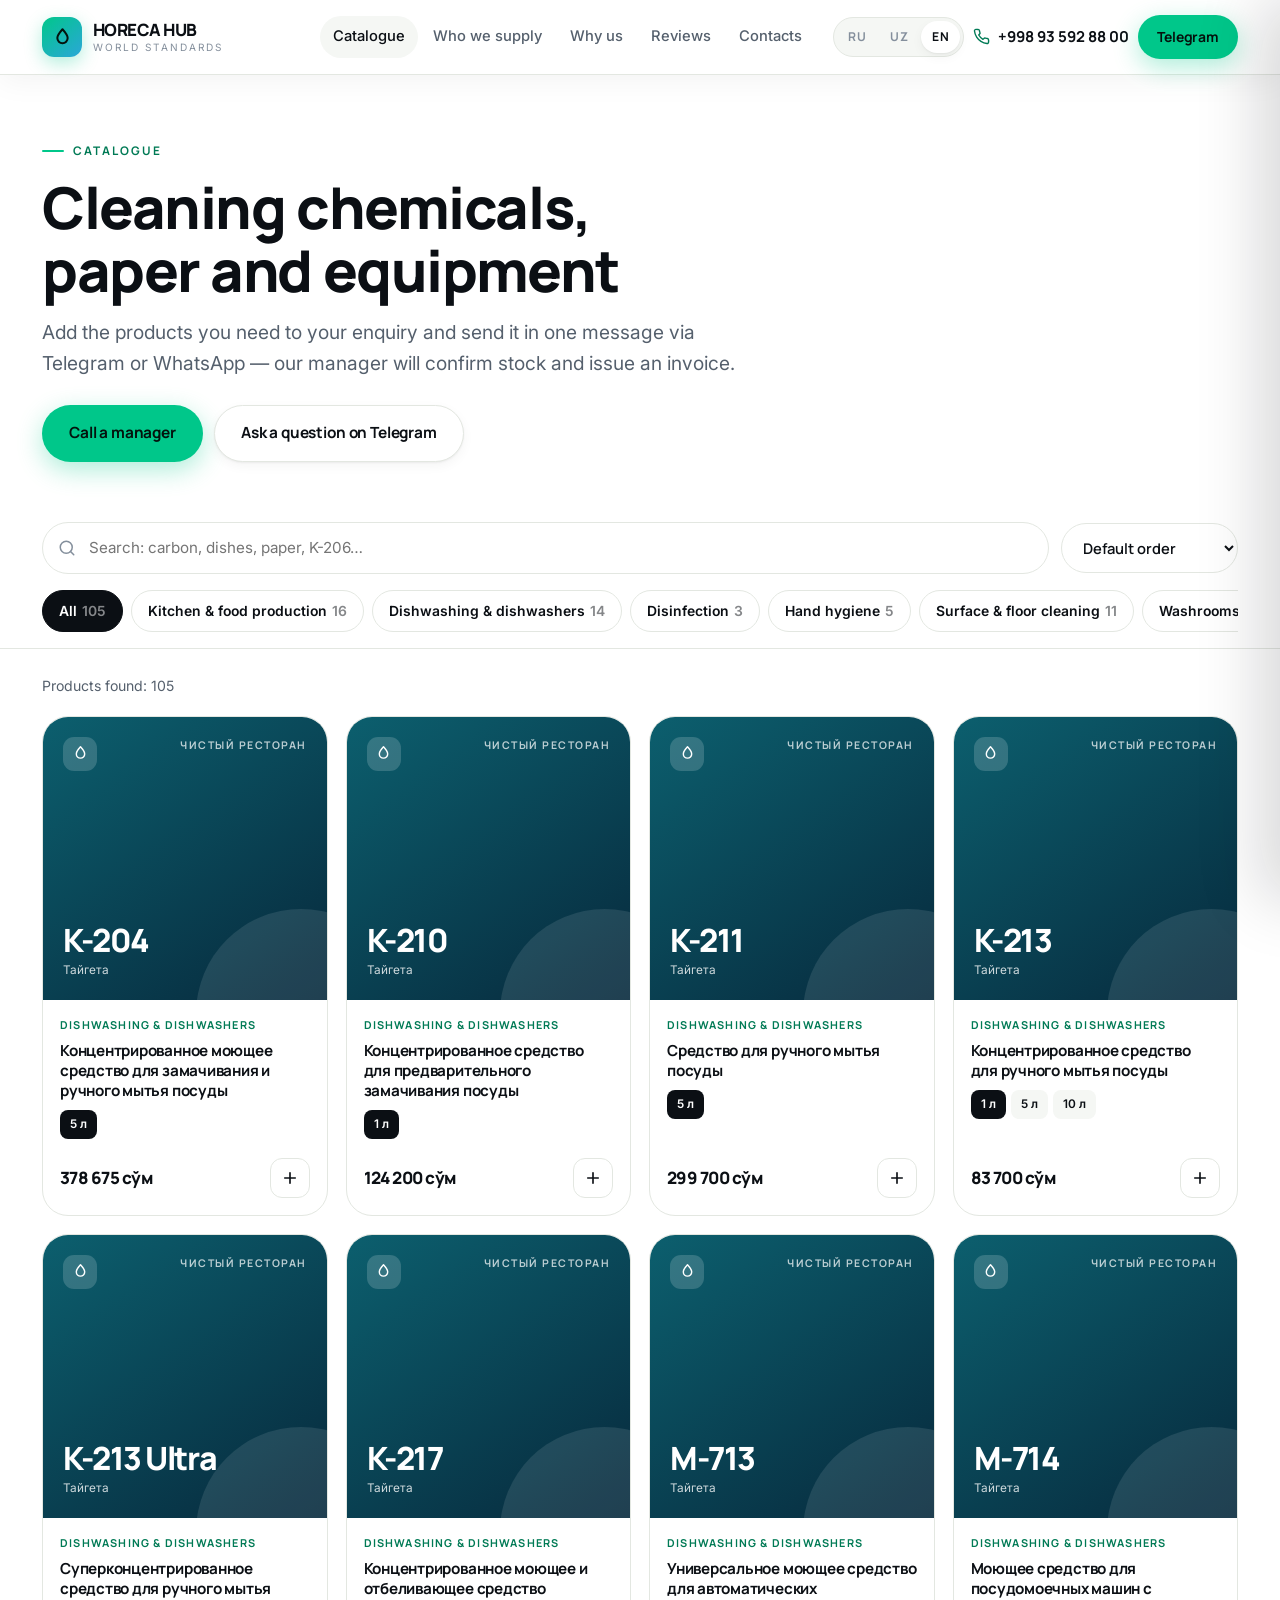
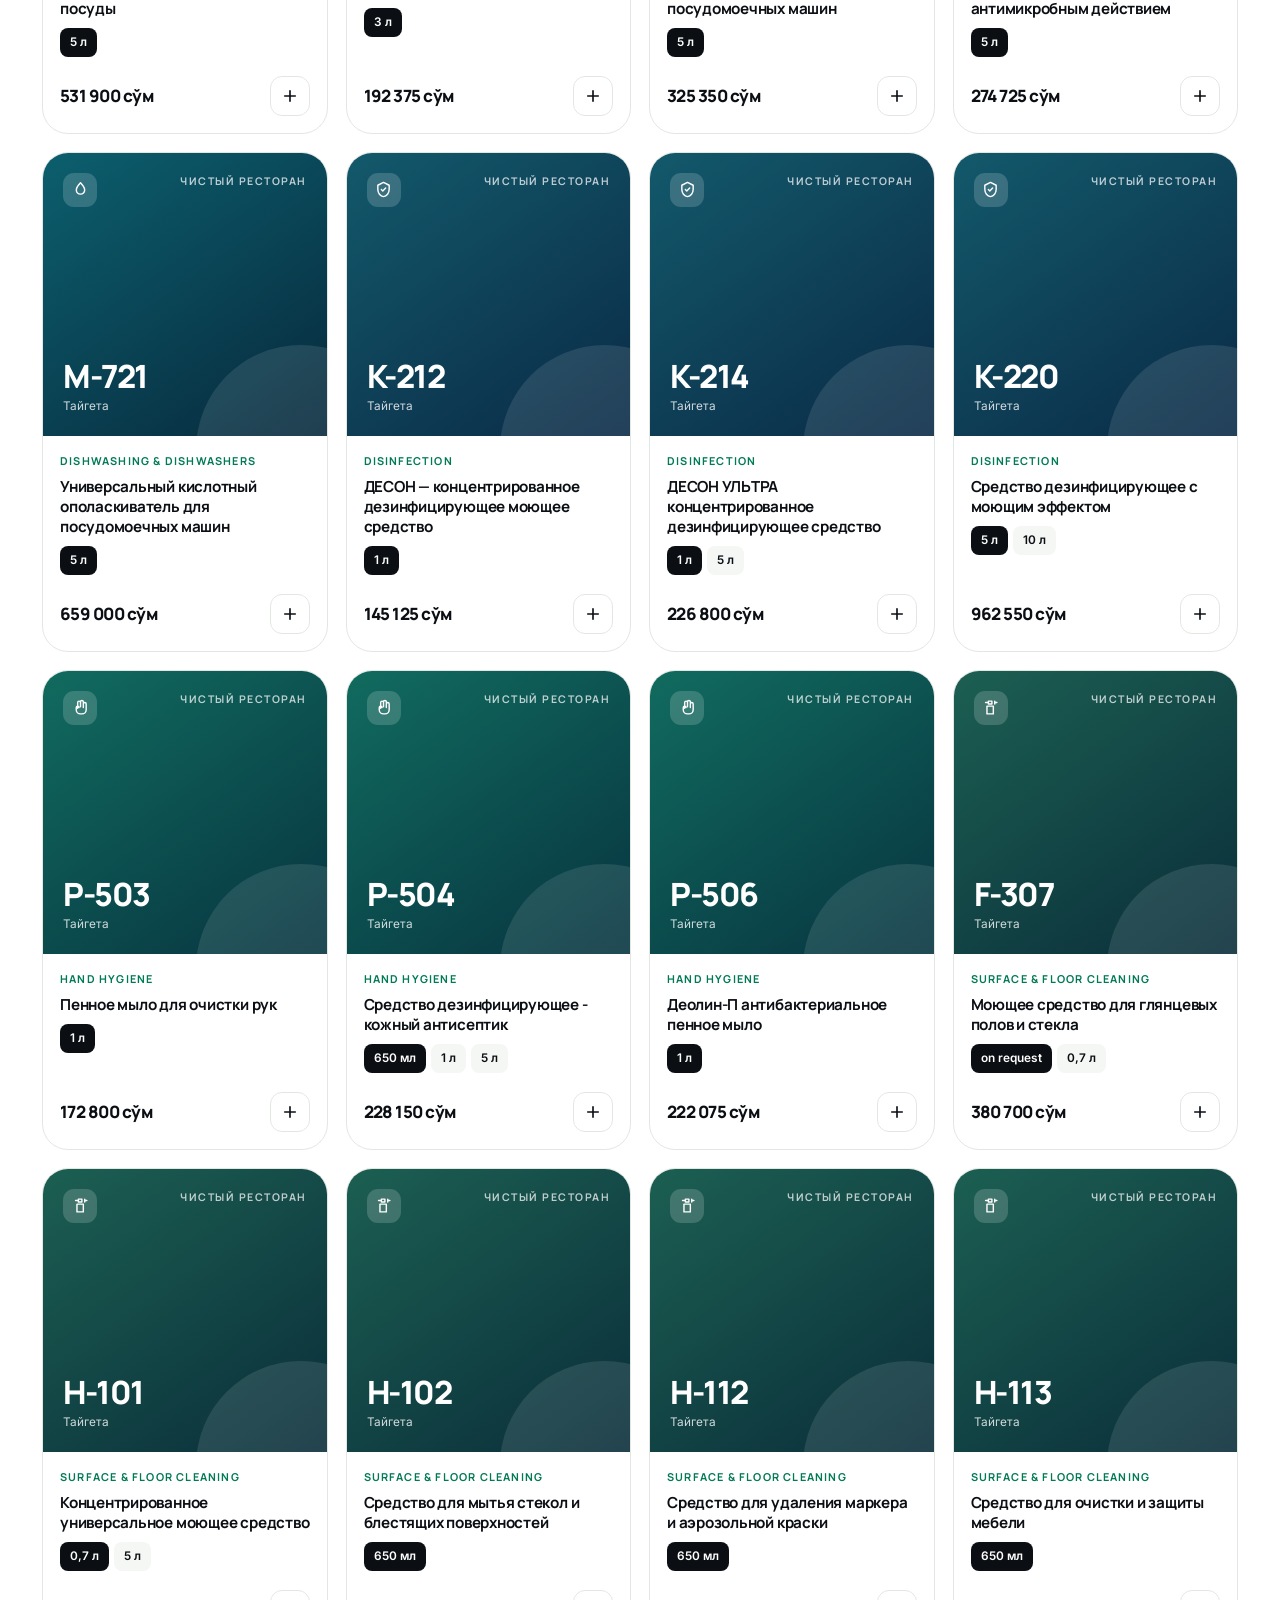
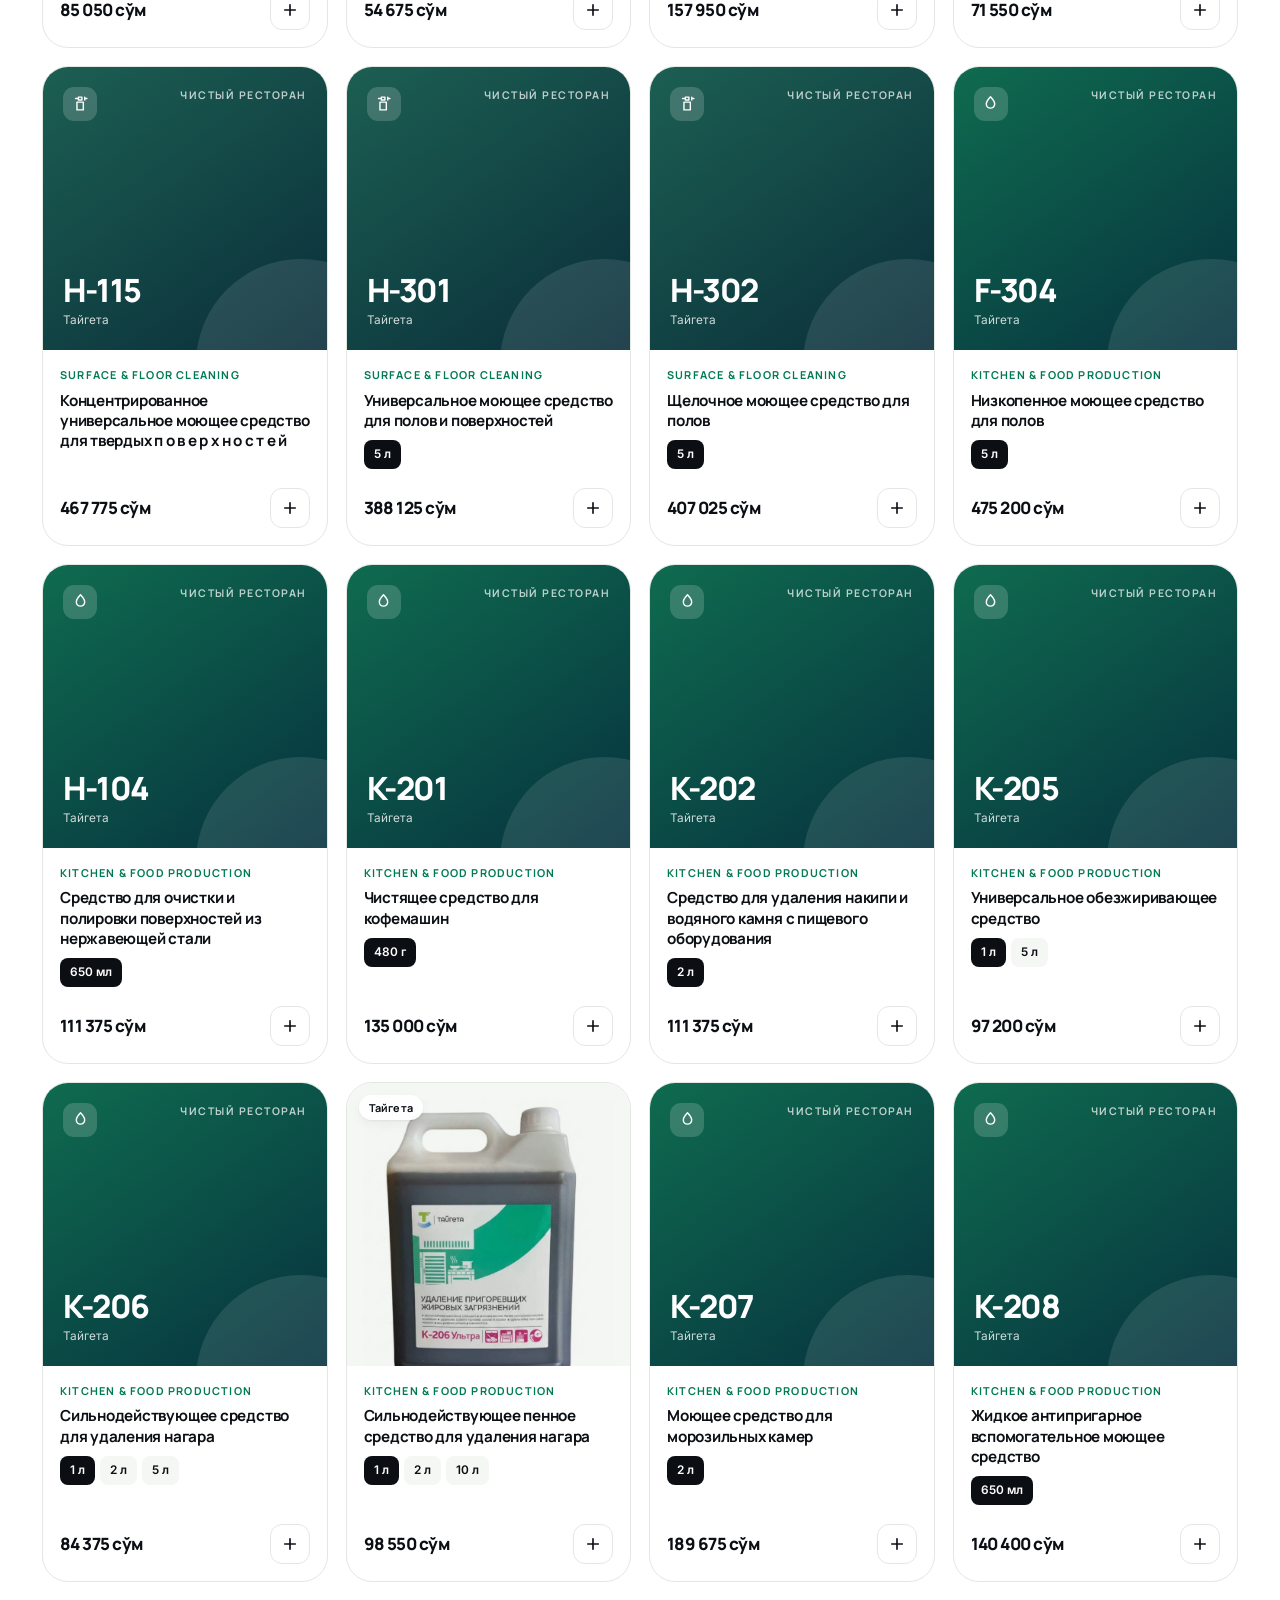
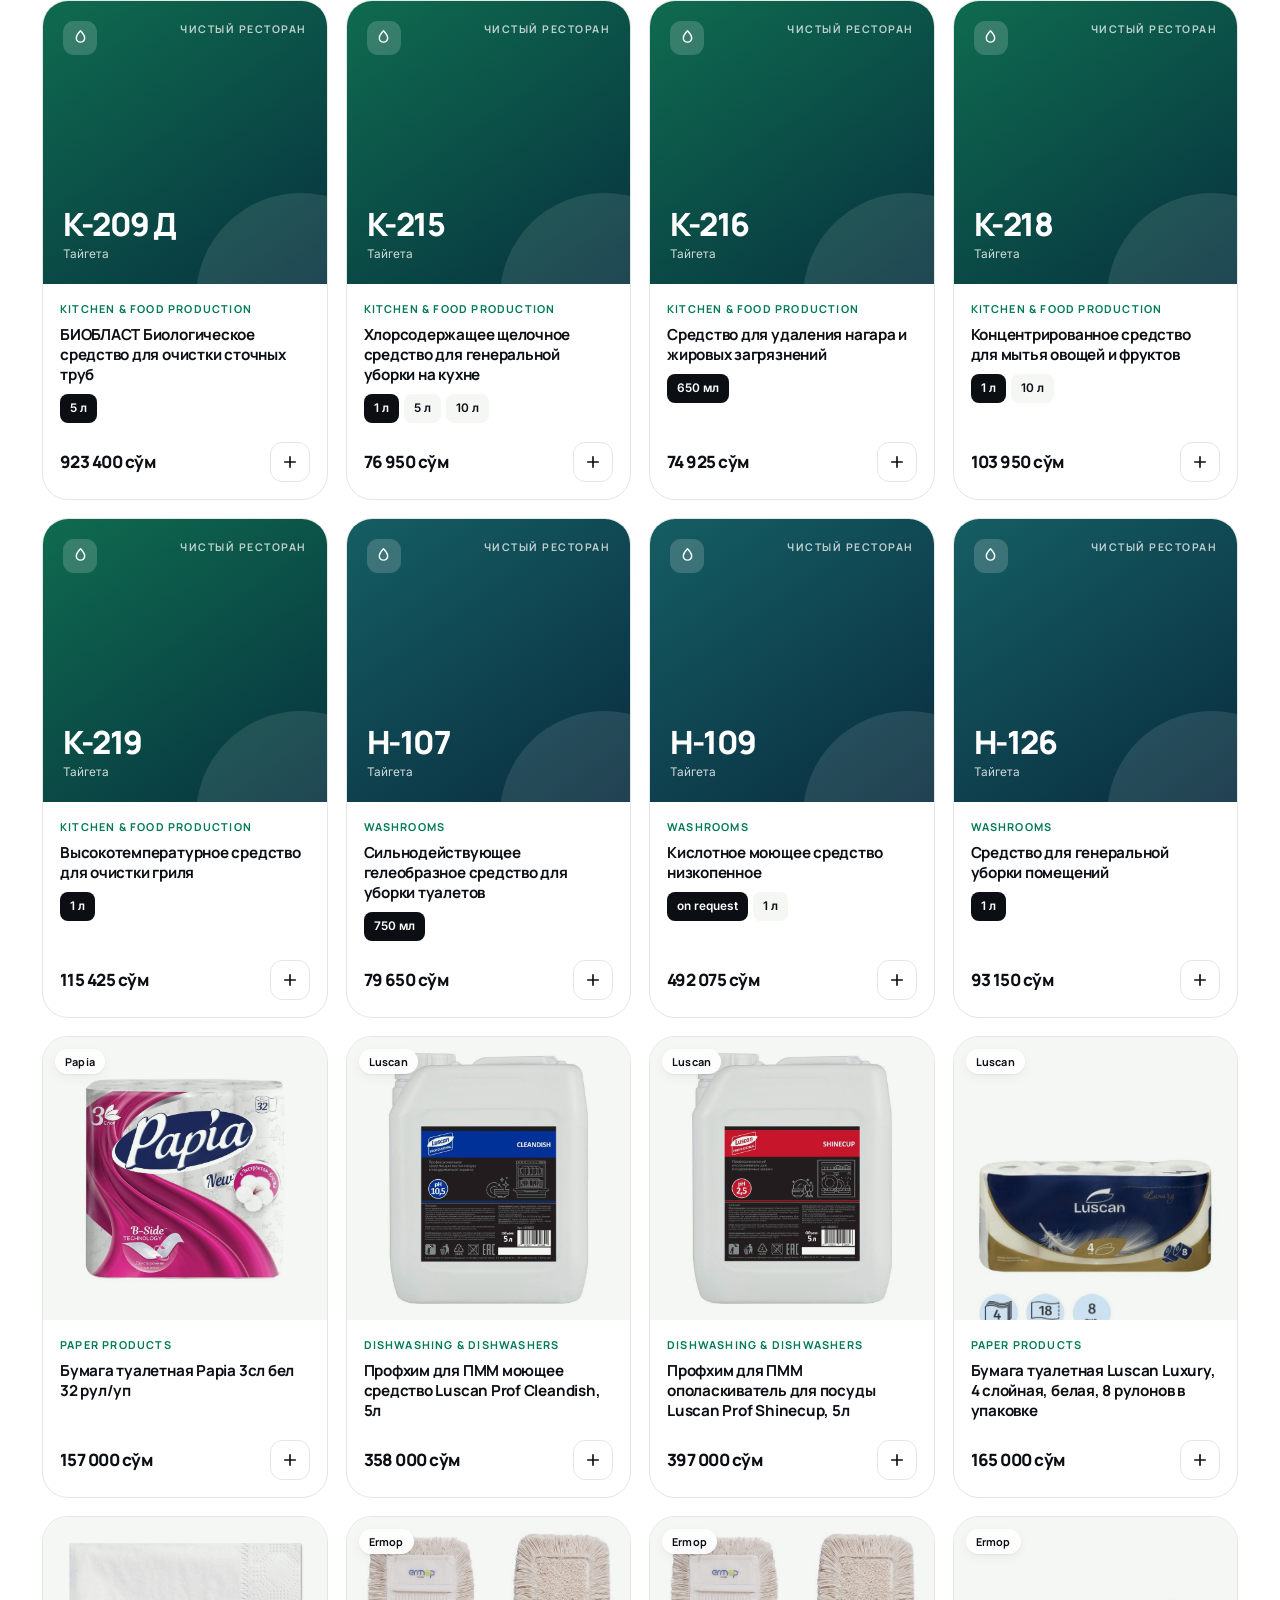
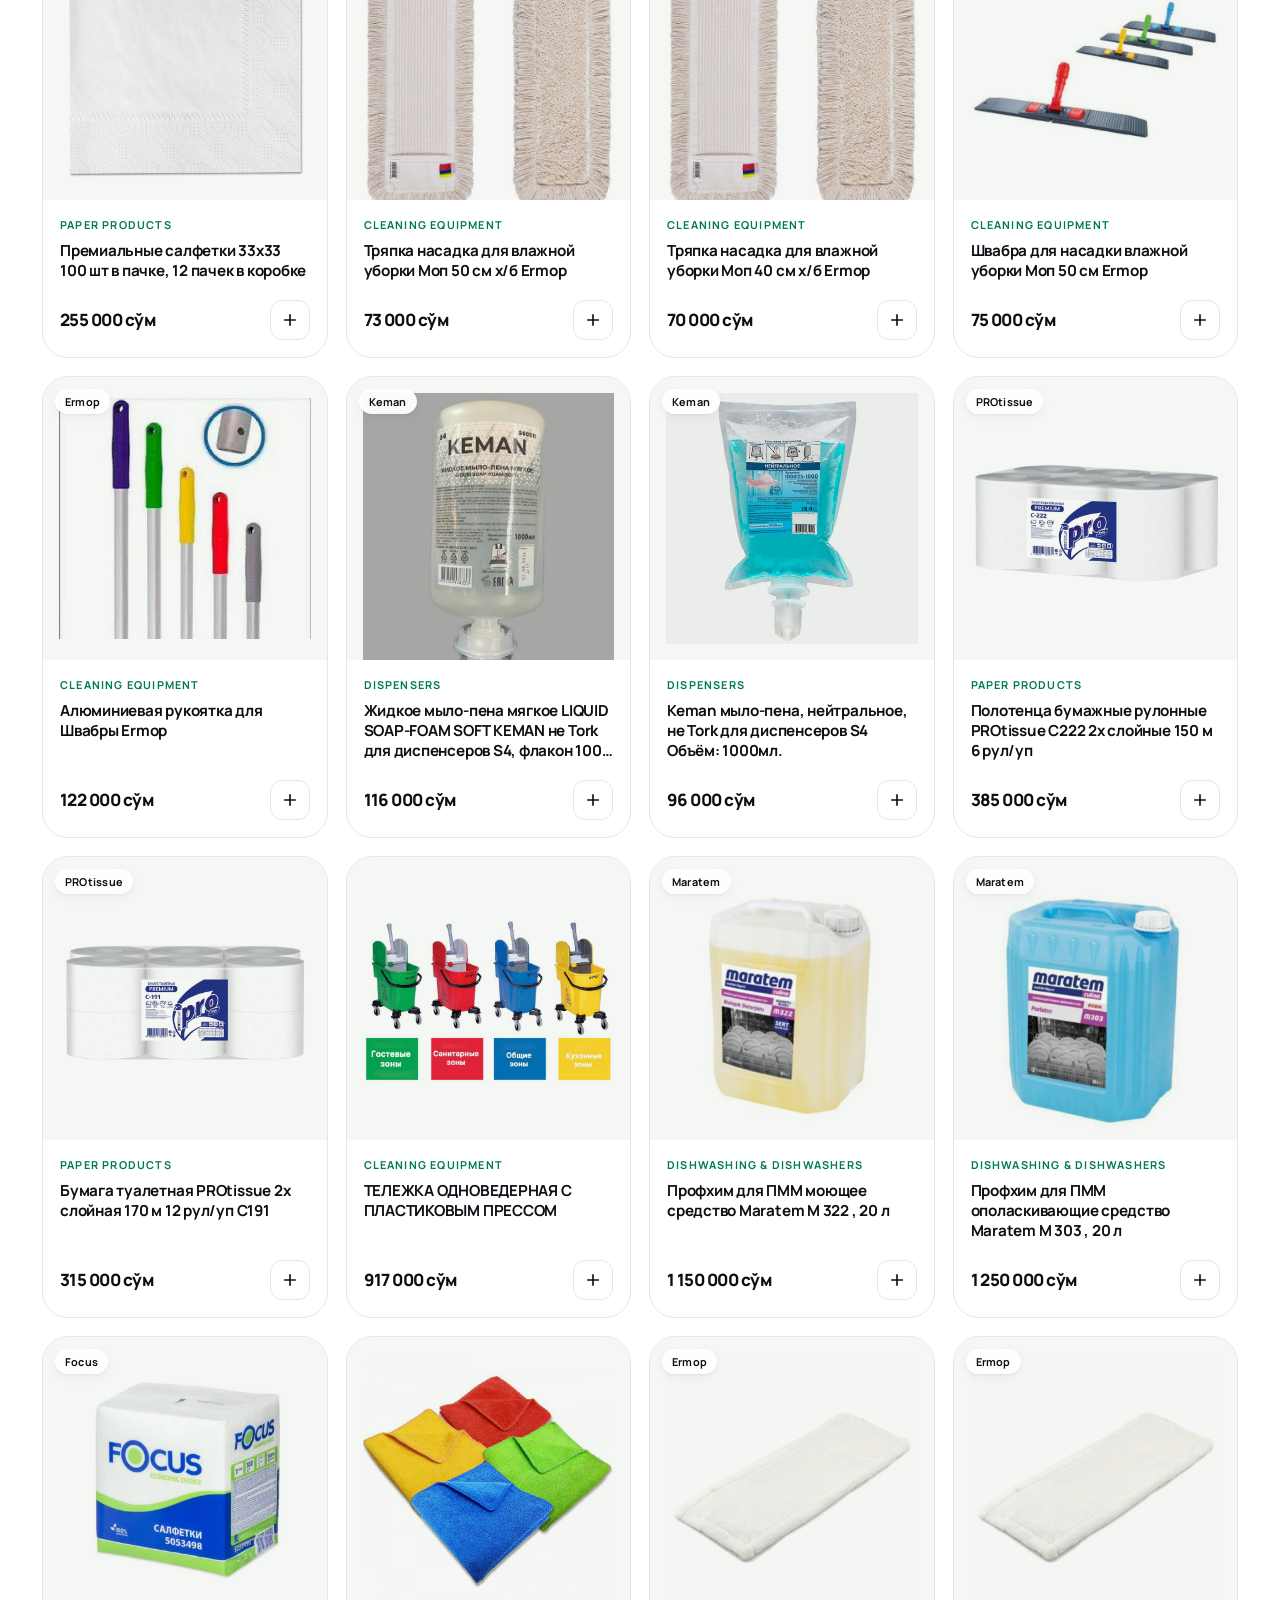
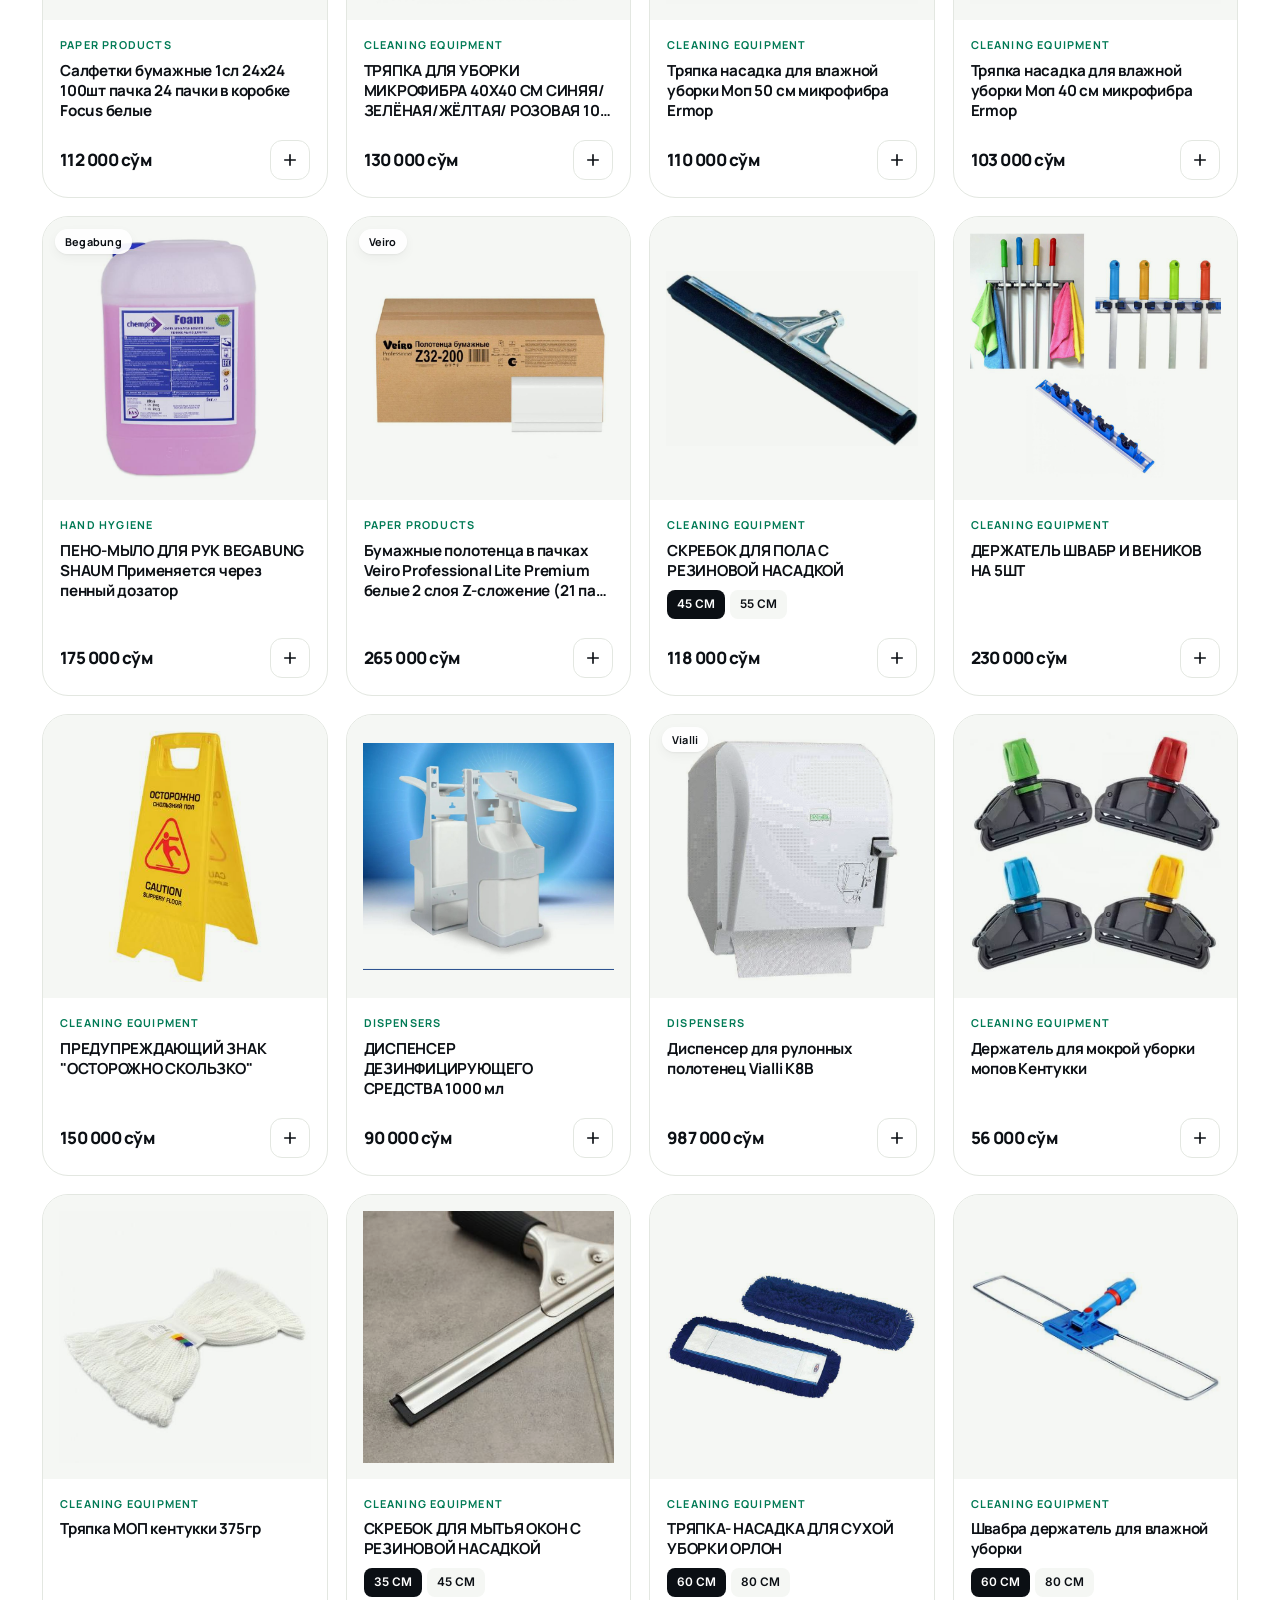
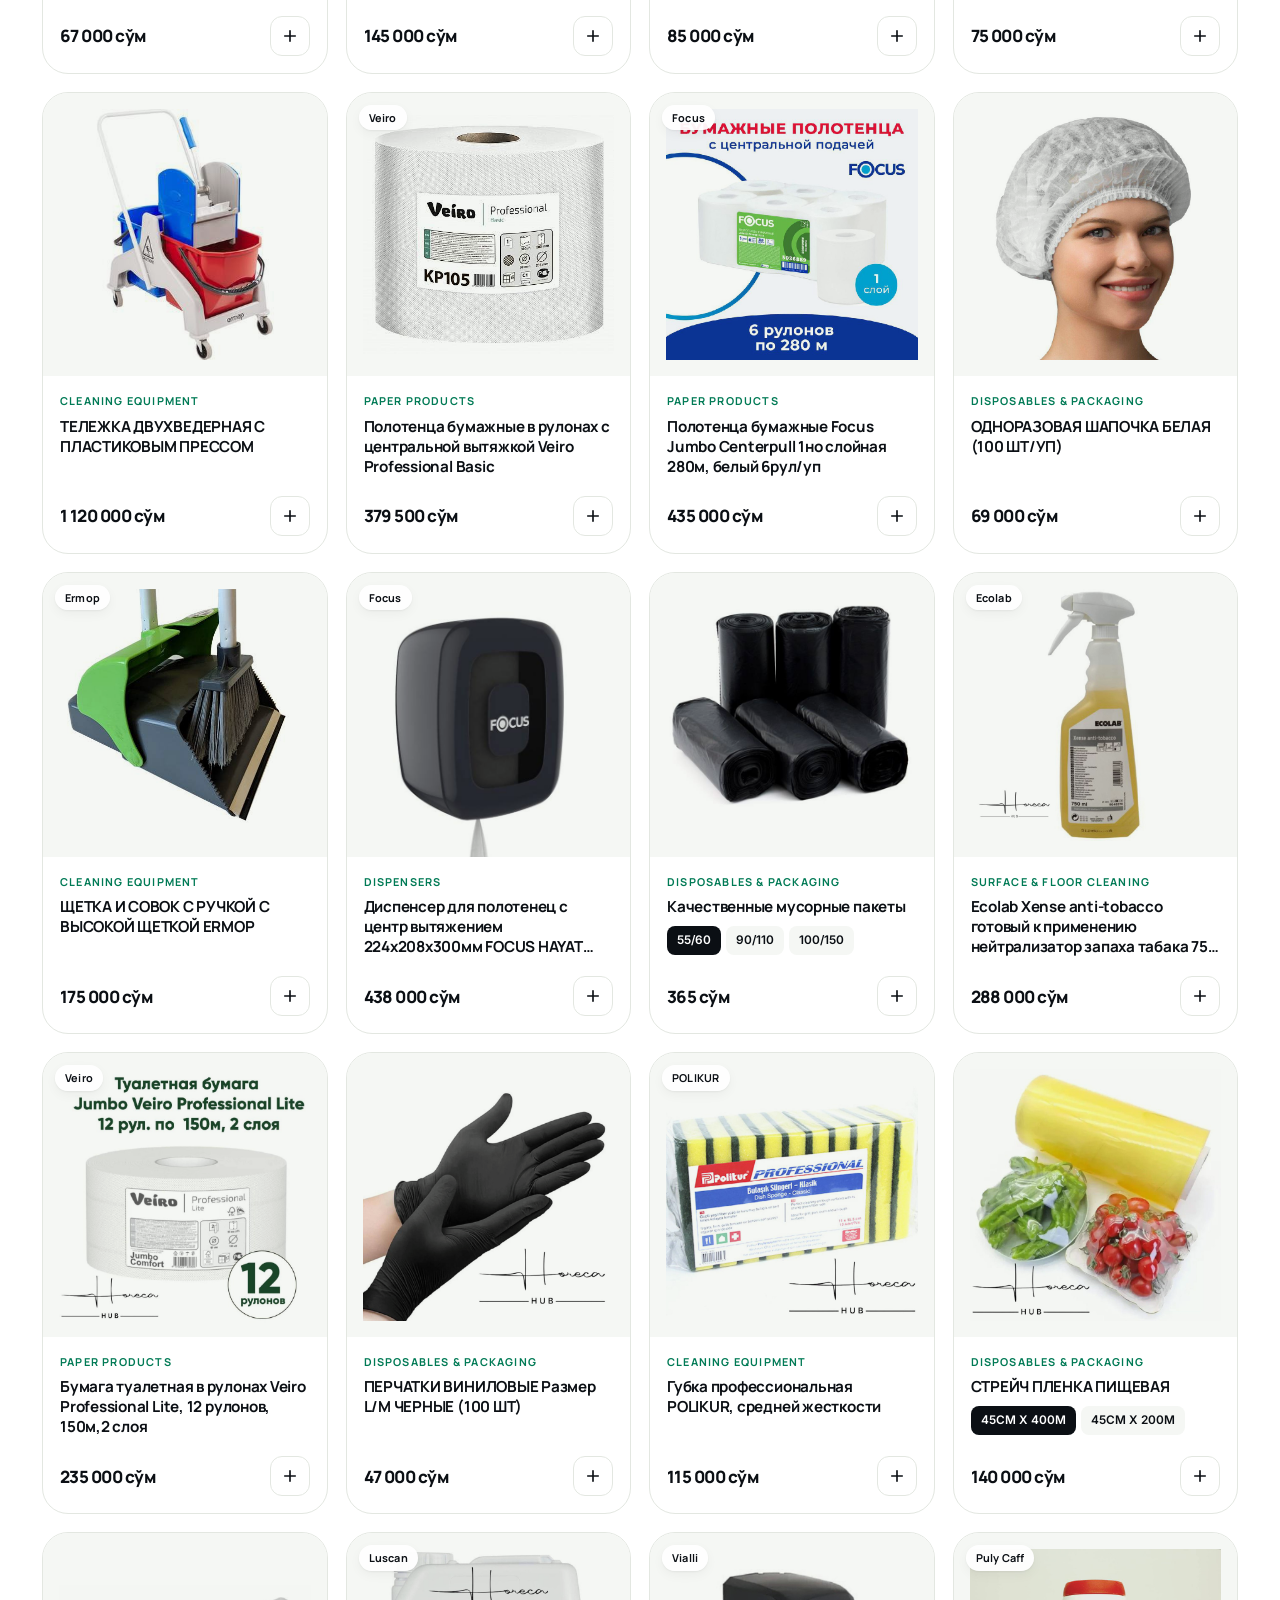
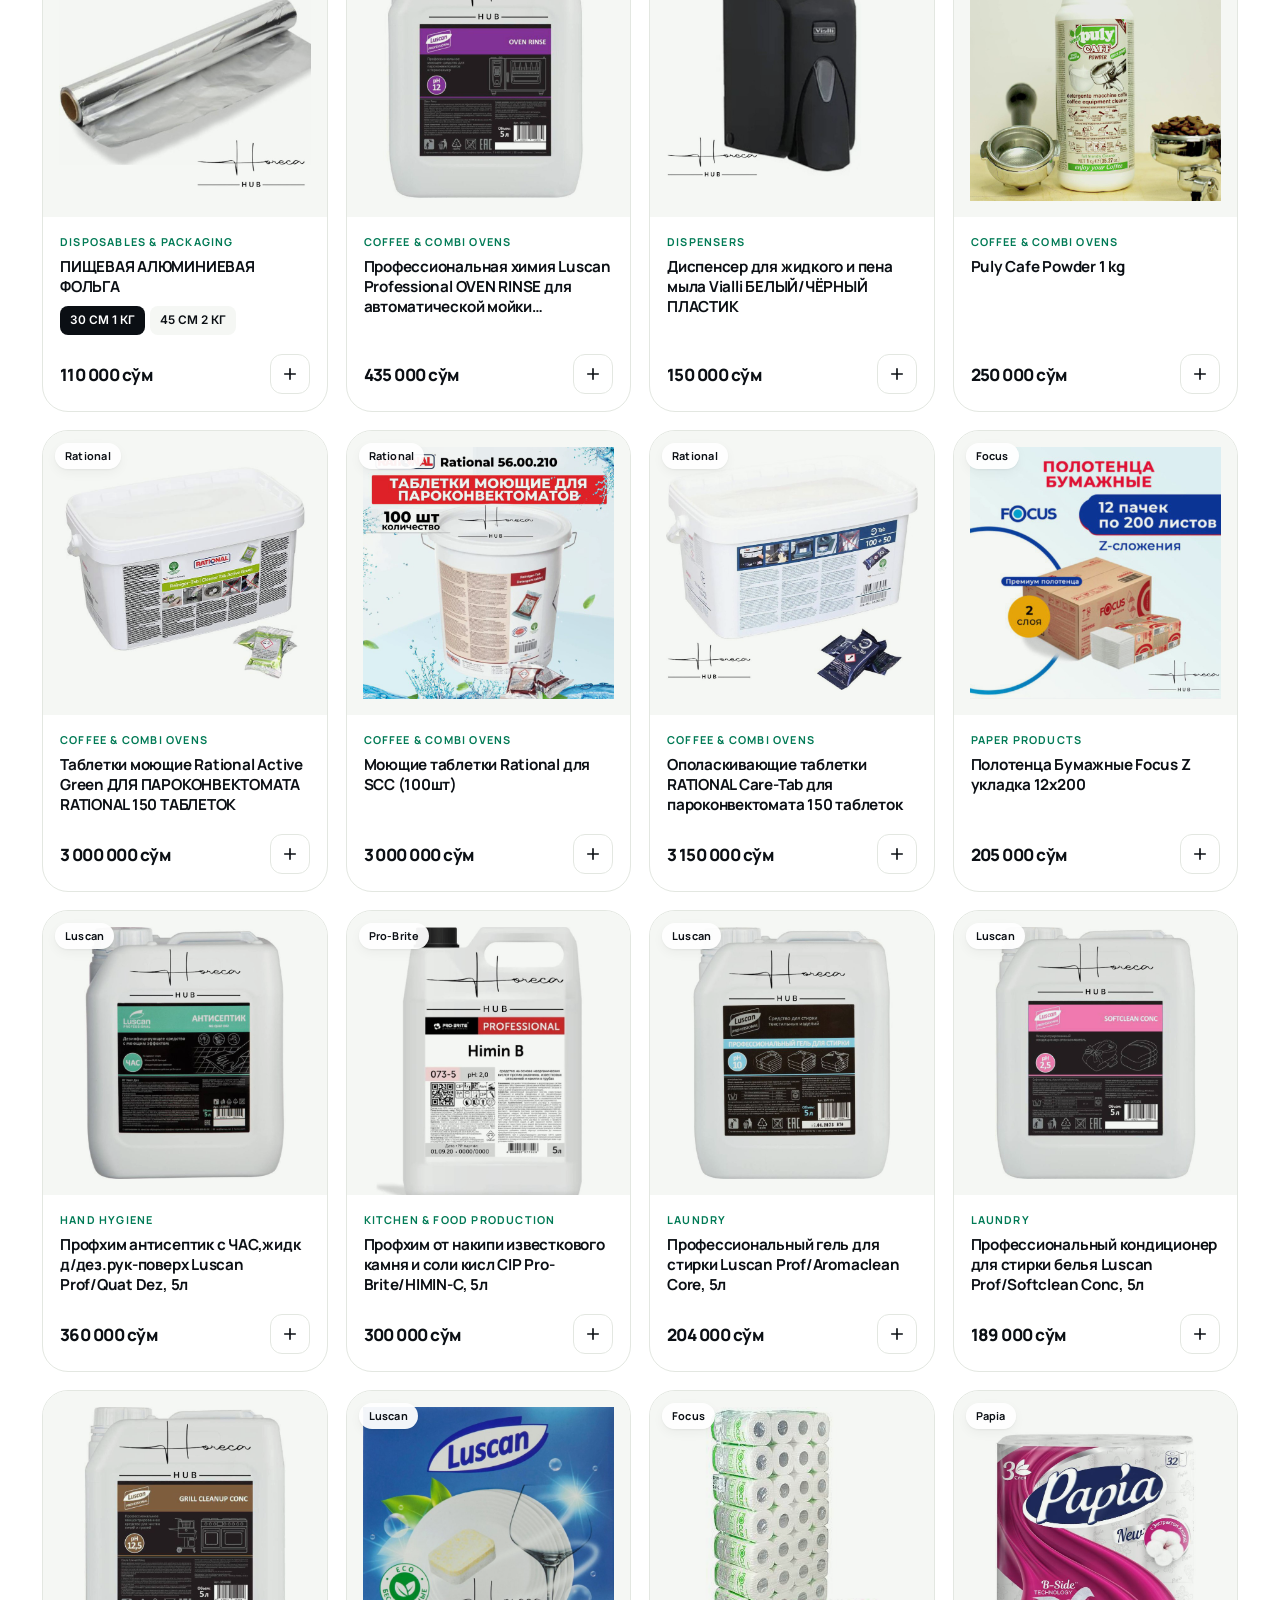
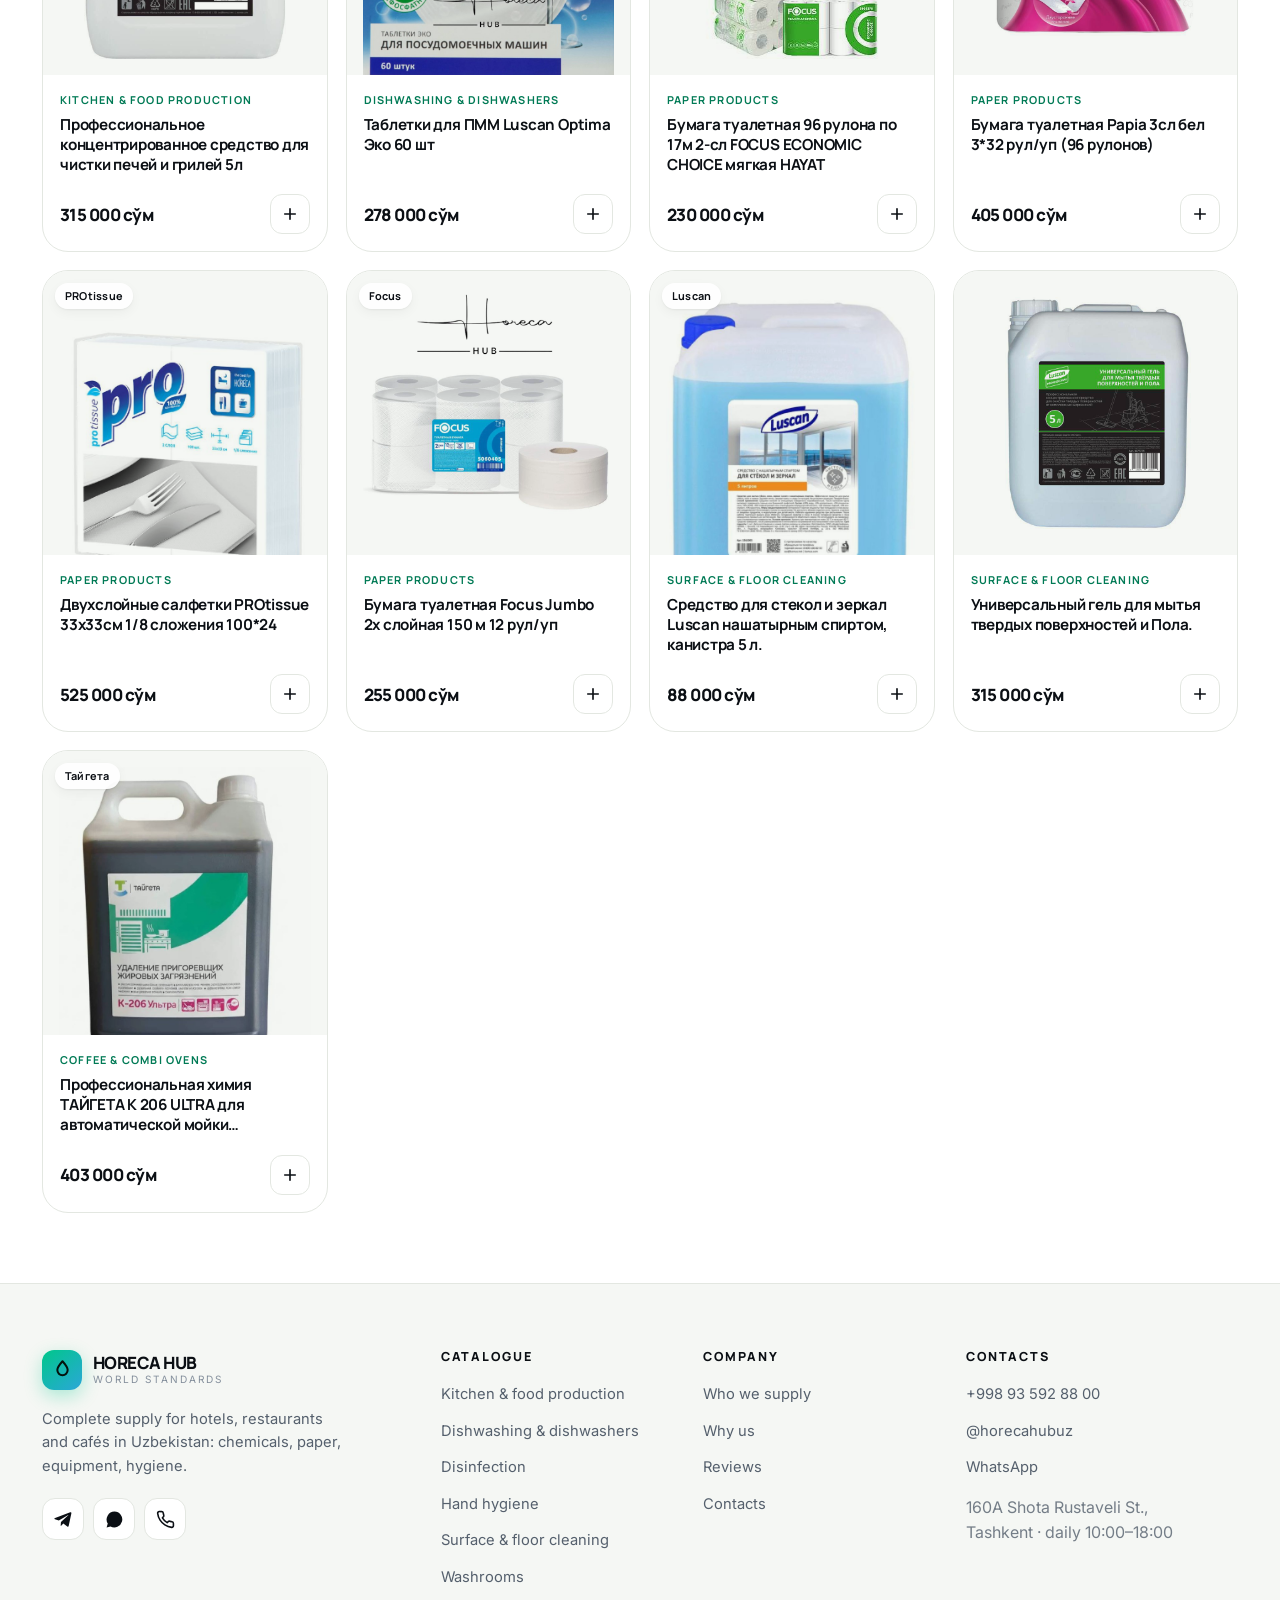
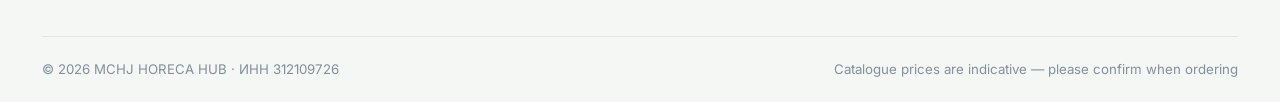
==== catalog.html @ 065fecea "fetch: download files from tools/fetch.txt" ====
<!DOCTYPE html>
<html lang="ru">
<head>
<meta charset="utf-8">
<meta name="viewport" content="width=device-width,initial-scale=1">
<title data-i18n="meta.titleCat">Каталог — профессиональная химия, бумага и инвентарь | HORECA HUB</title>
<meta name="description" data-i18n-meta="meta.desc" content="Полный каталог HORECA HUB: профессиональная химия ТАЙГЕТА, средства для ПММ, дезинфекция, гигиена рук, бумажная продукция, уборочный инвентарь, диспенсеры.">
<link rel="canonical" href="https://horecahub.uz/catalog.html">
<link rel="alternate" hreflang="ru" href="https://horecahub.uz/catalog.html?lang=ru">
<link rel="alternate" hreflang="uz" href="https://horecahub.uz/catalog.html?lang=uz">
<link rel="alternate" hreflang="en" href="https://horecahub.uz/catalog.html?lang=en">
<meta property="og:type" content="website">
<meta property="og:title" content="Каталог HORECA HUB — 105 позиций для HoReCa">
<meta property="og:description" content="Химия, бумага, инвентарь и гигиена для гостиниц, ресторанов и кафе Узбекистана.">
<meta name="theme-color" content="#FFFFFF">
<link rel="icon" href="assets/img/favicon.svg" type="image/svg+xml">
<link rel="preconnect" href="https://fonts.googleapis.com">
<link rel="preconnect" href="https://fonts.gstatic.com" crossorigin>
<link href="https://fonts.googleapis.com/css2?family=Inter:wght@400;500;600;700&family=Manrope:wght@700;800&display=swap" rel="stylesheet">
<link rel="stylesheet" href="assets/css/main.css?v=1.2">
</head>
<body>

<header class="hdr stuck" id="hdr">
  <div class="wrap hdr-in">
    <a href="index.html" class="logo" aria-label="HORECA HUB">
      <span class="logo-m" aria-hidden="true"><svg viewBox="0 0 24 24" fill="none" stroke="#04120D" stroke-width="2.3" stroke-linecap="round" stroke-linejoin="round"><path d="M12 2.6c3.6 4 5.9 7 5.9 10a5.9 5.9 0 1 1-11.8 0c0-3 2.3-6 5.9-10Z"/></svg></span>
      <span class="logo-t"><b>HORECA HUB</b><i data-i18n="brand.tagline">Мировые стандарты</i></span>
    </a>
    <nav class="nav" aria-label="Главное меню">
      <a href="catalog.html" class="on" data-i18n="nav.catalog">Каталог</a>
      <a href="index.html#segments" data-i18n="nav.segments">Кому поставляем</a>
      <a href="index.html#why"      data-i18n="nav.why">Почему мы</a>
      <a href="index.html#reviews"  data-i18n="nav.reviews">Отзывы</a>
      <a href="index.html#contacts" data-i18n="nav.contacts">Контакты</a>
    </nav>
    <div class="hdr-act">
      <div class="lang" id="lang" role="group" aria-label="Язык / Til / Language">
        <button type="button" data-lang="ru">RU</button>
        <button type="button" data-lang="uz">UZ</button>
        <button type="button" data-lang="en">EN</button>
      </div>
      <a class="hdr-tel" href="tel:+998935928800">
        <svg viewBox="0 0 24 24" fill="none" stroke="currentColor" stroke-width="2" stroke-linecap="round" stroke-linejoin="round"><path d="M22 16.9v3a2 2 0 0 1-2.2 2 19.8 19.8 0 0 1-8.6-3.1 19.5 19.5 0 0 1-6-6A19.8 19.8 0 0 1 2.1 4.2 2 2 0 0 1 4.1 2h3a2 2 0 0 1 2 1.7c.1 1 .4 1.9.7 2.8a2 2 0 0 1-.5 2.1L8.1 9.9a16 16 0 0 0 6 6l1.3-1.2a2 2 0 0 1 2.1-.5c.9.3 1.8.6 2.8.7a2 2 0 0 1 1.7 2Z"/></svg>
        +998 93 592 88 00</a>
      <a class="btn btn-a btn-s" href="https://t.me/horecahubuz" target="_blank" rel="noopener">Telegram</a>
      <button class="burger" id="burger" aria-label="Меню" aria-expanded="false"><span></span><span></span><span></span></button>
    </div>
  </div>
</header>

<div class="drawer" id="drawer">
  <div class="lang" role="group" aria-label="Язык / Til / Language">
    <button type="button" data-lang="ru">RU</button>
    <button type="button" data-lang="uz">UZ</button>
    <button type="button" data-lang="en">EN</button>
  </div>
  <a class="d-l" href="catalog.html" data-i18n="nav.catalog">Каталог</a>
  <a class="d-l" href="index.html#segments" data-i18n="nav.segments">Кому поставляем</a>
  <a class="d-l" href="index.html#why"      data-i18n="nav.why">Почему мы</a>
  <a class="d-l" href="index.html#reviews"  data-i18n="nav.reviews">Отзывы</a>
  <a class="d-l" href="index.html#contacts" data-i18n="nav.contacts">Контакты</a>
  <div class="d-act">
    <a class="btn btn-a btn-block" href="tel:+998935928800" data-i18n="btn.call">Позвонить</a>
    <a class="btn btn-tg btn-block" href="https://t.me/horecahubuz" target="_blank" rel="noopener">Telegram</a>
  </div>
</div>

<section class="cat-hero">
  <div class="wrap">
    <span class="eyebrow" data-i18n="cat.eyebrow">Каталог</span>
    <h1 class="h-xl" style="margin:16px 0 0;max-width:18ch" data-i18n="cp.h1">Профессиональная химия, бумага и инвентарь</h1>
    <p class="lead" style="margin-top:16px;max-width:60ch" data-i18n="cp.lead">Добавьте нужные позиции в заявку и отправьте одним сообщением в Telegram или WhatsApp — менеджер подтвердит наличие и выставит счёт.</p>
    <div class="cta-row" style="margin-top:26px">
      <a class="btn btn-a" href="tel:+998935928800" data-i18n="cp.callMgr">Позвонить менеджеру</a>
      <a class="btn btn-g" href="https://t.me/horecahubuz" target="_blank" rel="noopener" data-i18n="cp.askTg">Задать вопрос в Telegram</a>
    </div>
  </div>
</section>

<div class="toolbar">
  <div class="wrap">
    <div class="tb-in">
      <div class="search">
        <svg viewBox="0 0 24 24" fill="none" stroke="currentColor" stroke-width="2" stroke-linecap="round" stroke-linejoin="round"><circle cx="11" cy="11" r="8"/><path d="m21 21-4.3-4.3"/></svg>
        <input id="q" type="search" data-i18n-ph="cp.search" placeholder="Поиск: нагар, посуда, бумага, K-206…" aria-label="Поиск по каталогу">
      </div>
      <select class="sel" id="sort" aria-label="Сортировка">
        <option value="def"  data-i18n="cp.sortDef">По умолчанию</option>
        <option value="asc"  data-i18n="cp.sortAsc">Сначала дешевле</option>
        <option value="desc" data-i18n="cp.sortDesc">Сначала дороже</option>
        <option value="az"   data-i18n="cp.sortAz">По названию А–Я</option>
      </select>
    </div>
    <div class="chips" id="chips" style="margin-top:12px"></div>
  </div>
</div>

<main class="wrap" style="padding-bottom:70px">
  <p class="res-n" id="resN"></p>
  <div class="prods" id="grid"></div>
  <div class="empty" id="empty" hidden>
    <svg viewBox="0 0 24 24" fill="none" stroke="currentColor" stroke-width="1.6" stroke-linecap="round" stroke-linejoin="round"><circle cx="11" cy="11" r="8"/><path d="m21 21-4.3-4.3"/></svg>
    <h3 class="h-m" data-i18n="cp.emptyH">Ничего не нашлось</h3>
    <p style="margin-top:8px" data-i18n="cp.emptyP">Попробуйте изменить запрос или напишите нам — подберём аналог.</p>
    <a class="btn btn-a" style="margin-top:18px" href="https://t.me/horecahubuz" target="_blank" rel="noopener" data-i18n="cp.emptyBtn">Спросить в Telegram</a>
  </div>
</main>

<footer class="ft">
  <div class="wrap">
    <div class="ft-grid">
      <div>
        <a href="index.html" class="logo" style="margin-bottom:18px">
          <span class="logo-m" aria-hidden="true"><svg viewBox="0 0 24 24" fill="none" stroke="#04120D" stroke-width="2.3" stroke-linecap="round" stroke-linejoin="round"><path d="M12 2.6c3.6 4 5.9 7 5.9 10a5.9 5.9 0 1 1-11.8 0c0-3 2.3-6 5.9-10Z"/></svg></span>
          <span class="logo-t"><b>HORECA HUB</b><i data-i18n="brand.tagline">Мировые стандарты</i></span></a>
        <p style="font-size:.92rem;max-width:34ch" data-i18n="ft.about">Комплексное снабжение гостиниц, ресторанов и кафе в Узбекистане.</p>
        <div class="soc">
          <a href="https://t.me/horecahubuz" target="_blank" rel="noopener" aria-label="Telegram"><svg viewBox="0 0 24 24" fill="currentColor"><path d="M21.9 4.3 18.6 20c-.2 1.1-.9 1.4-1.8.9l-5-3.7-2.4 2.3c-.3.3-.5.5-1 .5l.4-5 9.2-8.3c.4-.4-.1-.6-.6-.2L6.1 13.2l-4.9-1.5c-1-.3-1-1 .2-1.5l19.1-7.4c.9-.3 1.7.2 1.4 1.5Z"/></svg></a>
          <a href="https://wa.me/998935928800" target="_blank" rel="noopener" aria-label="WhatsApp"><svg viewBox="0 0 24 24" fill="currentColor"><path d="M17.5 14.4c-.3-.2-1.8-.9-2-1s-.5-.1-.7.1-.8 1-1 1.2-.4.2-.7.1a8.2 8.2 0 0 1-2.4-1.5 9 9 0 0 1-1.7-2.1c-.1-.3 0-.4.1-.6l.5-.6.3-.5V9l-1-2.3c-.2-.6-.5-.5-.7-.5h-.6c-.2 0-.6.1-.9.4A3.3 3.3 0 0 0 5.7 9c0 1.5 1 2.9 1.2 3.1a12 12 0 0 0 4.6 4.1c1.8.7 2.2.6 2.6.5.6 0 1.8-.7 2-1.5.3-.7.3-1.3.2-1.4l-.8-.4ZM12 2a10 10 0 0 0-8.5 15.2L2 22l4.9-1.3A10 10 0 1 0 12 2Z"/></svg></a>
          <a href="tel:+998935928800" aria-label="+998 93 592 88 00"><svg viewBox="0 0 24 24" fill="none" stroke="currentColor" stroke-width="2" stroke-linecap="round" stroke-linejoin="round"><path d="M22 16.9v3a2 2 0 0 1-2.2 2 19.8 19.8 0 0 1-8.6-3.1 19.5 19.5 0 0 1-6-6A19.8 19.8 0 0 1 2.1 4.2 2 2 0 0 1 4.1 2h3a2 2 0 0 1 2 1.7c.1 1 .4 1.9.7 2.8a2 2 0 0 1-.5 2.1L8.1 9.9a16 16 0 0 0 6 6l1.3-1.2a2 2 0 0 1 2.1-.5c.9.3 1.8.6 2.8.7a2 2 0 0 1 1.7 2Z"/></svg></a>
        </div>
      </div>
      <div><h4 data-i18n="ft.catalog">Каталог</h4><ul id="ft-cats"></ul></div>
      <div><h4 data-i18n="ft.company">Компания</h4><ul>
        <li><a href="index.html#segments" data-i18n="nav.segments">Кому поставляем</a></li>
        <li><a href="index.html#why"      data-i18n="nav.why">Почему мы</a></li>
        <li><a href="index.html#reviews"  data-i18n="nav.reviews">Отзывы</a></li>
        <li><a href="index.html#contacts" data-i18n="nav.contacts">Контакты</a></li>
      </ul></div>
      <div><h4 data-i18n="ft.contacts">Контакты</h4><ul>
        <li><a href="tel:+998935928800">+998 93 592 88 00</a></li>
        <li><a href="https://t.me/horecahubuz" target="_blank" rel="noopener">@horecahubuz</a></li>
        <li><a href="https://wa.me/998935928800" target="_blank" rel="noopener">WhatsApp</a></li>
        <li style="margin-top:4px;opacity:.8" data-i18n-html="ft.addr">ул. Шота Руставели, 160А,<br>Ташкент · ежедневно 10:00–18:00</li>
      </ul></div>
    </div>
    <div class="ft-bot">
      <span>© <span id="yr">2026</span> MCHJ HORECA HUB · ИНН 312109726</span>
      <span data-i18n="ft.prices">Цены в каталоге справочные — уточняйте при заказе</span>
    </div>
  </div>
</footer>

<button class="cart-fab" id="cartFab" data-i18n-aria="cart.h" aria-label="Ваша заявка">
  <svg viewBox="0 0 24 24" fill="none" stroke="currentColor" stroke-width="2" stroke-linecap="round" stroke-linejoin="round"><path d="M6 2 3 6v14a2 2 0 0 0 2 2h14a2 2 0 0 0 2-2V6l-3-4ZM3 6h18M16 10a4 4 0 0 1-8 0"/></svg>
  <span class="cart-n" id="cartN" hidden>0</span>
</button>

<div class="ov" id="ov"></div>

<aside class="panel" id="panel" aria-label="Заявка" aria-hidden="true">
  <div class="panel-h">
    <h3 data-i18n="cart.h">Ваша заявка</h3>
    <button class="x" id="panelX" aria-label="×"><svg viewBox="0 0 24 24" fill="none" stroke="currentColor" stroke-width="2.2" stroke-linecap="round"><path d="M18 6 6 18M6 6l12 12"/></svg></button>
  </div>
  <div class="panel-b" id="cartB"></div>
  <div class="panel-f" id="cartF" hidden>
    <div class="tot"><span class="muted" data-i18n="cart.total">Итого ориентировочно</span><b id="cartSum">0</b></div>
    <a class="btn btn-tg btn-block" id="sendTg" href="#" target="_blank" rel="noopener">
      <svg viewBox="0 0 24 24" fill="currentColor"><path d="M21.9 4.3 18.6 20c-.2 1.1-.9 1.4-1.8.9l-5-3.7-2.4 2.3c-.3.3-.5.5-1 .5l.4-5 9.2-8.3c.4-.4-.1-.6-.6-.2L6.1 13.2l-4.9-1.5c-1-.3-1-1 .2-1.5l19.1-7.4c.9-.3 1.7.2 1.4 1.5Z"/></svg>
      <span data-i18n="cart.tg">Отправить в Telegram</span></a>
    <a class="btn btn-wa btn-block" id="sendWa" href="#" target="_blank" rel="noopener" data-i18n="cart.wa">Отправить в WhatsApp</a>
    <button class="btn btn-o btn-block btn-s" id="clearCart" data-i18n="cart.clear">Очистить заявку</button>
    <p class="tiny muted" style="text-align:center" data-i18n="cart.note">Цены справочные. Менеджер подтвердит наличие и финальную стоимость.</p>
  </div>
</aside>

<div class="modal" id="modal" role="dialog" aria-modal="true" aria-hidden="true">
  <div class="modal-c" id="modalC"></div>
</div>

<div class="toast" id="toast"><svg viewBox="0 0 24 24" fill="none" stroke="currentColor" stroke-width="2.4" stroke-linecap="round" stroke-linejoin="round"><path d="M20 6 9 17l-5-5"/></svg><span id="toast-t"></span></div>

<div class="mbar">
  <a class="btn btn-a" href="tel:+998935928800" data-i18n="btn.call">Позвонить</a>
  <a class="btn btn-tg" href="https://t.me/horecahubuz" target="_blank" rel="noopener">Telegram</a>
</div>

<script src="assets/js/i18n.js?v=1.2"></script>
<script src="assets/js/data.js?v=1.2"></script>
<script src="assets/js/app.js?v=1.2"></script>
</body>
</html>
---- assets/css/main.css ----
/* ============================================================
   HORECA HUB — design system (светлая тема)
   ============================================================ */
:root{
  --paper:#FFFFFF; --sand:#F5F7F4; --sand-2:#ECF0E9; --mint:#EAF7F1;
  --ink:#0B0F14; --ink-2:#161C24; --ink-3:#1F2730;
  --accent:#00C78A; --accent-d:#007A55; --accent-dd:#005C40; --accent-l:#D6F7E9;
  --cyan:#2BA7D8; --deep:#0E5E4C;
  --txt:#0B0F14; --txt-2:#55606D; --txt-3:#848F9C;
  --line:#E3E7E1; --line-2:#EEF1EC;
  --r-s:12px; --r-m:18px; --r-l:26px; --r-xl:34px;
  --wrap:1240px;
  --sh-s:0 1px 2px rgba(11,15,20,.05),0 4px 12px rgba(11,15,20,.045);
  --sh-m:0 2px 6px rgba(11,15,20,.05),0 14px 40px rgba(11,15,20,.08);
  --sh-l:0 24px 70px rgba(11,15,20,.13);
  --ease:cubic-bezier(.22,1,.36,1);
  --ff:'Inter',-apple-system,BlinkMacSystemFont,'Segoe UI',Roboto,sans-serif;
  --fd:'Manrope',var(--ff);
}
*,*::before,*::after{box-sizing:border-box}
html{-webkit-text-size-adjust:100%;scroll-behavior:smooth;scroll-padding-top:86px}
body{margin:0;font-family:var(--ff);background:var(--paper);color:var(--txt);
  font-size:16px;line-height:1.6;-webkit-font-smoothing:antialiased;overflow-x:hidden}
img{max-width:100%;display:block}
a{color:inherit;text-decoration:none}
button,input,textarea,select{font:inherit;color:inherit}
h1,h2,h3,h4{font-family:var(--fd);font-weight:800;line-height:1.08;letter-spacing:-.025em;margin:0}
p{margin:0}
::selection{background:var(--accent);color:#04120D}
.wrap{width:100%;max-width:var(--wrap);margin-inline:auto;padding-inline:22px}
.sr{position:absolute;width:1px;height:1px;overflow:hidden;clip:rect(0 0 0 0);white-space:nowrap}

/* ---------- type ---------- */
.h-xxl{font-size:clamp(2.45rem,5.6vw,4.5rem)}
.h-xl{font-size:clamp(2.1rem,4.6vw,3.6rem)}
.h-l{font-size:clamp(1.6rem,3vw,2.4rem)}
.h-m{font-size:clamp(1.18rem,1.9vw,1.42rem)}
.lead{font-size:clamp(1.02rem,1.5vw,1.2rem);color:var(--txt-2);line-height:1.62}
.muted{color:var(--txt-2)}
.tiny{font-size:.82rem}
.eyebrow{display:inline-flex;align-items:center;gap:9px;font-family:var(--fd);font-weight:700;
  font-size:.74rem;letter-spacing:.17em;text-transform:uppercase;color:var(--accent-d)}
.eyebrow::before{content:"";width:22px;height:2px;border-radius:2px;background:var(--accent)}
.grad{background:linear-gradient(100deg,var(--deep),var(--accent-d) 45%,var(--cyan));
  -webkit-background-clip:text;background-clip:text;color:transparent}

/* ---------- buttons ---------- */
.btn{display:inline-flex;align-items:center;justify-content:center;gap:10px;
  padding:15px 26px;border-radius:999px;border:1px solid transparent;cursor:pointer;
  font-family:var(--fd);font-weight:700;font-size:.96rem;letter-spacing:-.01em;
  transition:transform .3s var(--ease),box-shadow .3s var(--ease),background .25s,color .25s,border-color .25s;
  white-space:nowrap;background:none}
.btn svg{width:18px;height:18px;flex:none}
.btn:hover{transform:translateY(-2px)}
.btn:active{transform:translateY(0)}
.btn-p{background:var(--ink);color:#fff;box-shadow:0 8px 24px rgba(11,15,20,.18)}
.btn-p:hover{background:var(--ink-3);box-shadow:0 14px 34px rgba(11,15,20,.24)}
.btn-a{background:var(--accent);color:#04120D;box-shadow:0 8px 26px rgba(0,199,138,.32)}
.btn-a:hover{background:#00DC97;box-shadow:0 14px 36px rgba(0,199,138,.42)}
.btn-d{background:var(--ink);color:#fff;box-shadow:var(--sh-m)}
.btn-d:hover{background:var(--ink-3)}
.btn-g{background:#fff;color:var(--txt);border-color:var(--line);box-shadow:var(--sh-s)}
.btn-g:hover{border-color:var(--ink);box-shadow:var(--sh-m)}
.btn-o{border-color:var(--line);color:var(--txt);background:#fff}
.btn-o:hover{border-color:var(--ink);box-shadow:var(--sh-s)}
.btn-s{padding:10px 18px;font-size:.87rem}
.btn-wa{background:#25D366;color:#04120D;box-shadow:0 8px 24px rgba(37,211,102,.3)}
.btn-wa:hover{background:#3ae07a}
.btn-tg{background:#2AABEE;color:#fff;box-shadow:0 8px 24px rgba(42,171,238,.3)}
.btn-tg:hover{background:#1f97d6}
.btn-block{width:100%}

/* ---------- header ---------- */
.hdr{position:fixed;inset:0 0 auto;z-index:90;transition:.35s var(--ease)}
.hdr-in{display:flex;align-items:center;gap:18px;height:74px}
.hdr.stuck{background:rgba(255,255,255,.86);backdrop-filter:blur(22px) saturate(1.7);
  border-bottom:1px solid var(--line);box-shadow:0 6px 30px rgba(11,15,20,.05)}
.logo{display:flex;align-items:center;gap:11px;flex:none}
.logo-m{width:40px;height:40px;border-radius:12px;flex:none;
  background:linear-gradient(140deg,var(--accent),var(--cyan));
  display:grid;place-items:center;box-shadow:0 6px 18px rgba(0,199,138,.3)}
.logo-m svg{width:21px;height:21px}
.logo-t{display:flex;flex-direction:column;line-height:1;color:var(--txt)}
.logo-t b{font-family:var(--fd);font-weight:800;font-size:1.06rem;letter-spacing:-.03em}
.logo-t i{font-style:normal;font-size:.63rem;letter-spacing:.2em;text-transform:uppercase;
  color:var(--txt-3);margin-top:3px}
.nav{display:flex;gap:2px;margin-left:auto}
.nav a{padding:9px 13px;border-radius:999px;font-size:.92rem;font-weight:500;
  color:var(--txt-2);transition:.22s;white-space:nowrap}
.nav a:hover,.nav a.on{color:var(--txt);background:var(--sand)}
.hdr-act{display:flex;align-items:center;gap:9px;flex:none}
.hdr-tel{display:flex;align-items:center;gap:8px;font-family:var(--fd);font-weight:700;
  font-size:.94rem;color:var(--txt)}
.hdr-tel svg{width:17px;height:17px;color:var(--accent-d)}
.burger{display:none;width:42px;height:42px;border:0;background:none;cursor:pointer;
  flex-direction:column;justify-content:center;gap:5px;padding:0 10px;border-radius:12px}
.burger span{height:2px;border-radius:2px;background:var(--txt);transition:.3s var(--ease)}
.burger.x span:nth-child(1){transform:translateY(7px) rotate(45deg)}
.burger.x span:nth-child(2){opacity:0}
.burger.x span:nth-child(3){transform:translateY(-7px) rotate(-45deg)}

/* ---------- language switcher ---------- */
.lang{display:flex;gap:2px;padding:3px;border-radius:999px;background:var(--sand);
  border:1px solid var(--line)}
.lang button{padding:6px 11px;border-radius:999px;border:0;background:none;cursor:pointer;
  font-family:var(--fd);font-weight:700;font-size:.76rem;letter-spacing:.04em;
  color:var(--txt-3);text-transform:uppercase;transition:.22s var(--ease)}
.lang button:hover{color:var(--txt)}
.lang button.on{background:#fff;color:var(--txt);box-shadow:var(--sh-s)}
.drawer .lang{width:100%;justify-content:center;margin-bottom:14px;padding:5px}
.drawer .lang button{flex:1;padding:11px 0;font-size:.9rem}

/* mobile drawer */
.drawer{position:fixed;inset:0;z-index:89;background:var(--paper);padding:96px 22px 32px;
  display:flex;flex-direction:column;gap:4px;transform:translateY(-100%);
  transition:transform .45s var(--ease);overflow-y:auto}
.drawer.open{transform:none}
.drawer a.d-l{font-family:var(--fd);font-weight:700;font-size:1.5rem;color:var(--txt);
  padding:13px 0;border-bottom:1px solid var(--line)}
.drawer .d-act{margin-top:22px;display:grid;gap:10px}

/* ---------- hero ---------- */
.hero{position:relative;background:var(--paper);color:var(--txt);overflow:hidden;
  padding:126px 0 76px;isolation:isolate}
.hero::before{content:"";position:absolute;inset:-34% -16% auto;height:150%;z-index:-2;
  background:
    radial-gradient(44% 40% at 14% 14%,rgba(0,199,138,.22),transparent 62%),
    radial-gradient(40% 38% at 88% 24%,rgba(43,167,216,.16),transparent 64%),
    radial-gradient(48% 44% at 58% 96%,rgba(0,199,138,.1),transparent 66%)}
.hero::after{content:"";position:absolute;inset:0;z-index:-1;opacity:.75;
  background-image:linear-gradient(rgba(11,15,20,.035) 1px,transparent 1px),
    linear-gradient(90deg,rgba(11,15,20,.035) 1px,transparent 1px);
  background-size:62px 62px;
  mask-image:radial-gradient(72% 62% at 50% 34%,#000,transparent)}
.hero-grid{display:grid;grid-template-columns:1.16fr .84fr;gap:48px;align-items:center}
.hero h1{margin:20px 0 0}
.hero .lead{margin-top:18px;max-width:52ch}

.pill{display:inline-flex;align-items:center;gap:10px;padding:7px 7px 7px 15px;border-radius:999px;
  background:#fff;border:1px solid var(--line);box-shadow:var(--sh-s);
  font-size:.83rem;color:var(--txt-2)}
.pill b{display:inline-flex;align-items:center;gap:5px;background:var(--mint);color:var(--accent-dd);
  padding:4px 11px;border-radius:999px;font-family:var(--fd);font-weight:800;font-size:.78rem}
.dot{width:7px;height:7px;border-radius:50%;background:var(--accent);flex:none;
  box-shadow:0 0 0 0 rgba(0,199,138,.75);animation:pulse 2.4s infinite}
@keyframes pulse{70%{box-shadow:0 0 0 11px rgba(0,199,138,0)}100%{box-shadow:0 0 0 0 rgba(0,199,138,0)}}

.cta-row{display:flex;flex-wrap:wrap;gap:11px;margin-top:28px}
.cta-note{display:flex;align-items:center;gap:9px;margin-top:18px;font-size:.87rem;color:var(--txt-3)}
.cta-note svg{width:16px;height:16px;color:var(--accent-d)}

.hero-stats{display:grid;grid-template-columns:repeat(3,1fr);gap:14px;margin-top:34px;
  padding-top:26px;border-top:1px solid var(--line)}
.hero-stats b{display:block;font-family:var(--fd);font-weight:800;
  font-size:clamp(1.5rem,2.7vw,2.1rem);letter-spacing:-.04em}
.hero-stats span{font-size:.8rem;color:var(--txt-3);line-height:1.35;display:block;margin-top:4px}

/* hero collage */
.collage{position:relative;height:500px}
.cg{position:absolute;border-radius:var(--r-l);overflow:hidden;background:#fff;
  box-shadow:var(--sh-l);border:1px solid var(--line)}
.cg img{width:100%;height:100%;object-fit:contain;padding:14px}
.cg.ph img{object-fit:cover;padding:0}
.cg-1{width:54%;aspect-ratio:1;top:0;right:4%;animation:float 7s ease-in-out infinite}
.cg-2{width:42%;aspect-ratio:1;bottom:8%;left:0;animation:float 8.5s ease-in-out infinite .9s}
.cg-3{width:40%;aspect-ratio:3/4;bottom:0;right:14%;animation:float 9.5s ease-in-out infinite 1.7s}
.cg-4{width:33%;aspect-ratio:1;top:16%;left:2%;animation:float 7.8s ease-in-out infinite .4s}
@keyframes float{0%,100%{transform:translateY(0) rotate(var(--rot,0deg))}50%{transform:translateY(-16px) rotate(var(--rot,0deg))}}
.cg-1{--rot:2deg}.cg-2{--rot:-3deg}.cg-3{--rot:3.5deg}.cg-4{--rot:-5deg}
.cg-badge{position:absolute;z-index:3;background:#fff;color:var(--txt);
  border-radius:16px;padding:11px 15px;box-shadow:var(--sh-m);border:1px solid var(--line)}
.cg-badge b{display:block;font-family:var(--fd);font-weight:800;font-size:1.02rem;line-height:1}
.cg-badge span{font-size:.72rem;color:var(--txt-2)}
.cgb-1{bottom:20%;right:0}
@media(prefers-reduced-motion:reduce){.cg{animation:none!important}}

/* ---------- marquee ---------- */
.marq{background:var(--sand);padding:20px 0;overflow:hidden;
  border-top:1px solid var(--line);border-bottom:1px solid var(--line)}
.marq-t{display:flex;gap:46px;width:max-content;animation:scroll 34s linear infinite}
.marq:hover .marq-t{animation-play-state:paused}
@keyframes scroll{to{transform:translateX(-50%)}}
.marq-i{display:flex;align-items:center;gap:46px;font-family:var(--fd);font-weight:700;
  font-size:1.04rem;color:var(--txt-3);letter-spacing:.01em;white-space:nowrap;transition:color .3s}
.marq-i:hover{color:var(--txt)}
.marq-i::after{content:"";width:5px;height:5px;border-radius:50%;background:var(--accent)}

/* ---------- sections ---------- */
.sec{padding:clamp(66px,8.5vw,116px) 0}
.sec-sand{background:var(--sand)}
.sec-mint{background:var(--mint)}
.sec-h{max-width:66ch;margin-bottom:46px}
.sec-h h2{margin:16px 0 0}
.sec-h .lead{margin-top:16px}
.sec-h.ctr{margin-inline:auto;text-align:center}
.sec-h.ctr .eyebrow{justify-content:center}
.sec-top{display:flex;align-items:flex-end;justify-content:space-between;gap:26px;
  flex-wrap:wrap;margin-bottom:44px}
.sec-top .sec-h{margin-bottom:0}

/* ---------- category cards ---------- */
.cats{display:grid;grid-template-columns:repeat(4,1fr);gap:16px}
.cat{position:relative;border-radius:var(--r-l);padding:24px;background:#fff;
  border:1px solid var(--line);overflow:hidden;display:flex;flex-direction:column;
  min-height:216px;transition:.4s var(--ease)}
.cat:hover{transform:translateY(-6px);box-shadow:var(--sh-m);border-color:var(--line-2)}
.cat-ic{width:46px;height:46px;border-radius:14px;display:grid;place-items:center;
  background:var(--mint);color:var(--accent-d);margin-bottom:auto;transition:.35s var(--ease)}
.cat:hover .cat-ic{background:var(--accent);color:#04120D;transform:rotate(-7deg) scale(1.06)}
.cat-ic svg{width:23px;height:23px}
.cat h3{font-size:1.07rem;margin-top:18px;letter-spacing:-.02em}
.cat p{font-size:.85rem;color:var(--txt-2);margin-top:7px;line-height:1.5}
.cat-n{position:absolute;top:22px;right:22px;font-family:var(--fd);font-weight:800;
  font-size:.78rem;color:var(--txt-3);background:var(--sand);padding:4px 10px;border-radius:999px}
.cat-img{position:absolute;right:-14px;bottom:-14px;width:112px;height:112px;object-fit:contain;
  opacity:.16;transition:.45s var(--ease);pointer-events:none}
.cat:hover .cat-img{opacity:.34;transform:scale(1.1) rotate(5deg)}

/* ---------- product cards ---------- */
.prods{display:grid;grid-template-columns:repeat(4,1fr);gap:18px}
.prod{display:flex;flex-direction:column;background:#fff;border:1px solid var(--line);
  border-radius:var(--r-l);overflow:hidden;transition:.35s var(--ease);position:relative}
.prod:hover{transform:translateY(-5px);box-shadow:var(--sh-m)}
.prod-med{position:relative;aspect-ratio:1;background:var(--sand);overflow:hidden;
  display:grid;place-items:center;padding:16px}
.prod-med img{width:100%;height:100%;object-fit:contain;mix-blend-mode:multiply;
  transition:transform .5s var(--ease)}
.prod:hover .prod-med img{transform:scale(1.06)}
/* типографическая плитка для химии без фото */
.tile{position:absolute;inset:0;display:flex;flex-direction:column;justify-content:space-between;
  padding:20px;color:#fff;background:linear-gradient(145deg,var(--t1,#0E6B54),var(--t2,#0A3F4F))}
.tile::after{content:"";position:absolute;inset:auto -28% -42% auto;width:74%;aspect-ratio:1;
  border-radius:50%;background:rgba(255,255,255,.1)}
.tile-top{display:flex;justify-content:space-between;align-items:flex-start;position:relative;z-index:2}
.tile-ic{width:34px;height:34px;border-radius:11px;background:rgba(255,255,255,.17);
  display:grid;place-items:center}
.tile-ic svg{width:17px;height:17px}
.tile-line{font-size:.66rem;letter-spacing:.14em;text-transform:uppercase;opacity:.72;
  font-family:var(--fd);font-weight:700;text-align:right}
.tile-code{display:block;position:relative;z-index:2;overflow-wrap:anywhere;font-family:var(--fd);
  font-weight:800;font-size:clamp(1.5rem,3.1vw,2rem);letter-spacing:-.045em;line-height:1}
.tile-brand{display:block;position:relative;z-index:2;font-size:.74rem;opacity:.8;margin-top:5px}
.prod-b{display:flex;flex-direction:column;flex:1;padding:16px 17px 17px;gap:7px}
.prod-cat{font-size:.68rem;letter-spacing:.11em;text-transform:uppercase;
  color:var(--accent-d);font-family:var(--fd);font-weight:700}
.prod-n{font-family:var(--fd);font-weight:700;font-size:.95rem;line-height:1.32;
  letter-spacing:-.015em;display:-webkit-box;-webkit-line-clamp:3;-webkit-box-orient:vertical;
  overflow:hidden;overflow-wrap:anywhere;hyphens:auto}
.prod-vars{display:flex;flex-wrap:wrap;gap:5px;margin-top:2px}
.vchip{padding:4px 9px;border-radius:8px;background:var(--sand);border:1px solid transparent;
  font-size:.74rem;font-weight:600;cursor:pointer;transition:.2s;user-select:none}
.vchip:hover{border-color:var(--line)}
.vchip.on{background:var(--ink);color:#fff}
.prod-ft{margin-top:auto;padding-top:12px;display:flex;align-items:center;justify-content:space-between;gap:10px}
.price{font-family:var(--fd);font-weight:800;font-size:1.06rem;letter-spacing:-.03em;white-space:nowrap}
.price small{font-weight:600;font-size:.7rem;color:var(--txt-3);margin-left:3px}
.add{width:40px;height:40px;border-radius:12px;border:1px solid var(--line);background:#fff;
  display:grid;place-items:center;cursor:pointer;flex:none;transition:.26s var(--ease)}
.add svg{width:18px;height:18px}
.add:hover{background:var(--accent);border-color:var(--accent);color:#04120D;transform:scale(1.07)}
.add.done{background:var(--accent);border-color:var(--accent);color:#04120D}
.brand-tag{position:absolute;top:12px;left:12px;z-index:3;padding:4px 10px;border-radius:999px;
  background:rgba(255,255,255,.94);font-size:.68rem;font-weight:700;font-family:var(--fd);
  letter-spacing:.02em;box-shadow:var(--sh-s)}

/* ---------- segments ---------- */
.segs{display:grid;grid-template-columns:repeat(3,1fr);gap:18px}
.seg{position:relative;border-radius:var(--r-l);overflow:hidden;min-height:310px;
  display:flex;flex-direction:column;justify-content:flex-end;padding:26px;color:#fff;
  transition:.45s var(--ease);isolation:isolate}
.seg:hover{transform:translateY(-6px);box-shadow:var(--sh-m)}
.seg img{position:absolute;inset:0;width:100%;height:100%;object-fit:cover;z-index:-2;
  transition:transform .8s var(--ease)}
.seg:hover img{transform:scale(1.07)}
.seg::after{content:"";position:absolute;inset:0;z-index:-1;
  background:linear-gradient(185deg,rgba(7,10,13,.1) 10%,rgba(7,10,13,.78) 70%,rgba(7,10,13,.93))}
.seg.nophoto{background:linear-gradient(150deg,#0E5E4C,#09303E)}
.seg.nophoto::after{background:radial-gradient(70% 60% at 82% 8%,rgba(0,199,138,.3),transparent 70%)}
.seg h3{font-size:1.3rem}
.seg p{font-size:.88rem;color:rgba(255,255,255,.75);margin-top:9px;line-height:1.5}
.seg-ic{width:44px;height:44px;border-radius:14px;background:rgba(255,255,255,.16);
  backdrop-filter:blur(10px);display:grid;place-items:center;margin-bottom:16px;
  border:1px solid rgba(255,255,255,.22)}
.seg-ic svg{width:21px;height:21px}

/* ---------- features ---------- */
.feats{display:grid;grid-template-columns:repeat(3,1fr);gap:18px}
.feat{padding:30px;border-radius:var(--r-l);background:#fff;border:1px solid var(--line);
  transition:.35s var(--ease)}
.feat:hover{transform:translateY(-5px);box-shadow:var(--sh-m)}
.feat-ic{width:50px;height:50px;border-radius:15px;display:grid;place-items:center;
  background:linear-gradient(140deg,var(--accent),var(--cyan));color:#04120D;margin-bottom:20px}
.feat-ic svg{width:24px;height:24px}
.feat h3{font-size:1.1rem}
.feat p{margin-top:10px;font-size:.92rem;color:var(--txt-2);line-height:1.6}

/* ---------- steps ---------- */
.steps{display:grid;grid-template-columns:repeat(4,1fr);gap:18px;counter-reset:s}
.step{position:relative;padding:28px 24px;border-radius:var(--r-l);
  background:#fff;border:1px solid var(--line)}
.step::before{counter-increment:s;content:"0" counter(s);font-family:var(--fd);font-weight:800;
  font-size:2.5rem;letter-spacing:-.05em;color:transparent;-webkit-text-stroke:1.4px var(--accent);
  display:block;margin-bottom:14px;line-height:1}
.step h3{font-size:1.02rem}
.step p{margin-top:9px;font-size:.88rem;color:var(--txt-2);line-height:1.55}

/* ---------- reviews ---------- */
.rev-top{display:flex;align-items:center;gap:26px;flex-wrap:wrap;margin-bottom:38px;
  padding:26px 30px;border-radius:var(--r-l);background:#fff;border:1px solid var(--line);
  box-shadow:var(--sh-s)}
.rate-big{font-family:var(--fd);font-weight:800;font-size:3.1rem;line-height:1;letter-spacing:-.05em}
.stars{display:flex;gap:3px}
.stars svg{width:18px;height:18px;color:#F5A623}
.revs{display:grid;grid-template-columns:repeat(3,1fr);gap:18px}
.rev{padding:28px;border-radius:var(--r-l);background:#fff;border:1px solid var(--line);
  display:flex;flex-direction:column;gap:14px;transition:.35s var(--ease)}
.rev:hover{transform:translateY(-5px);box-shadow:var(--sh-m)}
.rev-q{font-size:.98rem;line-height:1.62;color:var(--txt);flex:1}
.rev-a{display:flex;align-items:center;gap:12px;padding-top:4px}
.av{width:42px;height:42px;border-radius:50%;flex:none;display:grid;place-items:center;
  font-family:var(--fd);font-weight:800;font-size:1rem;color:#04120D;
  background:linear-gradient(140deg,var(--accent-l),var(--accent))}
.rev-a b{display:block;font-family:var(--fd);font-size:.92rem;letter-spacing:-.01em}
.rev-a div span{font-size:.76rem;color:var(--txt-3)}

/* ---------- contacts ---------- */
.ct-grid{display:grid;grid-template-columns:1fr 1.15fr;gap:22px;align-items:start}
.ct-card{padding:34px;border-radius:var(--r-l);background:#fff;border:1px solid var(--line);
  box-shadow:var(--sh-s)}
.ct-list{display:grid;gap:4px;margin-top:8px}
.ct-row{display:flex;gap:16px;padding:16px 0;border-bottom:1px solid var(--line-2);align-items:flex-start}
.ct-row:last-child{border-bottom:0}
.ct-ic{width:42px;height:42px;border-radius:13px;flex:none;display:grid;place-items:center;
  background:var(--mint);color:var(--accent-d)}
.ct-ic svg{width:19px;height:19px}
.ct-row i{font-style:normal;display:block;font-size:.74rem;letter-spacing:.11em;
  text-transform:uppercase;color:var(--txt-3);font-family:var(--fd);font-weight:700}
.ct-row b,.ct-row a.cv{display:block;font-family:var(--fd);font-weight:700;font-size:1.04rem;
  margin-top:4px;letter-spacing:-.015em;transition:color .22s}
.ct-row a.cv:hover{color:var(--accent-d)}
.ct-row p{font-size:.88rem;color:var(--txt-2);margin-top:4px}
.ct-link{font-size:.88rem!important;color:var(--accent-d)}
.map{border-radius:var(--r-l);overflow:hidden;border:1px solid var(--line);
  min-height:430px;background:var(--sand);position:relative}
.map iframe{width:100%;height:100%;min-height:430px;border:0;display:block}
/* адрес всегда виден, даже если виджет карты не загрузился */
.map-bar{display:flex;align-items:center;justify-content:space-between;gap:16px;flex-wrap:wrap;
  padding:16px 20px;background:#fff;border-top:1px solid var(--line)}
.map-bar b{display:block;font-family:var(--fd);font-weight:700;font-size:.95rem;letter-spacing:-.015em}
.map-bar span{display:block;font-size:.8rem;color:var(--txt-2);margin-top:3px}
.req{margin-top:18px;padding:22px 26px;border-radius:var(--r-m);background:var(--sand);
  border:1px solid var(--line);font-size:.84rem;color:var(--txt-2);line-height:1.8}
.req b{color:var(--txt);font-weight:700}

/* ---------- order form ---------- */
.form{display:grid;gap:13px}
.fld label{display:block;font-size:.78rem;letter-spacing:.07em;text-transform:uppercase;
  font-family:var(--fd);font-weight:700;color:var(--txt-3);margin-bottom:7px}
.fld input,.fld textarea{width:100%;padding:14px 17px;border-radius:14px;
  background:var(--sand);border:1px solid var(--line);color:var(--txt);
  font-size:.96rem;transition:.25s;font-family:var(--ff)}
.fld input::placeholder,.fld textarea::placeholder{color:var(--txt-3)}
.fld input:focus,.fld textarea:focus{outline:0;border-color:var(--accent);
  background:#fff;box-shadow:0 0 0 4px rgba(0,199,138,.14)}
.fld textarea{resize:vertical;min-height:104px}
.f2{display:grid;grid-template-columns:1fr 1fr;gap:13px}
.f-note{font-size:.78rem;color:var(--txt-3);line-height:1.55}

/* ---------- catalog page ---------- */
.cat-hero{background:var(--paper);padding:134px 0 46px;position:relative;overflow:hidden}
.cat-hero::before{content:"";position:absolute;inset:-40% -10% auto;height:170%;z-index:-1;
  background:radial-gradient(40% 40% at 18% 18%,rgba(0,199,138,.2),transparent 64%),
             radial-gradient(38% 38% at 84% 32%,rgba(43,167,216,.14),transparent 66%)}
.cat-hero>*{position:relative}
.toolbar{position:sticky;top:74px;z-index:60;background:rgba(255,255,255,.92);
  backdrop-filter:blur(20px) saturate(1.6);border-bottom:1px solid var(--line);padding:14px 0}
.tb-in{display:flex;gap:12px;align-items:center;flex-wrap:wrap}
.search{position:relative;flex:1;min-width:230px}
.search svg{position:absolute;left:16px;top:50%;transform:translateY(-50%);
  width:18px;height:18px;color:var(--txt-3);pointer-events:none}
.search input{width:100%;padding:13px 16px 13px 46px;border-radius:999px;border:1px solid var(--line);
  background:#fff;font-size:.95rem;transition:.25s}
.search input:focus{outline:0;border-color:var(--accent);box-shadow:0 0 0 4px rgba(0,199,138,.13)}
.sel{padding:13px 17px;border-radius:999px;border:1px solid var(--line);background:#fff;
  font-size:.92rem;cursor:pointer;font-family:var(--fd);font-weight:600}
.chips{display:flex;gap:8px;overflow-x:auto;padding:4px 0 2px;scrollbar-width:none;-ms-overflow-style:none}
.chips::-webkit-scrollbar{display:none}
.chip{padding:9px 16px;border-radius:999px;border:1px solid var(--line);background:#fff;
  font-size:.87rem;font-weight:600;white-space:nowrap;cursor:pointer;transition:.22s var(--ease);flex:none}
.chip:hover{border-color:var(--txt-3)}
.chip.on{background:var(--ink);color:#fff;border-color:var(--ink)}
.chip b{opacity:.5;margin-left:5px;font-weight:600}
.res-n{font-size:.88rem;color:var(--txt-2);margin:26px 0 18px}
.empty{text-align:center;padding:76px 20px;color:var(--txt-2)}
.empty svg{width:52px;height:52px;color:var(--line);margin-bottom:16px}

/* ---------- cart ---------- */
.cart-fab{position:fixed;right:22px;bottom:22px;z-index:70;width:60px;height:60px;border-radius:20px;
  background:var(--ink);color:#fff;border:0;cursor:pointer;display:grid;place-items:center;
  box-shadow:var(--sh-l);transition:.32s var(--ease);transform:scale(0);opacity:0}
.cart-fab.show{transform:scale(1);opacity:1}
.cart-fab:hover{background:var(--accent);color:#04120D;transform:scale(1.07)}
.cart-fab svg{width:23px;height:23px}
.cart-n{position:absolute;top:-5px;right:-5px;min-width:23px;height:23px;padding:0 6px;
  border-radius:999px;background:var(--accent);color:#04120D;font-family:var(--fd);font-weight:800;
  font-size:.74rem;display:grid;place-items:center;border:2.5px solid var(--paper)}
.ov{position:fixed;inset:0;z-index:95;background:rgba(11,15,20,.45);backdrop-filter:blur(5px);
  opacity:0;pointer-events:none;transition:.32s}
.ov.open{opacity:1;pointer-events:auto}
.panel{position:fixed;top:0;right:0;bottom:0;z-index:96;width:min(450px,100%);background:#fff;
  display:flex;flex-direction:column;transform:translateX(100%);transition:transform .42s var(--ease);
  box-shadow:-20px 0 60px rgba(11,15,20,.16)}
.panel.open{transform:none}
.panel-h{display:flex;align-items:center;justify-content:space-between;gap:14px;
  padding:22px 24px;border-bottom:1px solid var(--line);flex:none}
.panel-h h3{font-size:1.2rem}
.x{width:40px;height:40px;border-radius:12px;border:1px solid var(--line);background:#fff;
  cursor:pointer;display:grid;place-items:center;transition:.22s;flex:none}
.x:hover{background:var(--sand)}
.x svg{width:17px;height:17px}
.panel-b{flex:1;overflow-y:auto;padding:16px 24px}
.panel-f{flex:none;padding:20px 24px;border-top:1px solid var(--line);background:var(--sand);display:grid;gap:11px}
.ci{display:flex;gap:13px;padding:14px 0;border-bottom:1px solid var(--line-2)}
.ci-m{width:62px;height:62px;border-radius:14px;background:var(--sand);flex:none;
  display:grid;place-items:center;overflow:hidden;padding:6px}
.ci-m img{width:100%;height:100%;object-fit:contain;mix-blend-mode:multiply}
.ci-m .tile{position:static;padding:7px;border-radius:0;align-items:center;justify-content:center}
.ci-m .tile .tile-code{font-size:.72rem}
.ci-b{flex:1;min-width:0}
.ci-b b{display:block;font-family:var(--fd);font-weight:700;font-size:.9rem;line-height:1.32;
  letter-spacing:-.01em}
.ci-b span{font-size:.78rem;color:var(--txt-2);display:block;margin-top:3px}
.ci-ctl{display:flex;align-items:center;gap:9px;margin-top:9px}
.qb{width:28px;height:28px;border-radius:9px;border:1px solid var(--line);background:#fff;
  cursor:pointer;display:grid;place-items:center;font-weight:700;transition:.2s;font-size:1rem;line-height:1}
.qb:hover{background:var(--ink);color:#fff;border-color:var(--ink)}
.ci-q{min-width:26px;text-align:center;font-family:var(--fd);font-weight:700;font-size:.92rem}
.ci-p{margin-left:auto;font-family:var(--fd);font-weight:800;font-size:.95rem;white-space:nowrap}
.ci-x{background:none;border:0;cursor:pointer;color:var(--txt-3);padding:4px;transition:.2s}
.ci-x:hover{color:#E5484D}
.ci-x svg{width:15px;height:15px}
.tot{display:flex;justify-content:space-between;align-items:baseline;margin-bottom:4px}
.tot b{font-family:var(--fd);font-weight:800;font-size:1.45rem;letter-spacing:-.035em}
.cart-empty{text-align:center;padding:60px 20px;color:var(--txt-2)}
.cart-empty svg{width:50px;height:50px;color:var(--line);margin-bottom:14px}

/* ---------- product modal ---------- */
.modal{position:fixed;inset:0;z-index:97;display:grid;place-items:center;padding:20px;
  background:rgba(11,15,20,.5);backdrop-filter:blur(5px);
  opacity:0;pointer-events:none;transition:.3s}
.modal.open{opacity:1;pointer-events:auto}
.modal-c{background:#fff;border-radius:var(--r-xl);width:min(880px,100%);max-height:88vh;
  overflow:hidden;display:grid;grid-template-columns:.9fr 1.1fr;
  transform:translateY(22px) scale(.97);transition:.4s var(--ease);box-shadow:var(--sh-l)}
.modal.open .modal-c{transform:none}
.modal-m{background:var(--sand);display:grid;place-items:center;padding:30px;position:relative;min-height:290px}
.modal-m img{width:100%;height:100%;max-height:360px;object-fit:contain;mix-blend-mode:multiply}
.modal-m .tile{position:absolute;inset:0;border-radius:0}
.modal-m .tile .tile-code{font-size:2.4rem}
.modal-b{padding:34px;overflow-y:auto;display:flex;flex-direction:column}
.modal-b h3{font-size:1.4rem;margin:12px 0 0;letter-spacing:-.025em}
.modal-d{font-size:.9rem;color:var(--txt-2);line-height:1.68;margin-top:16px}
.modal-v{display:flex;flex-wrap:wrap;gap:8px;margin-top:20px}
.modal-f{margin-top:auto;padding-top:22px;display:flex;align-items:center;gap:14px;flex-wrap:wrap}

/* ---------- mobile order bar ---------- */
.mbar{position:fixed;left:0;right:0;bottom:0;z-index:71;display:none;gap:9px;padding:10px 14px
  calc(10px + env(safe-area-inset-bottom));background:rgba(255,255,255,.94);
  backdrop-filter:blur(20px);border-top:1px solid var(--line)}
.mbar .btn{flex:1;padding:13px 10px;font-size:.88rem}

/* ---------- footer ---------- */
.ft{background:var(--sand);color:var(--txt-2);padding:66px 0 0;border-top:1px solid var(--line)}
.ft-grid{display:grid;grid-template-columns:1.6fr 1fr 1fr 1.2fr;gap:36px;padding-bottom:46px}
.ft h4{font-size:.78rem;letter-spacing:.15em;text-transform:uppercase;color:var(--txt);margin-bottom:18px}
.ft ul{list-style:none;padding:0;margin:0;display:grid;gap:11px}
.ft a{font-size:.92rem;transition:color .22s}
.ft a:hover{color:var(--accent-d)}
.ft-bot{border-top:1px solid var(--line);padding:22px 0;display:flex;gap:18px;
  justify-content:space-between;flex-wrap:wrap;font-size:.83rem;color:var(--txt-3)}
.soc{display:flex;gap:9px;margin-top:20px}
.soc a{width:42px;height:42px;border-radius:13px;background:#fff;color:var(--txt);
  border:1px solid var(--line);display:grid;place-items:center;transition:.26s var(--ease)}
.soc a:hover{background:var(--accent);color:#04120D;transform:translateY(-3px);border-color:transparent}
.soc svg{width:19px;height:19px}

/* ---------- reveal ---------- */
.rv{opacity:0;transform:translateY(26px);transition:opacity .75s var(--ease),transform .75s var(--ease)}
.rv.in{opacity:1;transform:none}
@media(prefers-reduced-motion:reduce){.rv{opacity:1;transform:none;transition:none}
  html{scroll-behavior:auto}*{animation-duration:.01ms!important}}

/* ---------- toast ---------- */
.toast{position:fixed;left:50%;bottom:28px;transform:translate(-50%,24px);z-index:99;
  background:var(--ink);color:#fff;padding:14px 22px;border-radius:999px;font-size:.9rem;
  font-weight:600;box-shadow:var(--sh-l);
  opacity:0;visibility:hidden;pointer-events:none;
  transition:transform .42s var(--ease),opacity .28s var(--ease),visibility .28s;
  display:flex;align-items:center;gap:10px;max-width:92vw}
.toast.show{transform:translate(-50%,0);opacity:1;visibility:visible}
.toast svg{width:18px;height:18px;color:var(--accent);flex:none}

/* ---------- responsive ---------- */
@media(max-width:1080px){
  .cats,.prods{grid-template-columns:repeat(3,1fr)}
  .steps{grid-template-columns:repeat(2,1fr)}
  .ft-grid{grid-template-columns:1fr 1fr}
}
@media(max-width:980px){
  .nav a{padding:9px 10px;font-size:.88rem}
}
@media(max-width:900px){
  .nav{display:none}
  .burger{display:flex}
  .hdr-tel{display:none}
  .hdr-act .btn{display:none}
  .hdr-act .lang{display:none}
  .hero{padding:118px 0 70px}
  .hero-grid{grid-template-columns:1fr;gap:40px}
  /* width:100% обязателен: margin-inline:auto отменяет растягивание grid-элемента */
  .collage{height:382px;width:100%;max-width:460px;margin-inline:auto}
  .segs,.feats,.revs{grid-template-columns:1fr}
  .ct-grid{grid-template-columns:1fr}
  .modal-c{grid-template-columns:1fr;max-height:92vh}
  .modal-m{min-height:210px;padding:20px}
  .modal-m img{max-height:200px}
  .mbar{display:flex}
  body{padding-bottom:70px}
  .cart-fab{bottom:84px}
  .toast{bottom:92px}
  .toolbar{top:0}
  html{scroll-padding-top:20px}
}
@media(max-width:680px){
  .cats,.prods{grid-template-columns:repeat(2,1fr)}
  .steps,.f2{grid-template-columns:1fr}
  .ft-grid{grid-template-columns:1fr;gap:30px}
  .hero-stats{gap:10px}
  .wrap{padding-inline:17px}
  .prod-b{padding:13px}
  .rev,.feat,.ct-card{padding:24px}
  .rev-top{padding:22px}
  .sec{padding:56px 0}
}
@media(max-width:440px){
  .cats{grid-template-columns:1fr}
  .prods{grid-template-columns:repeat(2,1fr)}
  .prod-n{font-size:.86rem}
  /* узкая карточка: цена + кнопка должны помещаться в одну строку */
  .prod-ft{gap:6px}
  .price{font-size:.84rem}
  .price small{display:none}
  .add{width:34px;height:34px;border-radius:10px}
  .add svg{width:16px;height:16px}
}
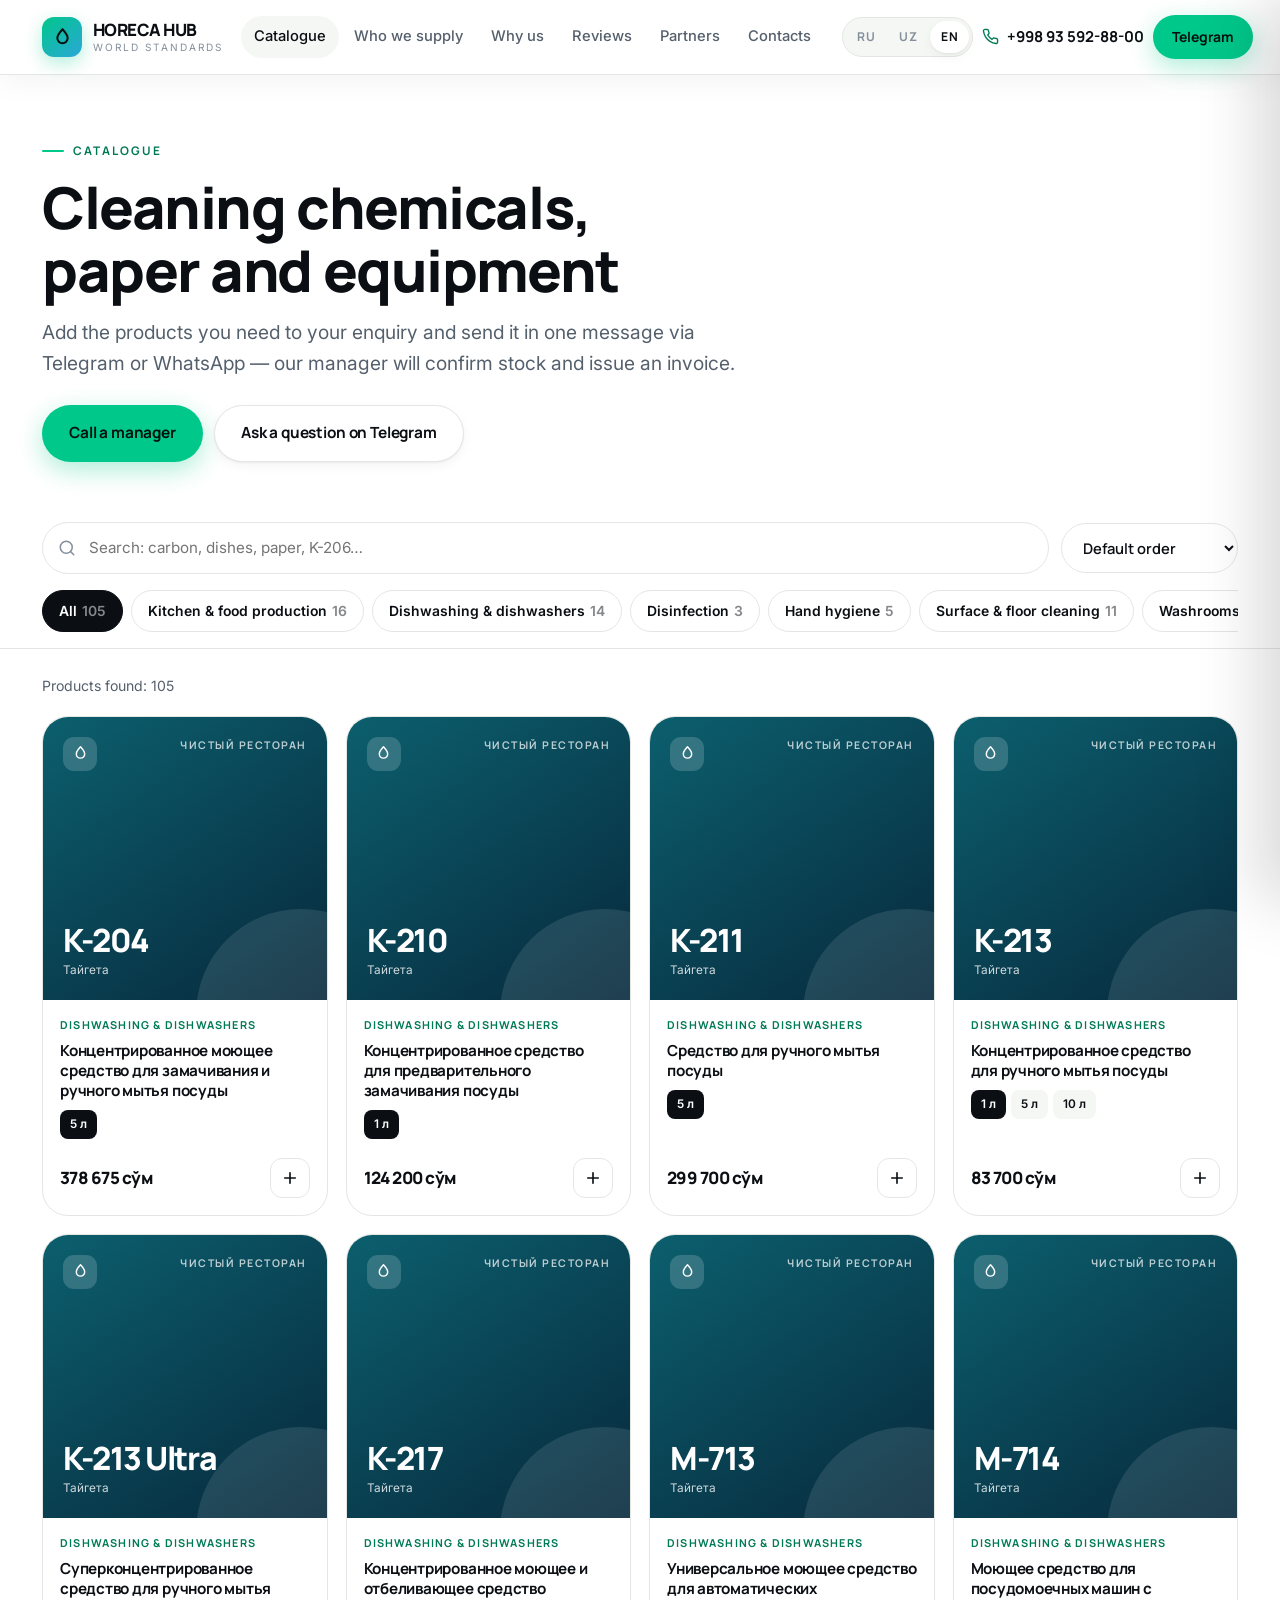
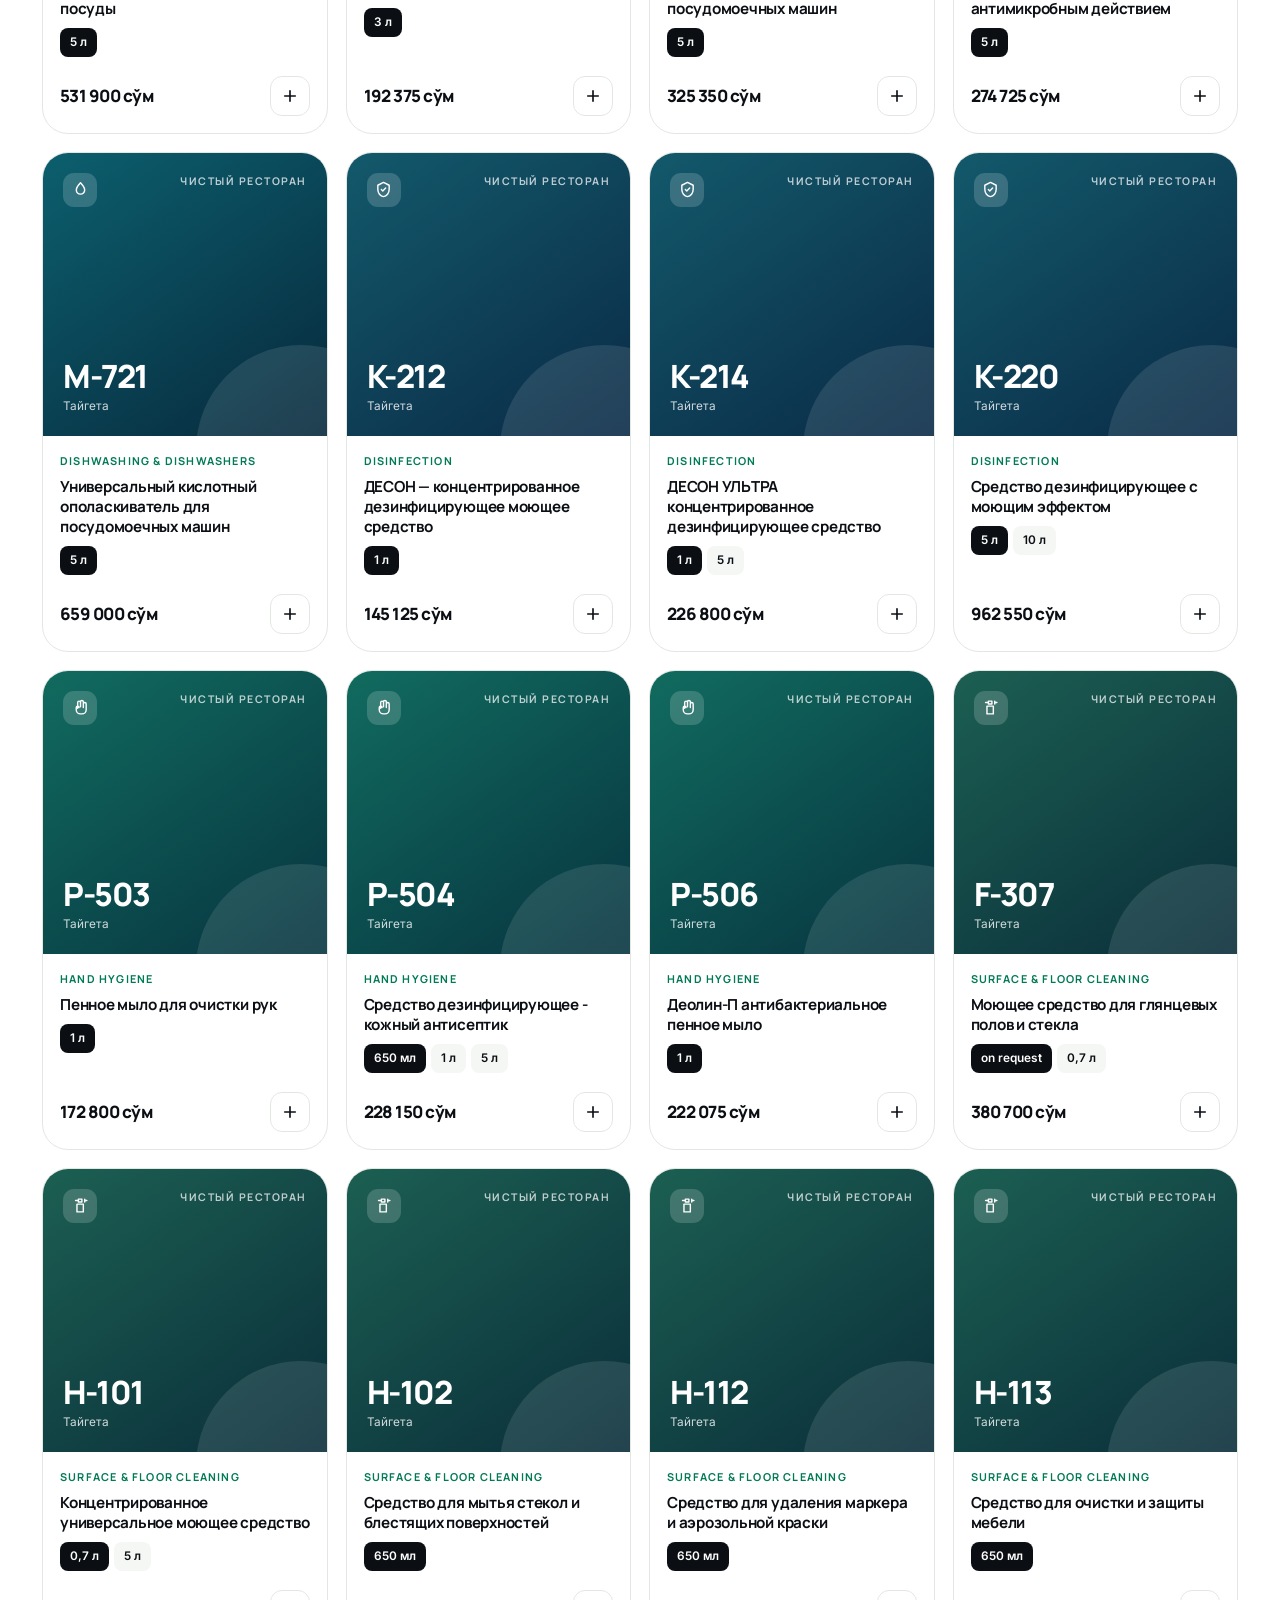
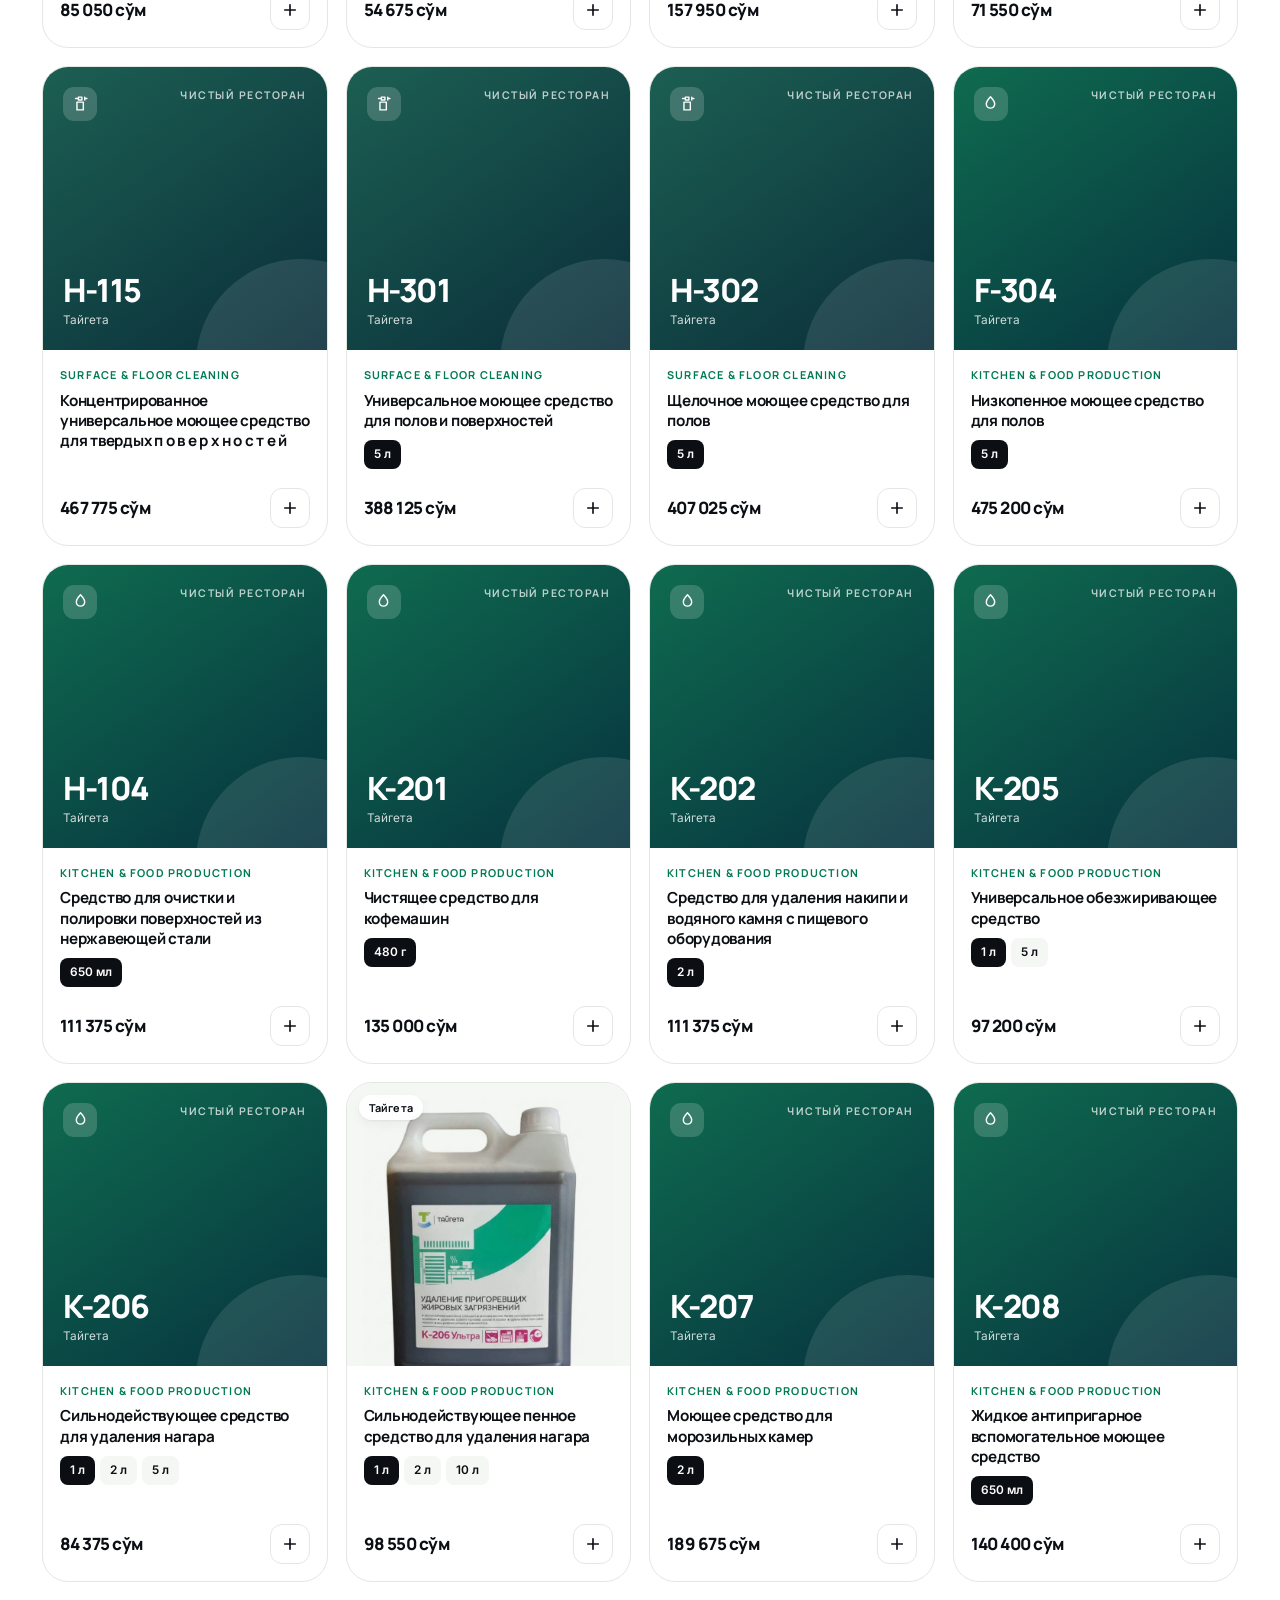
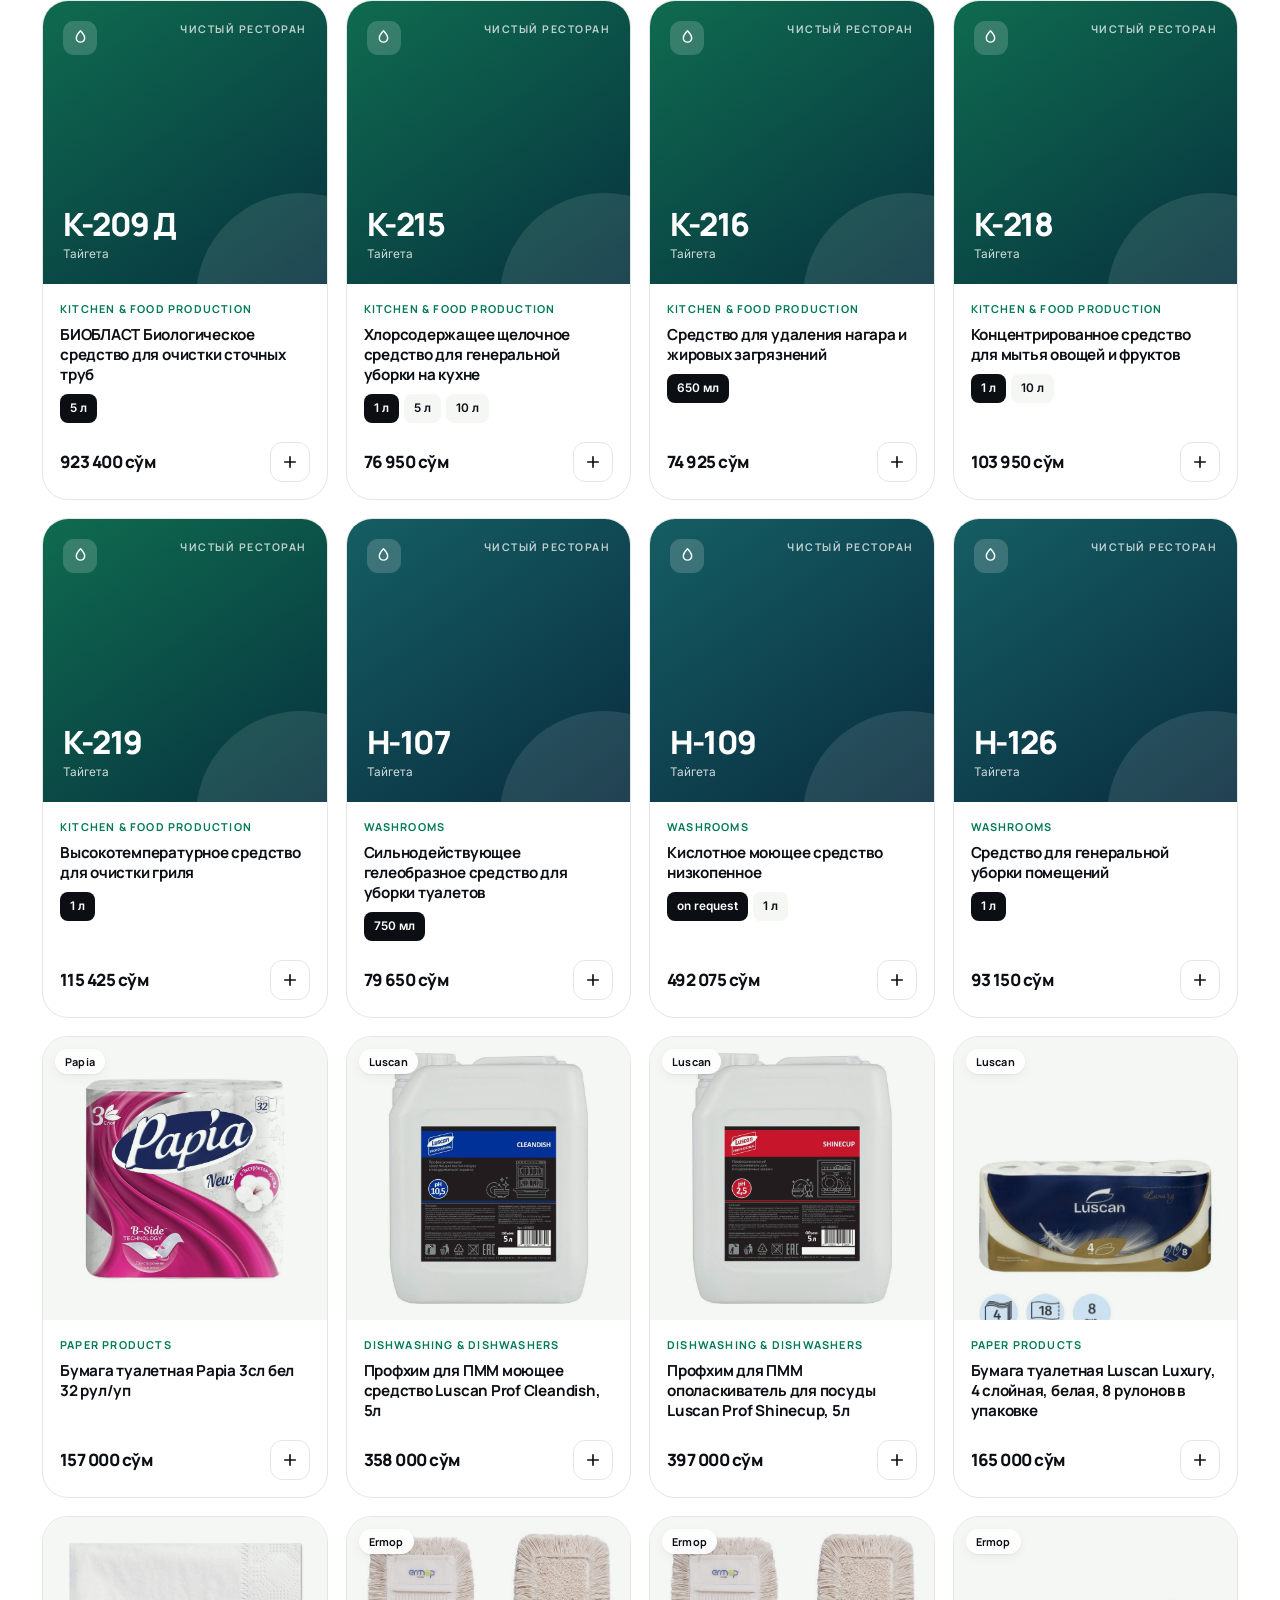
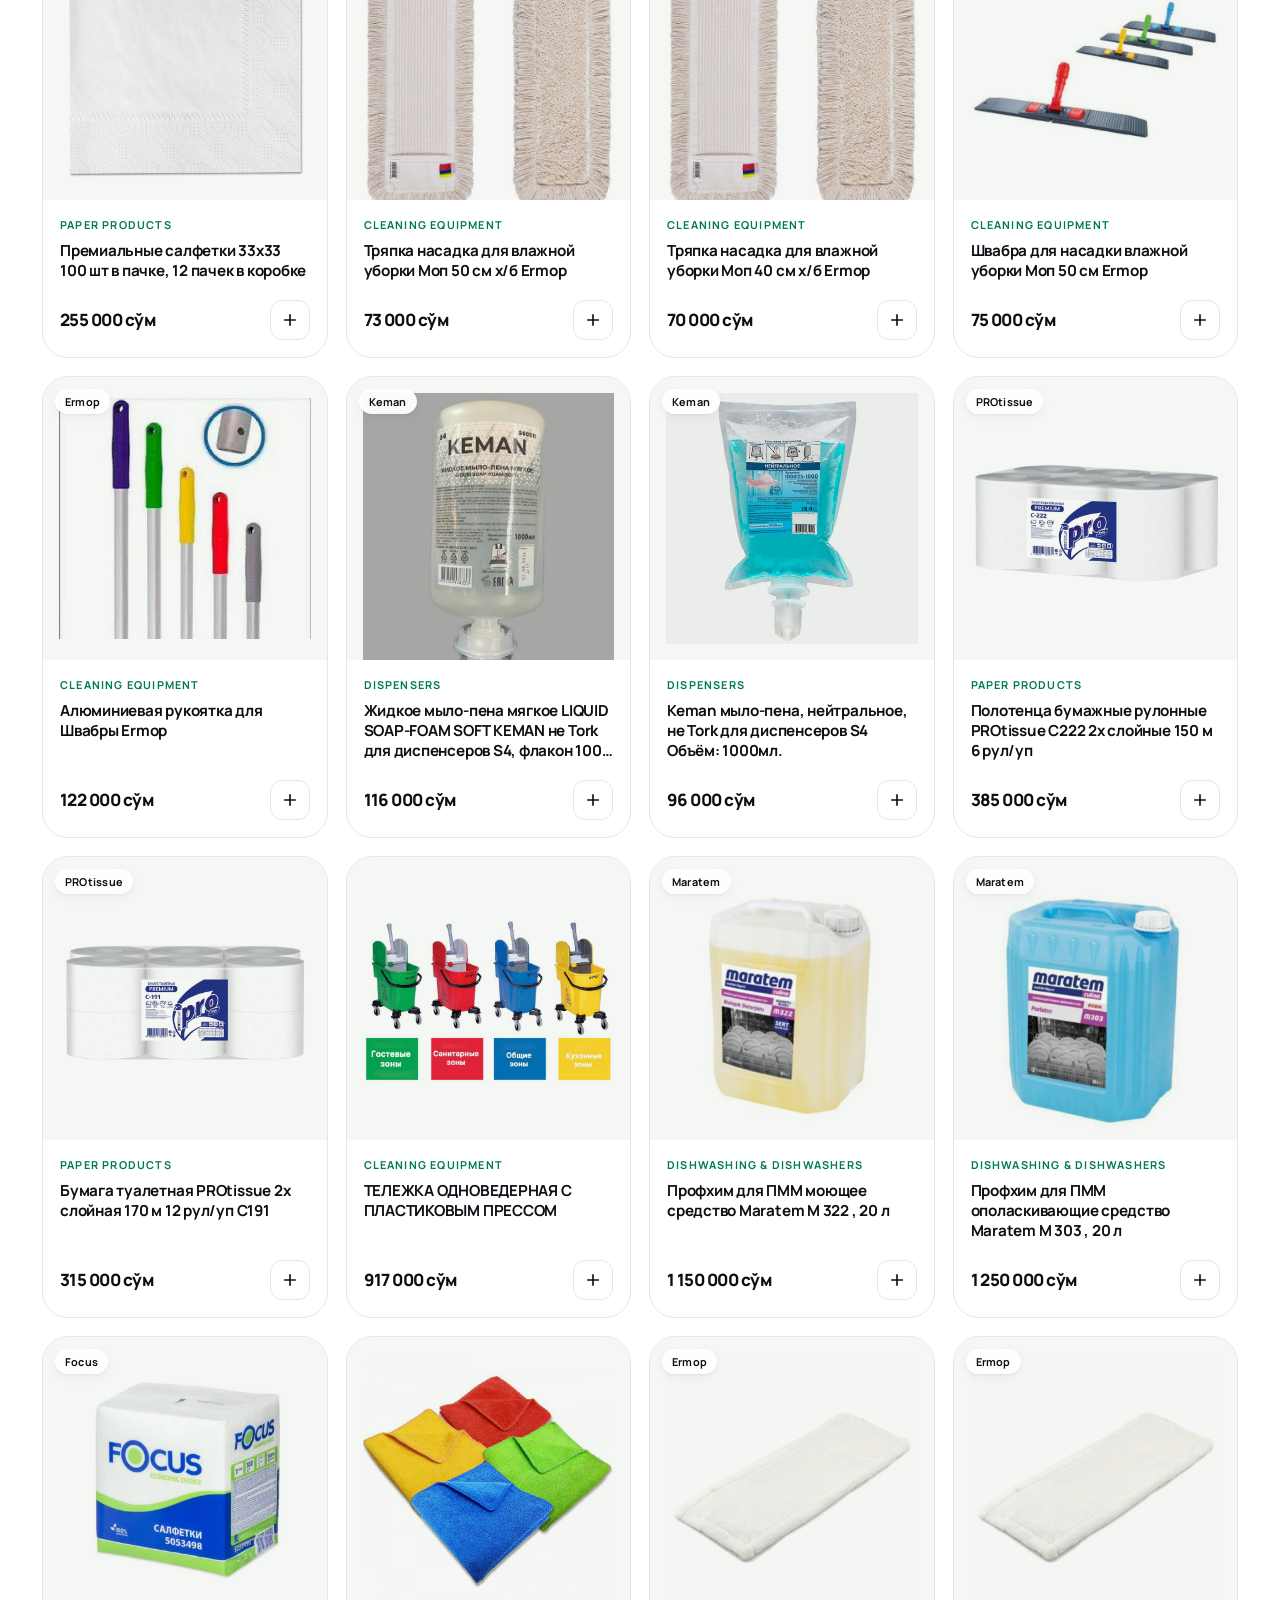
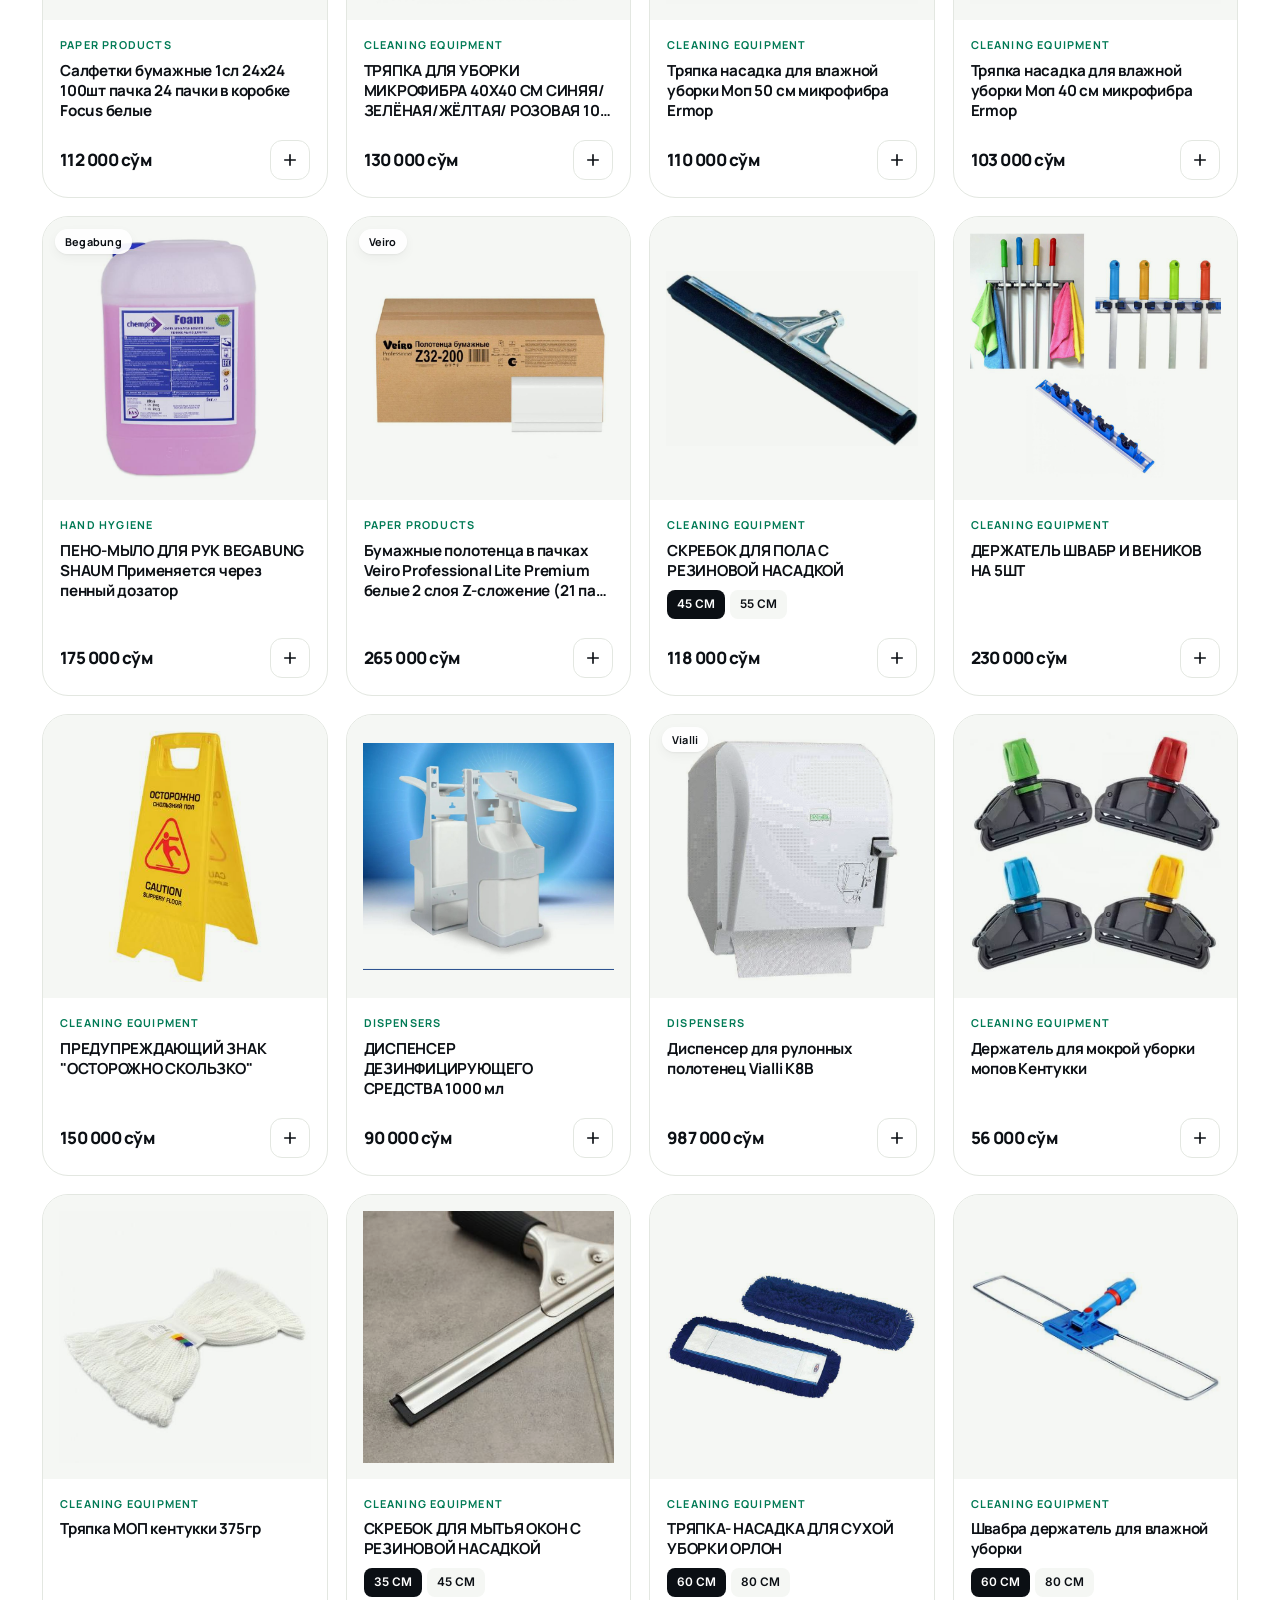
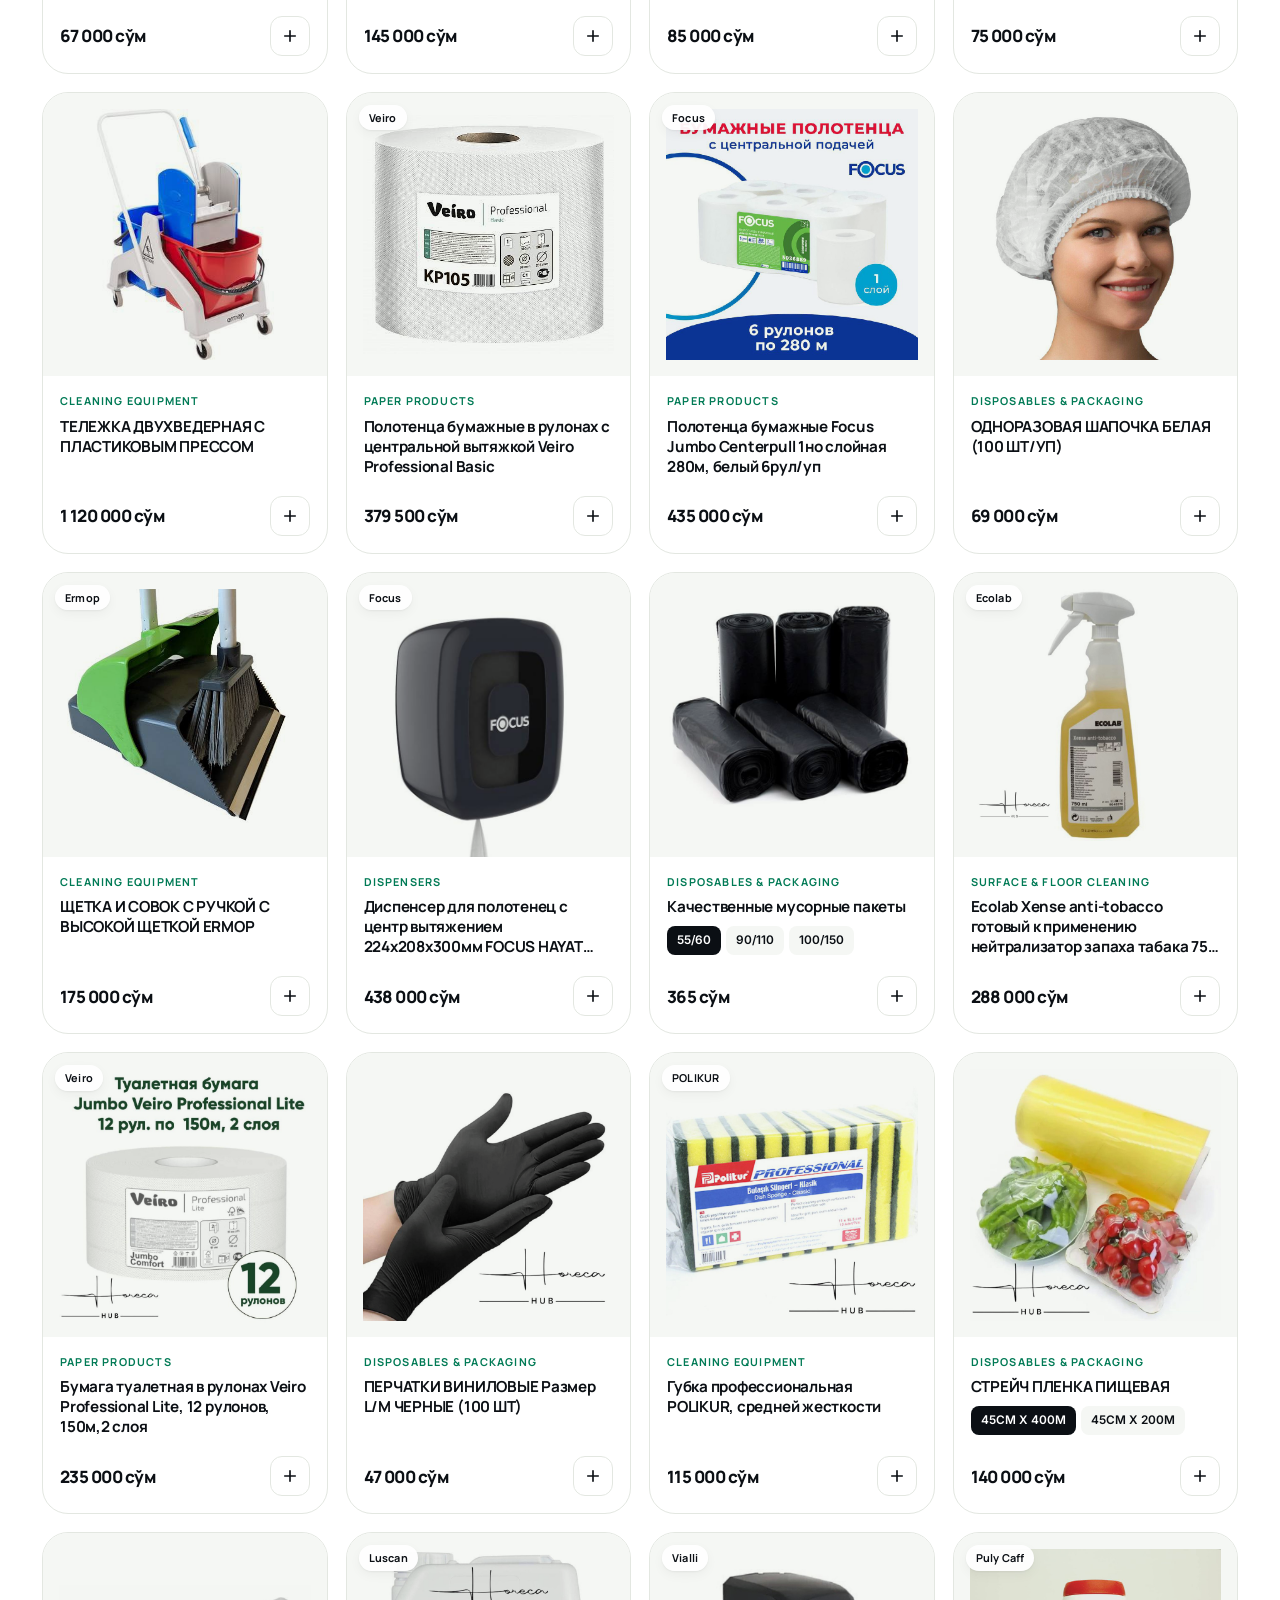
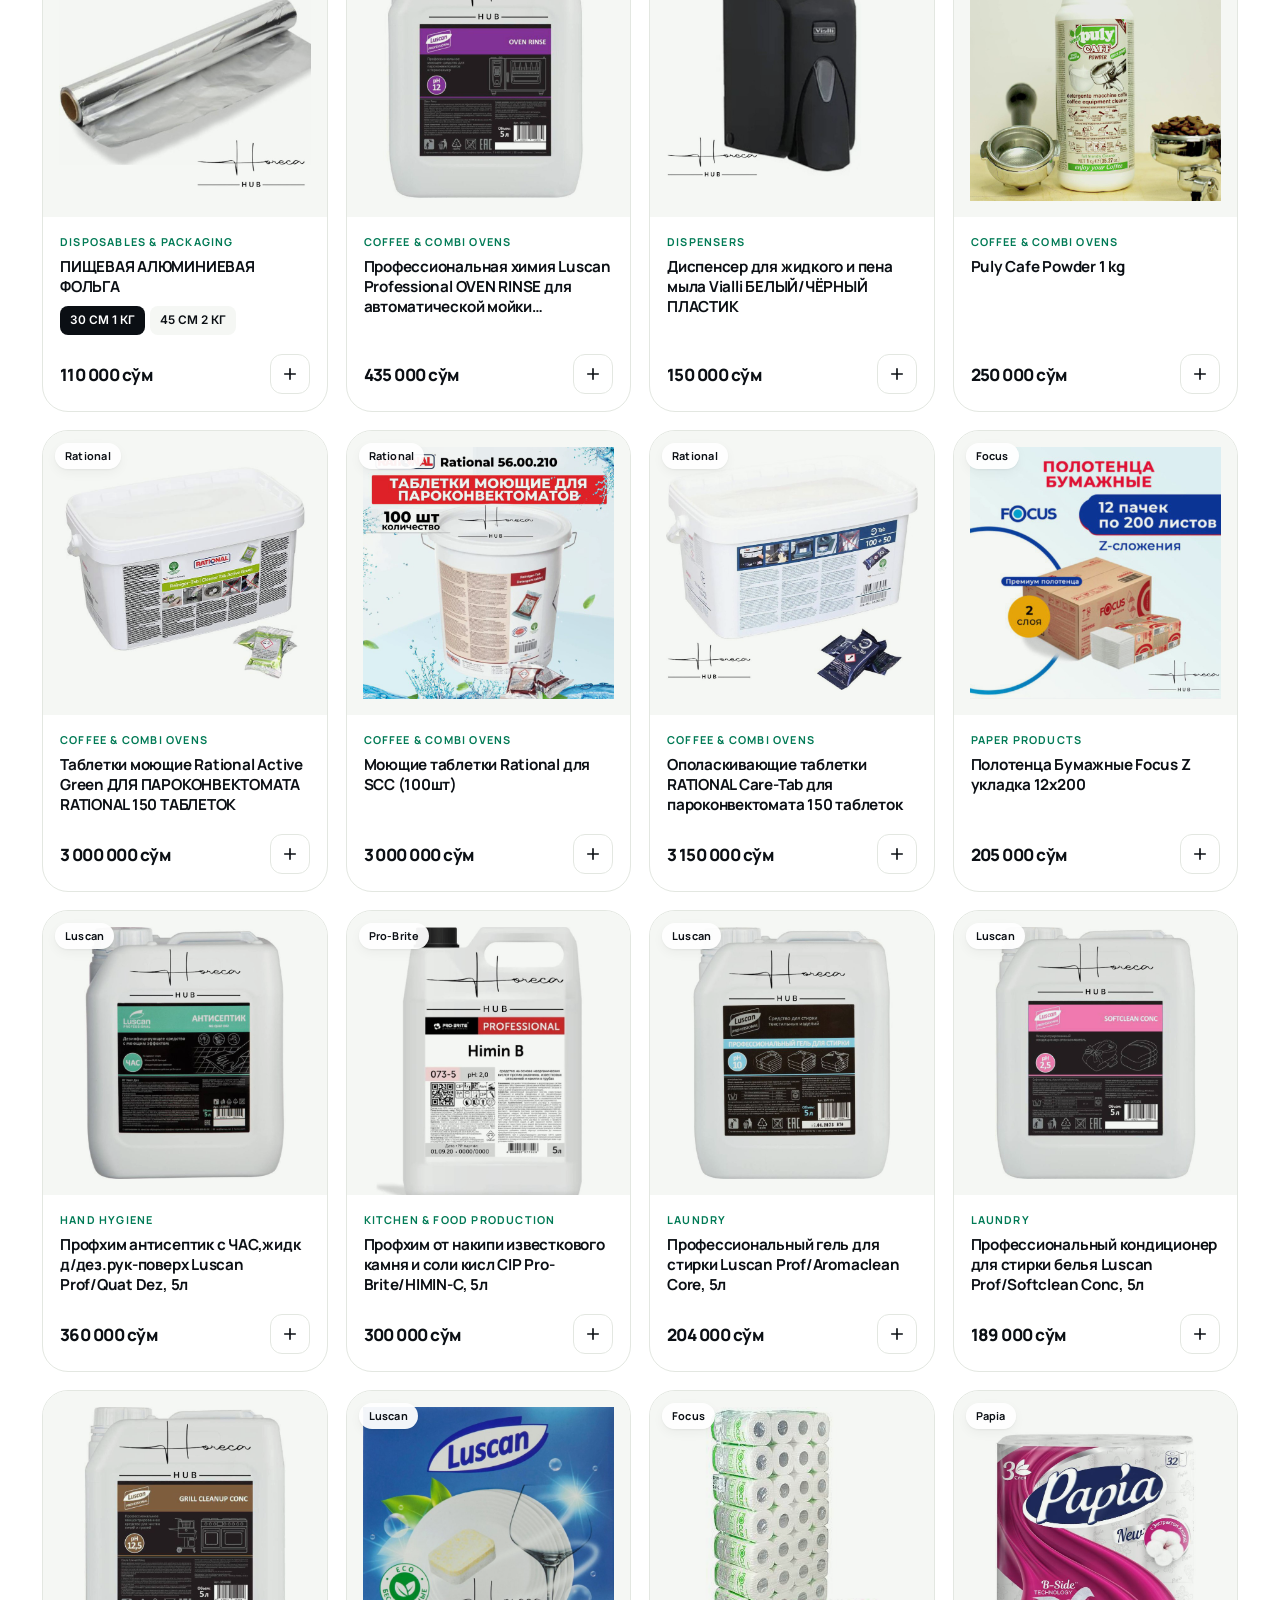
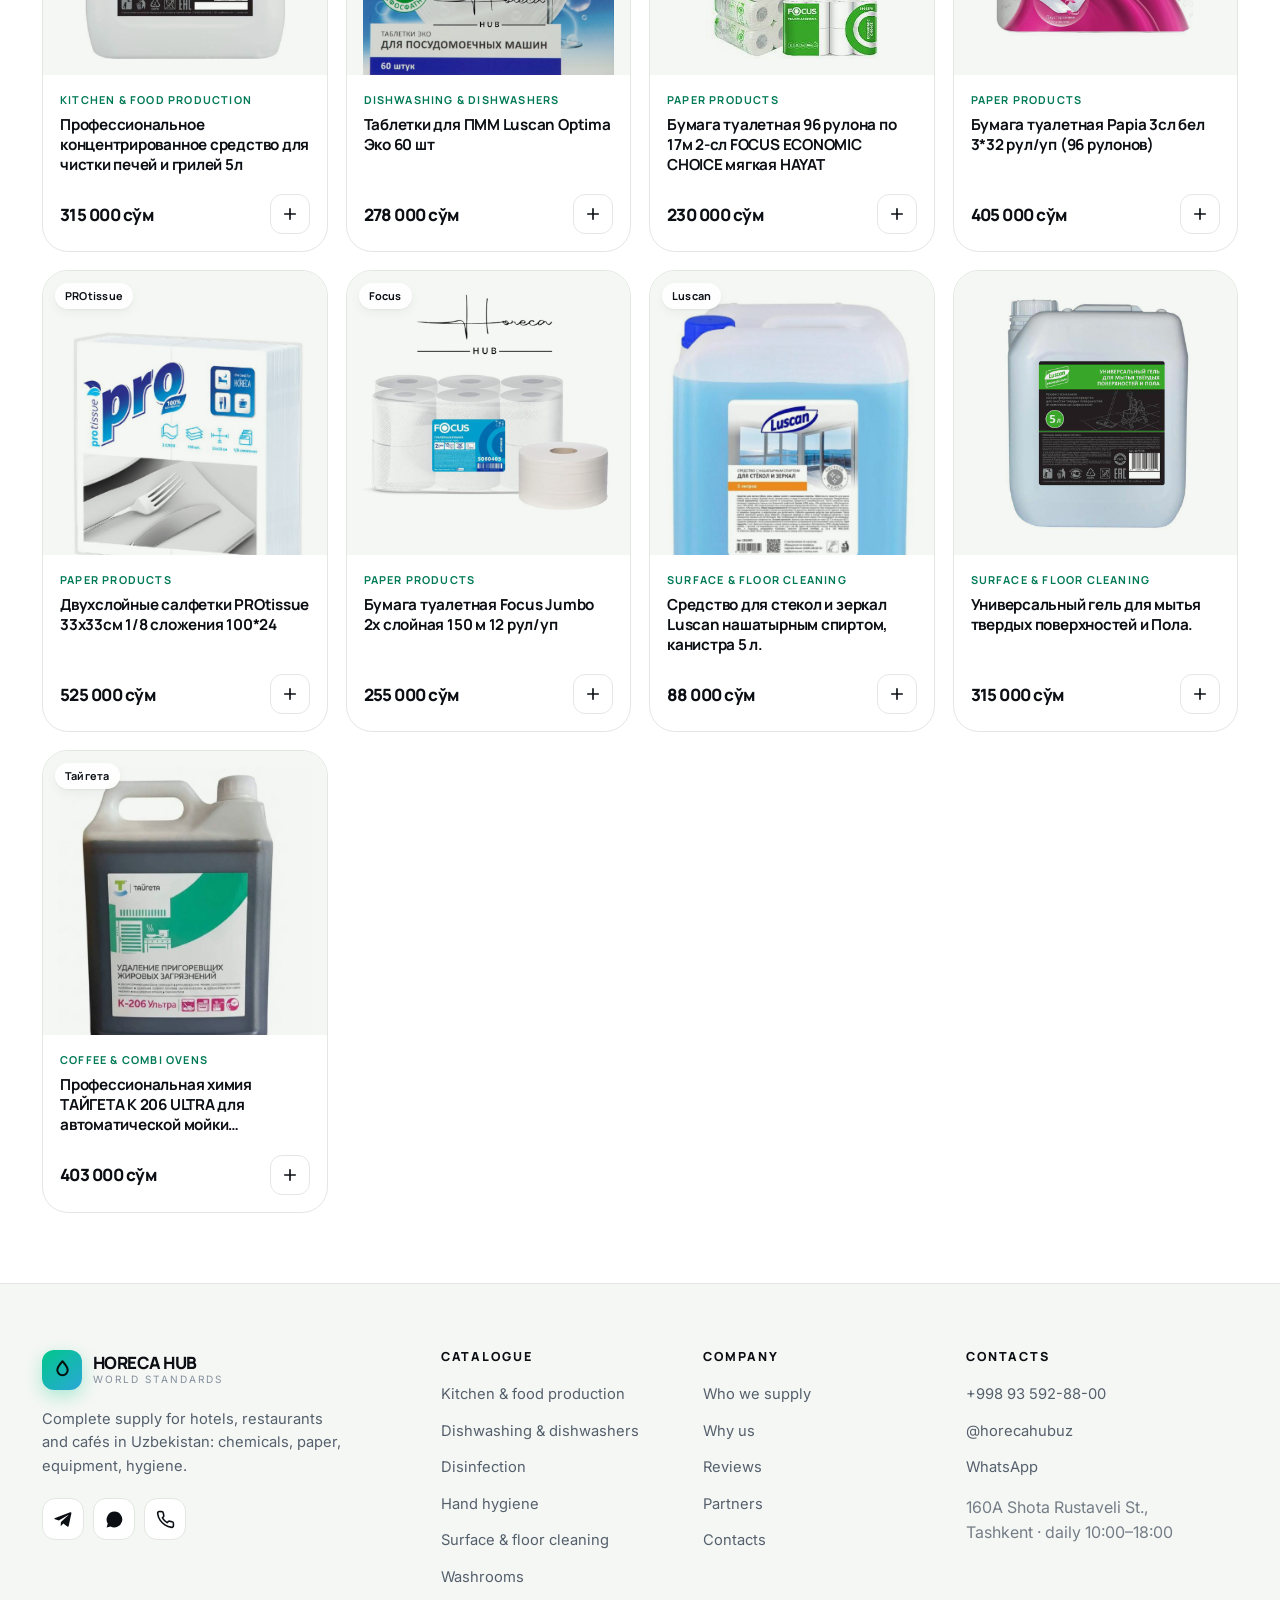
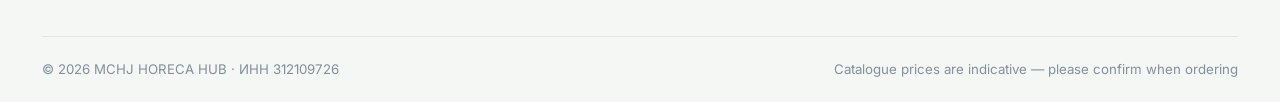
==== commit addeed33: "Add partners section, new requisites, phone format; logo scout tooling Co-Authored-By: Claude Opus 5" ====
--- a/catalog.html
+++ b/catalog.html
@@ -17,7 +17,7 @@
 <link rel="preconnect" href="https://fonts.googleapis.com">
 <link rel="preconnect" href="https://fonts.gstatic.com" crossorigin>
 <link href="https://fonts.googleapis.com/css2?family=Inter:wght@400;500;600;700&family=Manrope:wght@700;800&display=swap" rel="stylesheet">
-<link rel="stylesheet" href="assets/css/main.css?v=1.2">
+<link rel="stylesheet" href="assets/css/main.css?v=1.3">
 </head>
 <body>
 
@@ -32,6 +32,7 @@
       <a href="index.html#segments" data-i18n="nav.segments">Кому поставляем</a>
       <a href="index.html#why"      data-i18n="nav.why">Почему мы</a>
       <a href="index.html#reviews"  data-i18n="nav.reviews">Отзывы</a>
+      <a href="index.html#partners" data-i18n="nav.partners">Партнёры</a>
       <a href="index.html#contacts" data-i18n="nav.contacts">Контакты</a>
     </nav>
     <div class="hdr-act">
@@ -42,7 +43,7 @@
       </div>
       <a class="hdr-tel" href="tel:+998935928800">
         <svg viewBox="0 0 24 24" fill="none" stroke="currentColor" stroke-width="2" stroke-linecap="round" stroke-linejoin="round"><path d="M22 16.9v3a2 2 0 0 1-2.2 2 19.8 19.8 0 0 1-8.6-3.1 19.5 19.5 0 0 1-6-6A19.8 19.8 0 0 1 2.1 4.2 2 2 0 0 1 4.1 2h3a2 2 0 0 1 2 1.7c.1 1 .4 1.9.7 2.8a2 2 0 0 1-.5 2.1L8.1 9.9a16 16 0 0 0 6 6l1.3-1.2a2 2 0 0 1 2.1-.5c.9.3 1.8.6 2.8.7a2 2 0 0 1 1.7 2Z"/></svg>
-        +998 93 592 88 00</a>
+        +998 93 592-88-00</a>
       <a class="btn btn-a btn-s" href="https://t.me/horecahubuz" target="_blank" rel="noopener">Telegram</a>
       <button class="burger" id="burger" aria-label="Меню" aria-expanded="false"><span></span><span></span><span></span></button>
     </div>
@@ -59,6 +60,7 @@
   <a class="d-l" href="index.html#segments" data-i18n="nav.segments">Кому поставляем</a>
   <a class="d-l" href="index.html#why"      data-i18n="nav.why">Почему мы</a>
   <a class="d-l" href="index.html#reviews"  data-i18n="nav.reviews">Отзывы</a>
+  <a class="d-l" href="index.html#partners" data-i18n="nav.partners">Партнёры</a>
   <a class="d-l" href="index.html#contacts" data-i18n="nav.contacts">Контакты</a>
   <div class="d-act">
     <a class="btn btn-a btn-block" href="tel:+998935928800" data-i18n="btn.call">Позвонить</a>
@@ -118,7 +120,7 @@
         <div class="soc">
           <a href="https://t.me/horecahubuz" target="_blank" rel="noopener" aria-label="Telegram"><svg viewBox="0 0 24 24" fill="currentColor"><path d="M21.9 4.3 18.6 20c-.2 1.1-.9 1.4-1.8.9l-5-3.7-2.4 2.3c-.3.3-.5.5-1 .5l.4-5 9.2-8.3c.4-.4-.1-.6-.6-.2L6.1 13.2l-4.9-1.5c-1-.3-1-1 .2-1.5l19.1-7.4c.9-.3 1.7.2 1.4 1.5Z"/></svg></a>
           <a href="https://wa.me/998935928800" target="_blank" rel="noopener" aria-label="WhatsApp"><svg viewBox="0 0 24 24" fill="currentColor"><path d="M17.5 14.4c-.3-.2-1.8-.9-2-1s-.5-.1-.7.1-.8 1-1 1.2-.4.2-.7.1a8.2 8.2 0 0 1-2.4-1.5 9 9 0 0 1-1.7-2.1c-.1-.3 0-.4.1-.6l.5-.6.3-.5V9l-1-2.3c-.2-.6-.5-.5-.7-.5h-.6c-.2 0-.6.1-.9.4A3.3 3.3 0 0 0 5.7 9c0 1.5 1 2.9 1.2 3.1a12 12 0 0 0 4.6 4.1c1.8.7 2.2.6 2.6.5.6 0 1.8-.7 2-1.5.3-.7.3-1.3.2-1.4l-.8-.4ZM12 2a10 10 0 0 0-8.5 15.2L2 22l4.9-1.3A10 10 0 1 0 12 2Z"/></svg></a>
-          <a href="tel:+998935928800" aria-label="+998 93 592 88 00"><svg viewBox="0 0 24 24" fill="none" stroke="currentColor" stroke-width="2" stroke-linecap="round" stroke-linejoin="round"><path d="M22 16.9v3a2 2 0 0 1-2.2 2 19.8 19.8 0 0 1-8.6-3.1 19.5 19.5 0 0 1-6-6A19.8 19.8 0 0 1 2.1 4.2 2 2 0 0 1 4.1 2h3a2 2 0 0 1 2 1.7c.1 1 .4 1.9.7 2.8a2 2 0 0 1-.5 2.1L8.1 9.9a16 16 0 0 0 6 6l1.3-1.2a2 2 0 0 1 2.1-.5c.9.3 1.8.6 2.8.7a2 2 0 0 1 1.7 2Z"/></svg></a>
+          <a href="tel:+998935928800" aria-label="+998 93 592-88-00"><svg viewBox="0 0 24 24" fill="none" stroke="currentColor" stroke-width="2" stroke-linecap="round" stroke-linejoin="round"><path d="M22 16.9v3a2 2 0 0 1-2.2 2 19.8 19.8 0 0 1-8.6-3.1 19.5 19.5 0 0 1-6-6A19.8 19.8 0 0 1 2.1 4.2 2 2 0 0 1 4.1 2h3a2 2 0 0 1 2 1.7c.1 1 .4 1.9.7 2.8a2 2 0 0 1-.5 2.1L8.1 9.9a16 16 0 0 0 6 6l1.3-1.2a2 2 0 0 1 2.1-.5c.9.3 1.8.6 2.8.7a2 2 0 0 1 1.7 2Z"/></svg></a>
         </div>
       </div>
       <div><h4 data-i18n="ft.catalog">Каталог</h4><ul id="ft-cats"></ul></div>
@@ -126,10 +128,11 @@
         <li><a href="index.html#segments" data-i18n="nav.segments">Кому поставляем</a></li>
         <li><a href="index.html#why"      data-i18n="nav.why">Почему мы</a></li>
         <li><a href="index.html#reviews"  data-i18n="nav.reviews">Отзывы</a></li>
+        <li><a href="index.html#partners" data-i18n="nav.partners">Партнёры</a></li>
         <li><a href="index.html#contacts" data-i18n="nav.contacts">Контакты</a></li>
       </ul></div>
       <div><h4 data-i18n="ft.contacts">Контакты</h4><ul>
-        <li><a href="tel:+998935928800">+998 93 592 88 00</a></li>
+        <li><a href="tel:+998935928800">+998 93 592-88-00</a></li>
         <li><a href="https://t.me/horecahubuz" target="_blank" rel="noopener">@horecahubuz</a></li>
         <li><a href="https://wa.me/998935928800" target="_blank" rel="noopener">WhatsApp</a></li>
         <li style="margin-top:4px;opacity:.8" data-i18n-html="ft.addr">ул. Шота Руставели, 160А,<br>Ташкент · ежедневно 10:00–18:00</li>
@@ -177,8 +180,8 @@
   <a class="btn btn-tg" href="https://t.me/horecahubuz" target="_blank" rel="noopener">Telegram</a>
 </div>
 
-<script src="assets/js/i18n.js?v=1.2"></script>
-<script src="assets/js/data.js?v=1.2"></script>
-<script src="assets/js/app.js?v=1.2"></script>
+<script src="assets/js/i18n.js?v=1.3"></script>
+<script src="assets/js/data.js?v=1.3"></script>
+<script src="assets/js/app.js?v=1.3"></script>
 </body>
 </html>
--- a/assets/css/main.css
+++ b/assets/css/main.css
@@ -553,3 +553,22 @@
   .add{width:34px;height:34px;border-radius:10px}
   .add svg{width:16px;height:16px}
 }
+
+/* ---------- partners ---------- */
+.par-t{font-size:1.02rem;font-weight:700;color:var(--txt-2);letter-spacing:-.01em;margin:44px 0 16px}
+.pars{display:grid;grid-template-columns:repeat(6,1fr);gap:12px}
+.pars-corp{grid-template-columns:repeat(6,1fr)}
+.par{height:96px;border:1px solid var(--line);border-radius:var(--r-m);background:var(--paper);
+  display:flex;align-items:center;justify-content:center;padding:16px 18px;
+  transition:border-color .25s,box-shadow .3s var(--ease),transform .3s var(--ease)}
+.par:hover{border-color:var(--accent);box-shadow:var(--sh-s);transform:translateY(-2px)}
+.par img{max-width:100%;max-height:56px;width:auto;height:auto;object-fit:contain;
+  filter:grayscale(1);opacity:.72;transition:filter .3s,opacity .3s}
+.par:hover img{filter:none;opacity:1}
+.par-wm{font-family:var(--fd);font-weight:800;font-size:1.04rem;letter-spacing:-.02em;line-height:1.15;
+  text-align:center;color:var(--txt-3);transition:color .25s}
+.par:hover .par-wm{color:var(--txt)}
+@media(max-width:1080px){.pars,.pars-corp{grid-template-columns:repeat(4,1fr)}}
+@media(max-width:680px){.pars,.pars-corp{grid-template-columns:repeat(3,1fr);gap:8px}
+  .par{height:76px;padding:10px}.par img{max-height:42px}.par-wm{font-size:.86rem}}
+@media(max-width:440px){.pars,.pars-corp{grid-template-columns:repeat(2,1fr)}}
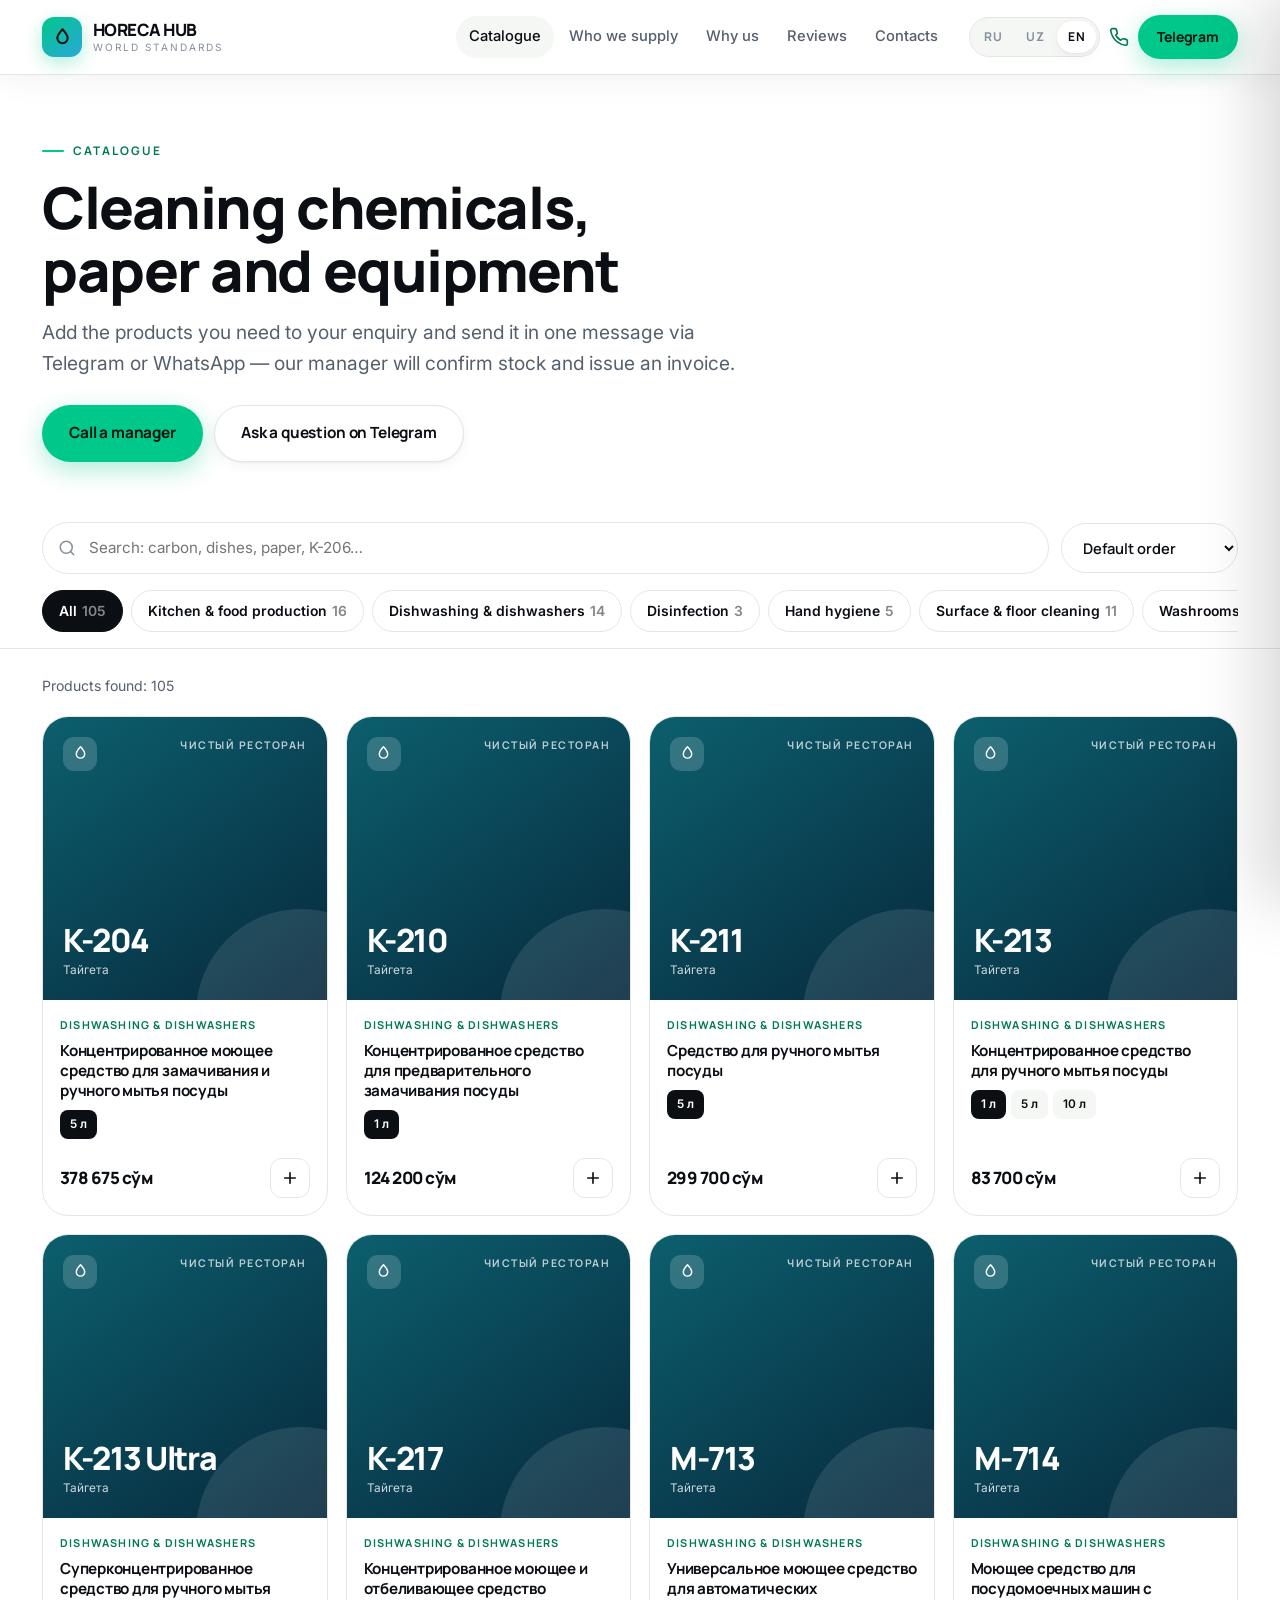
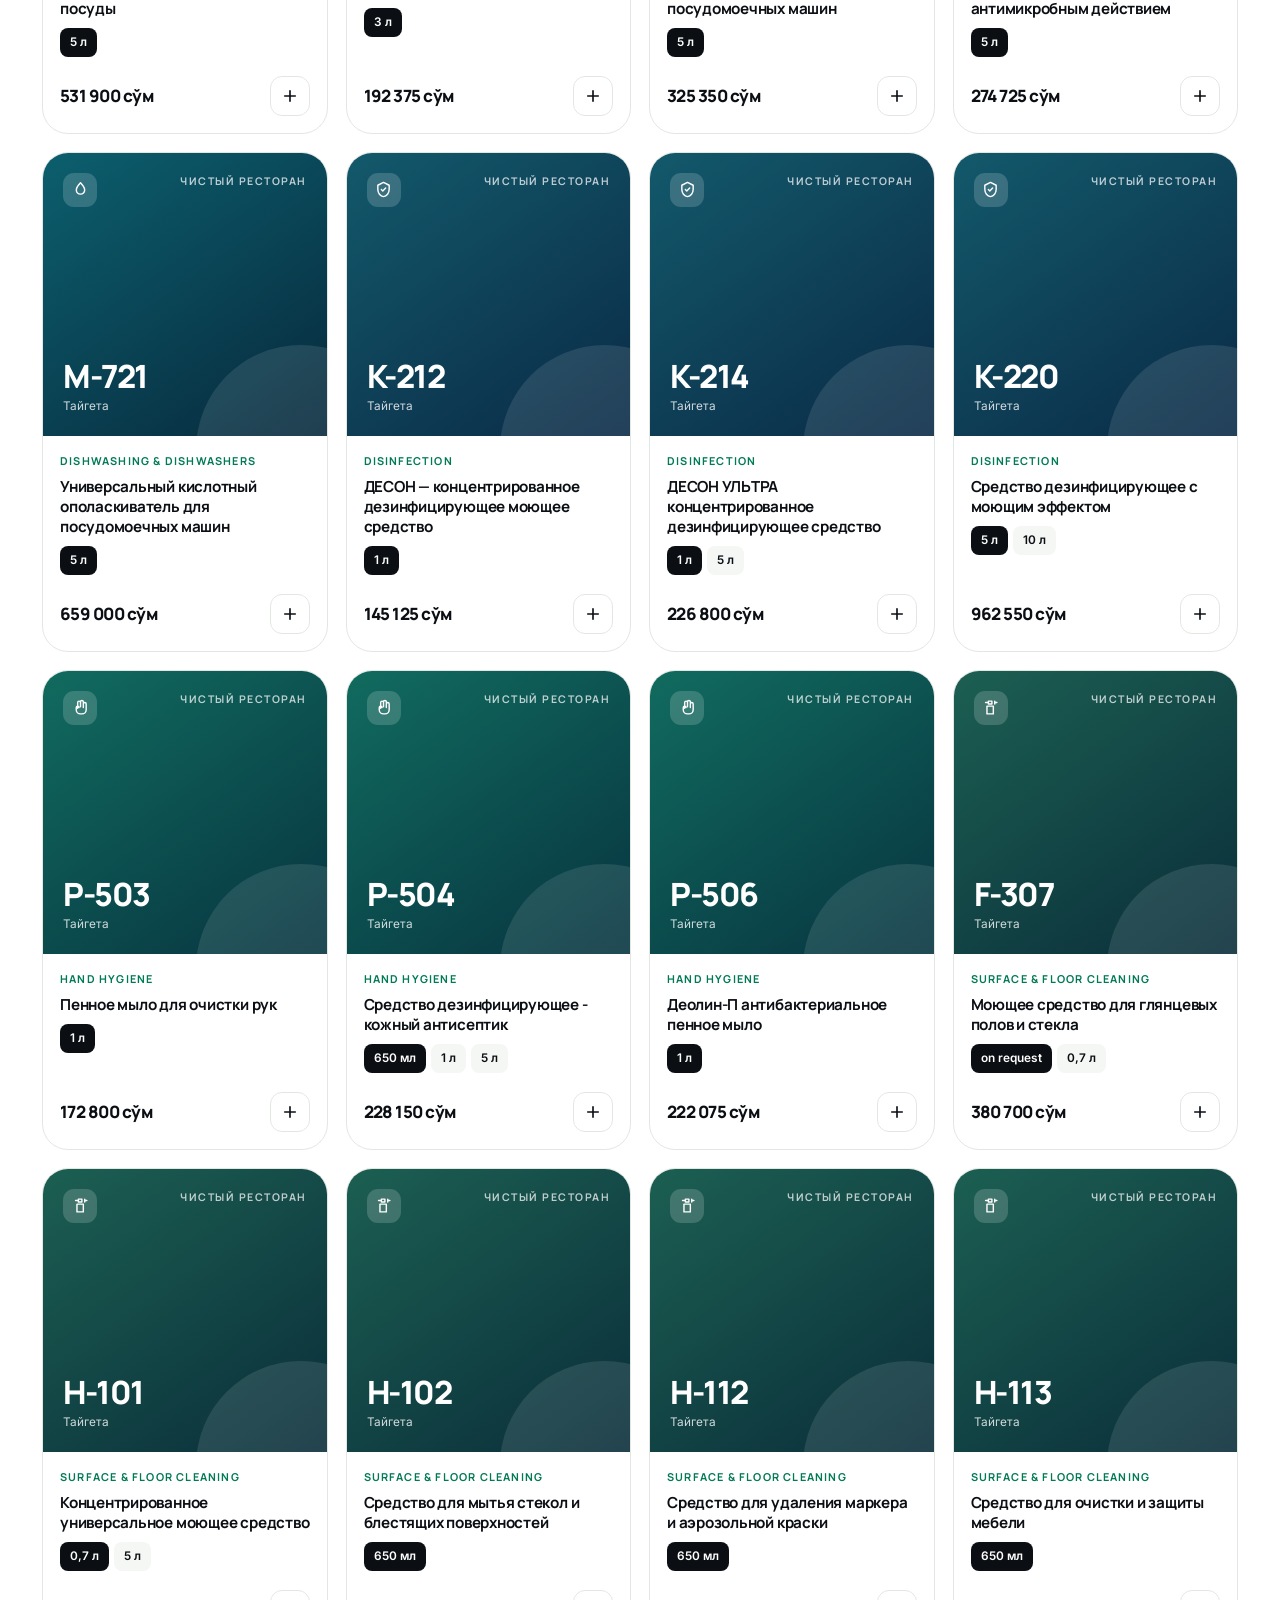
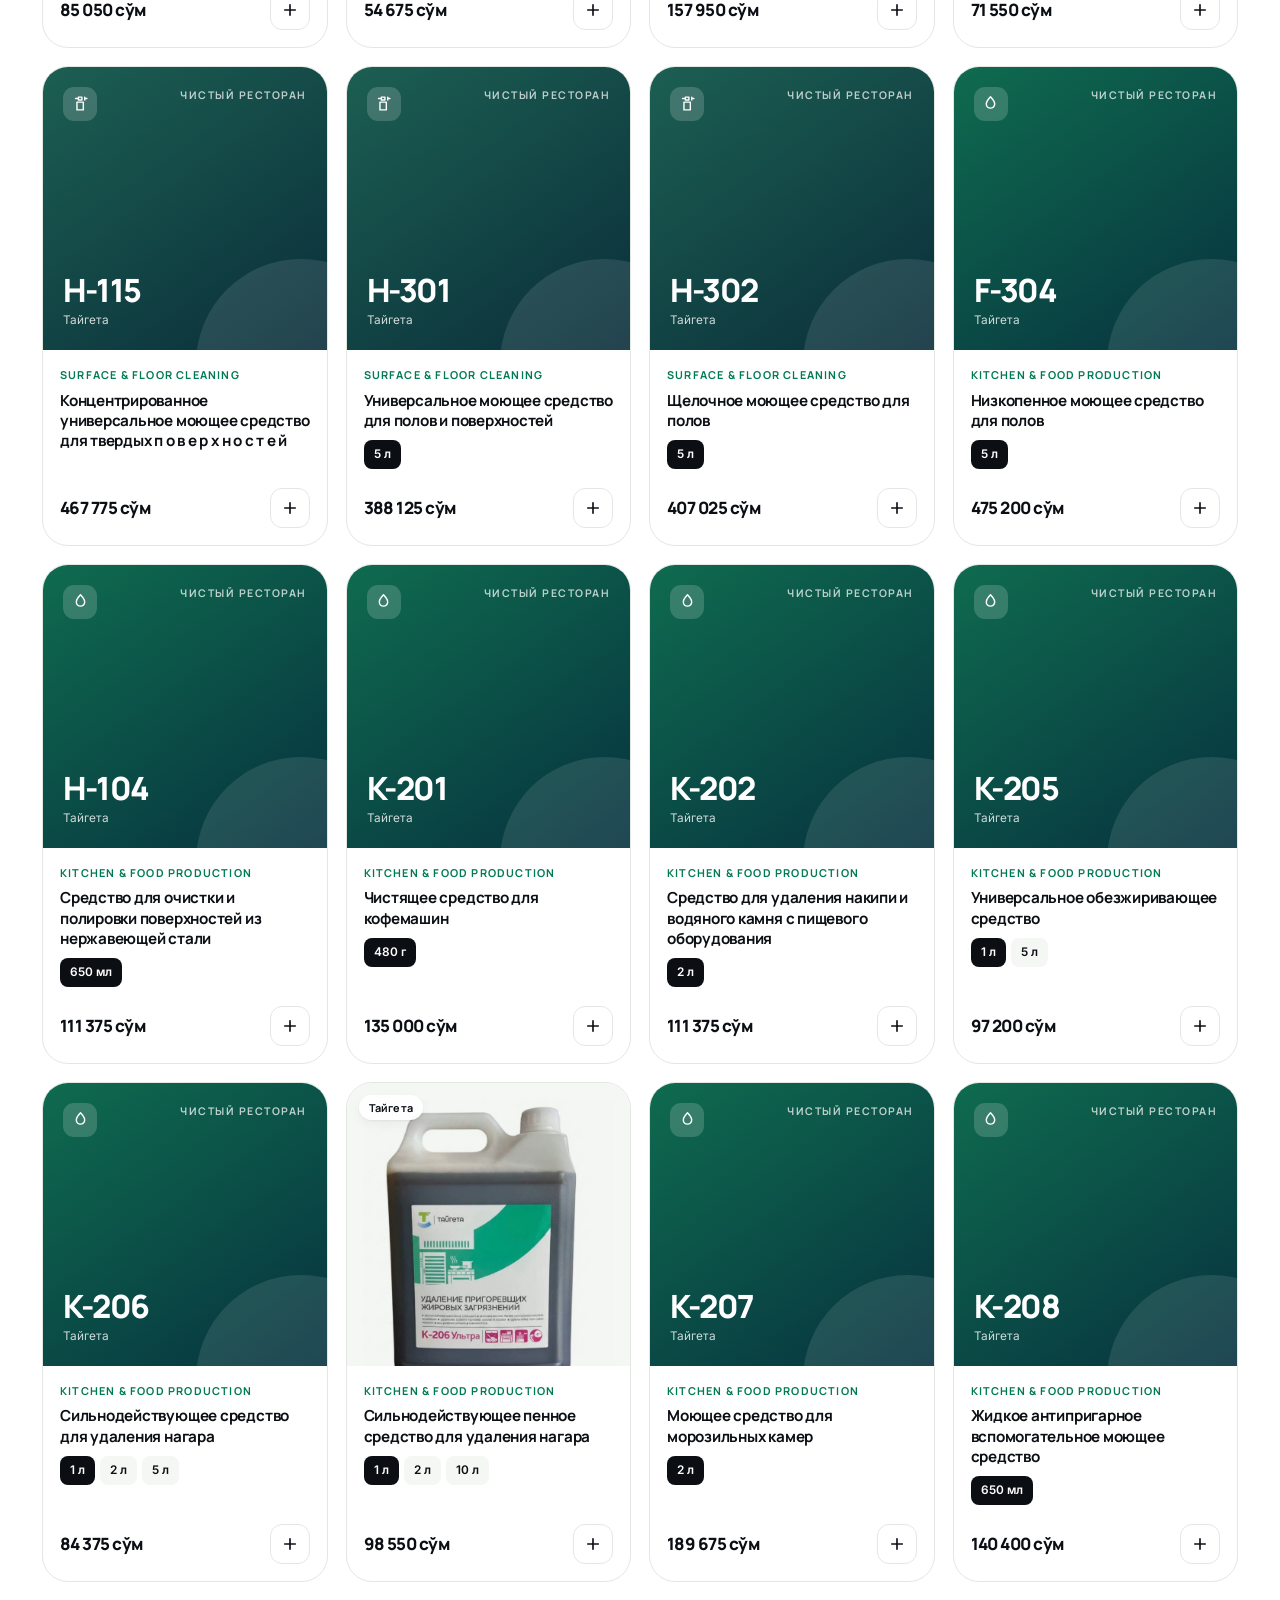
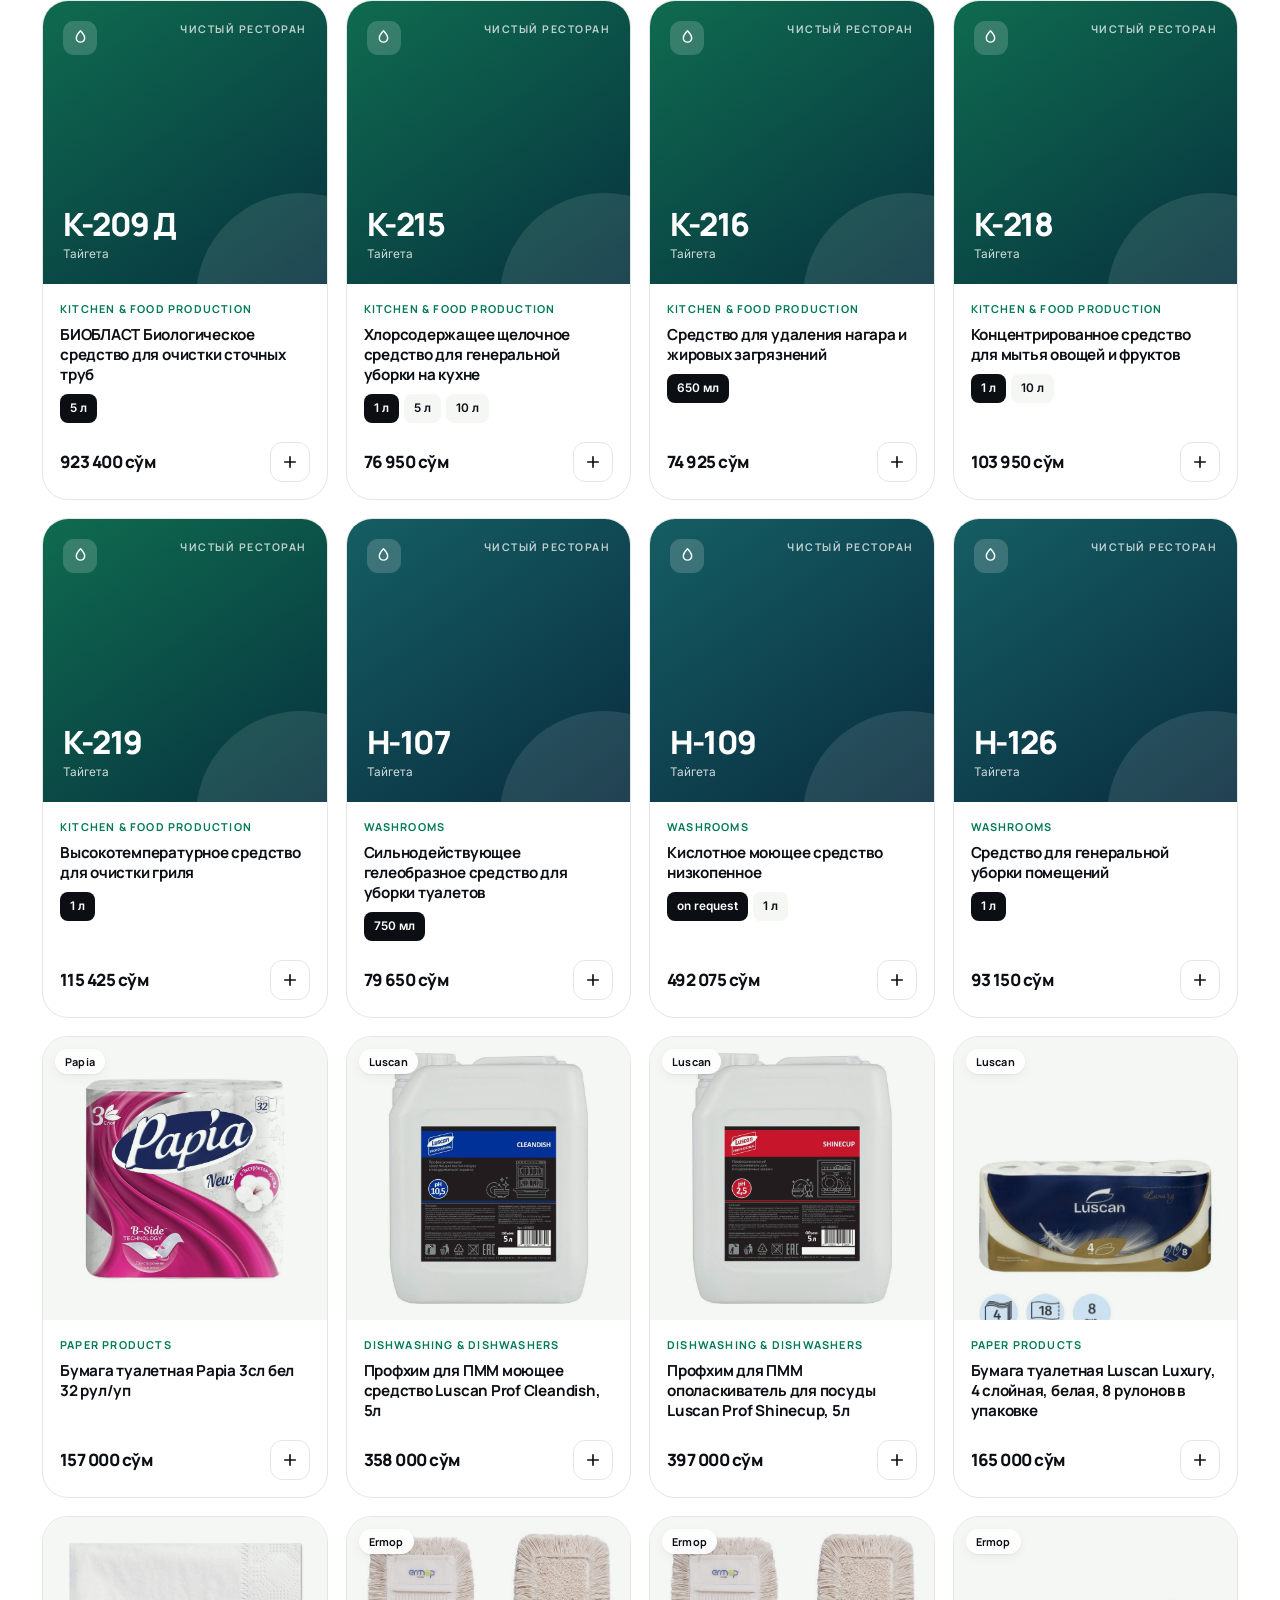
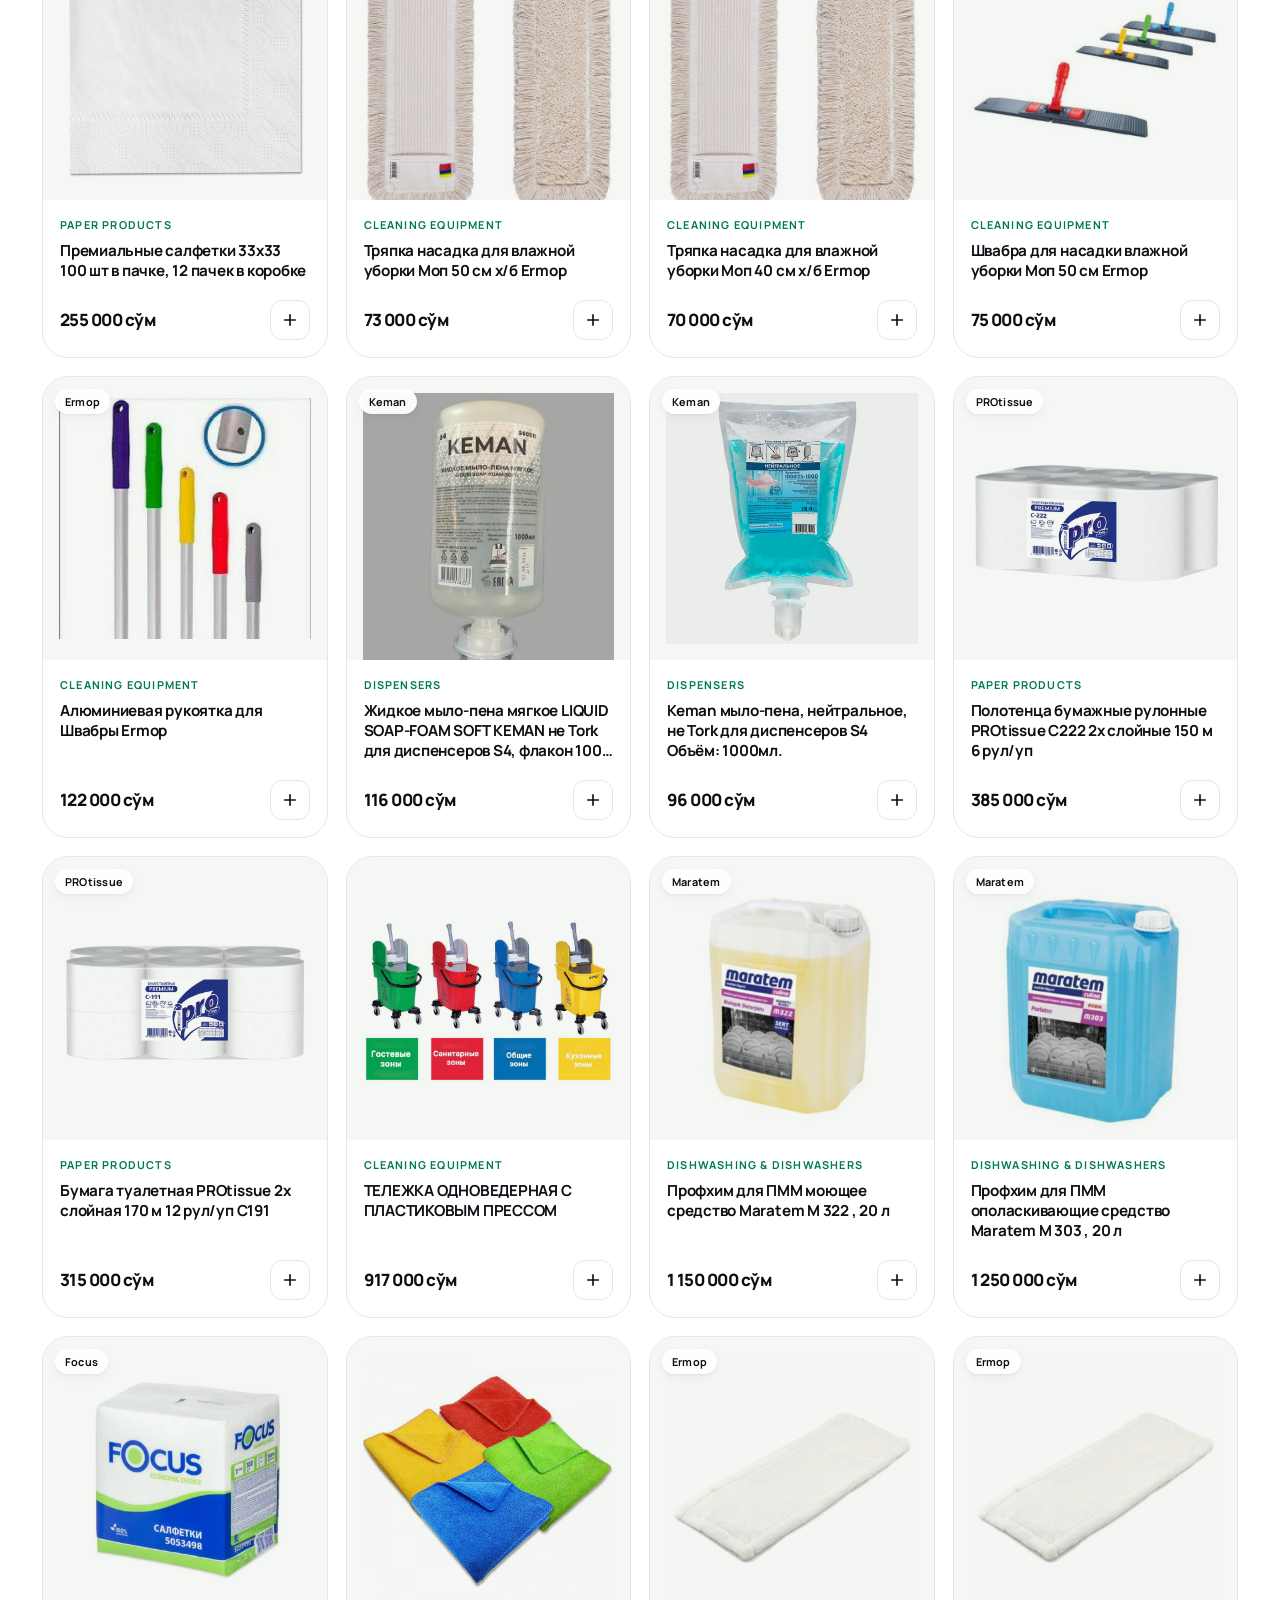
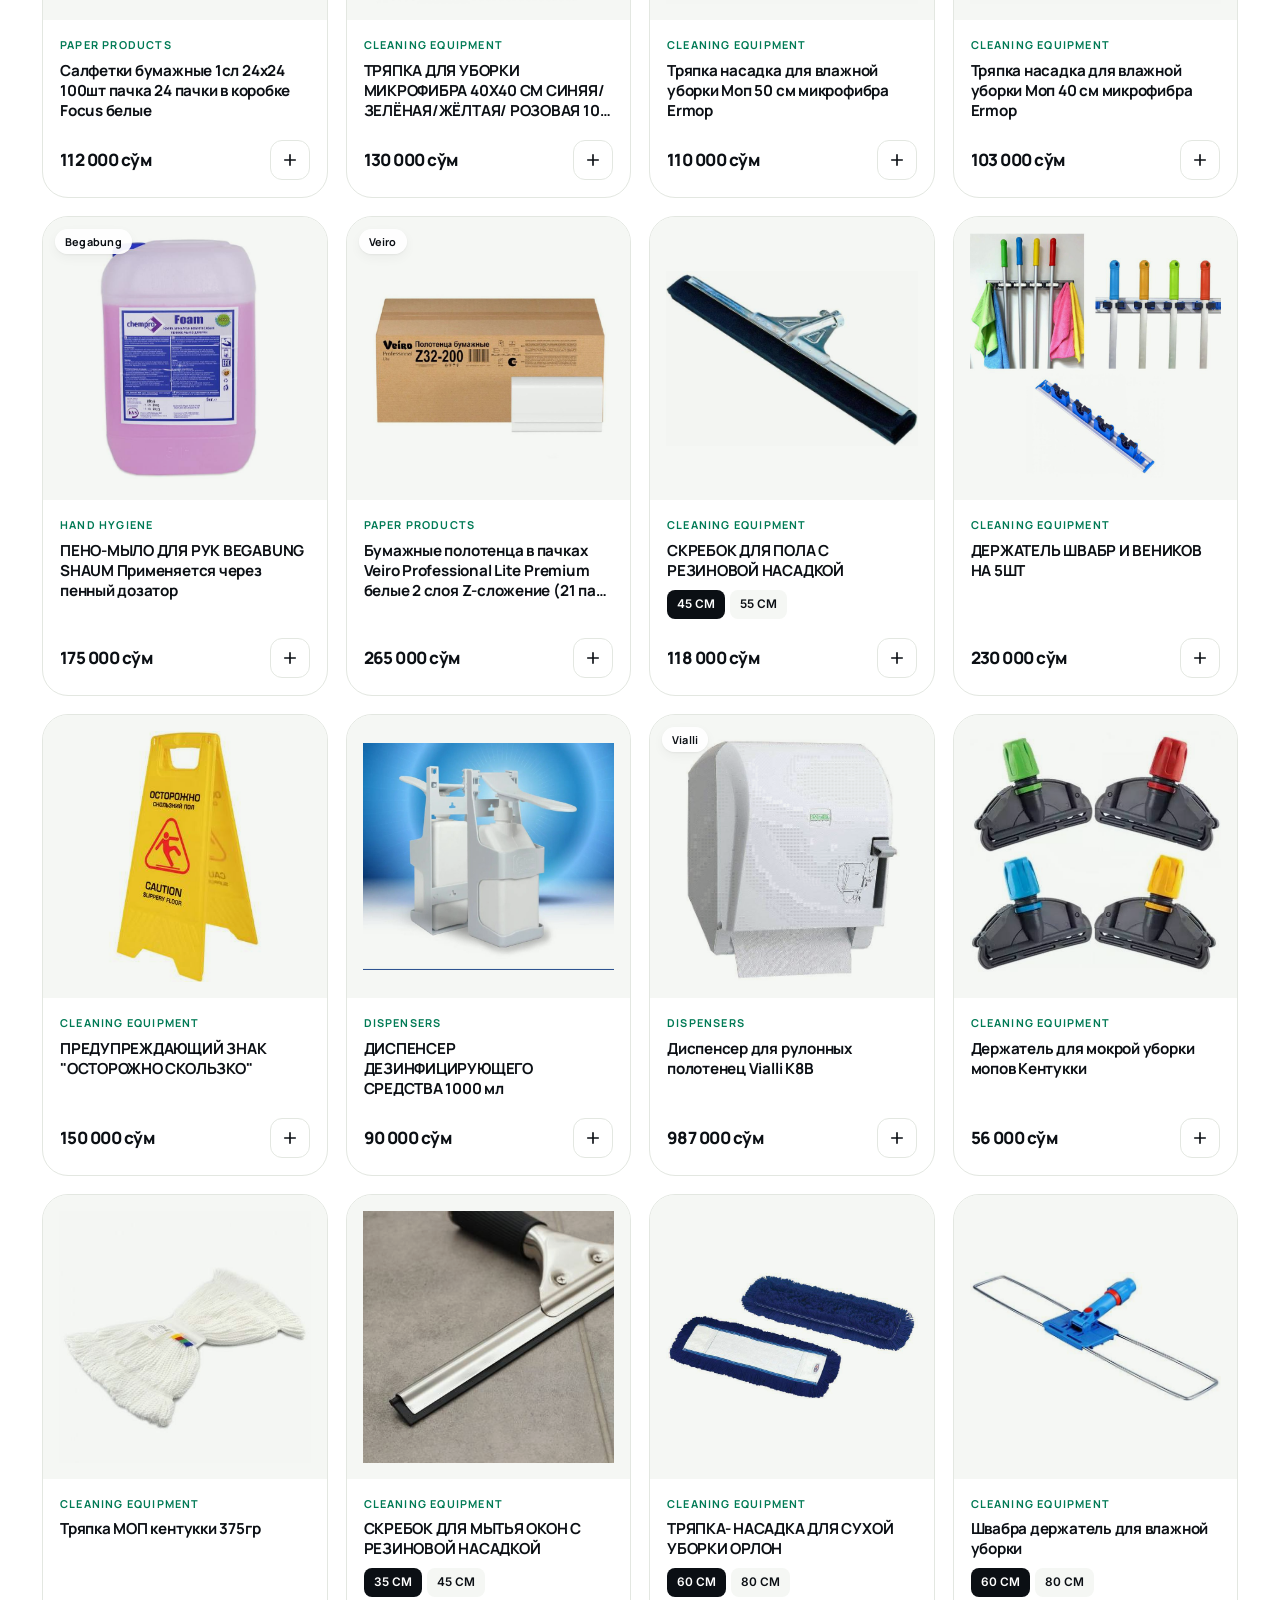
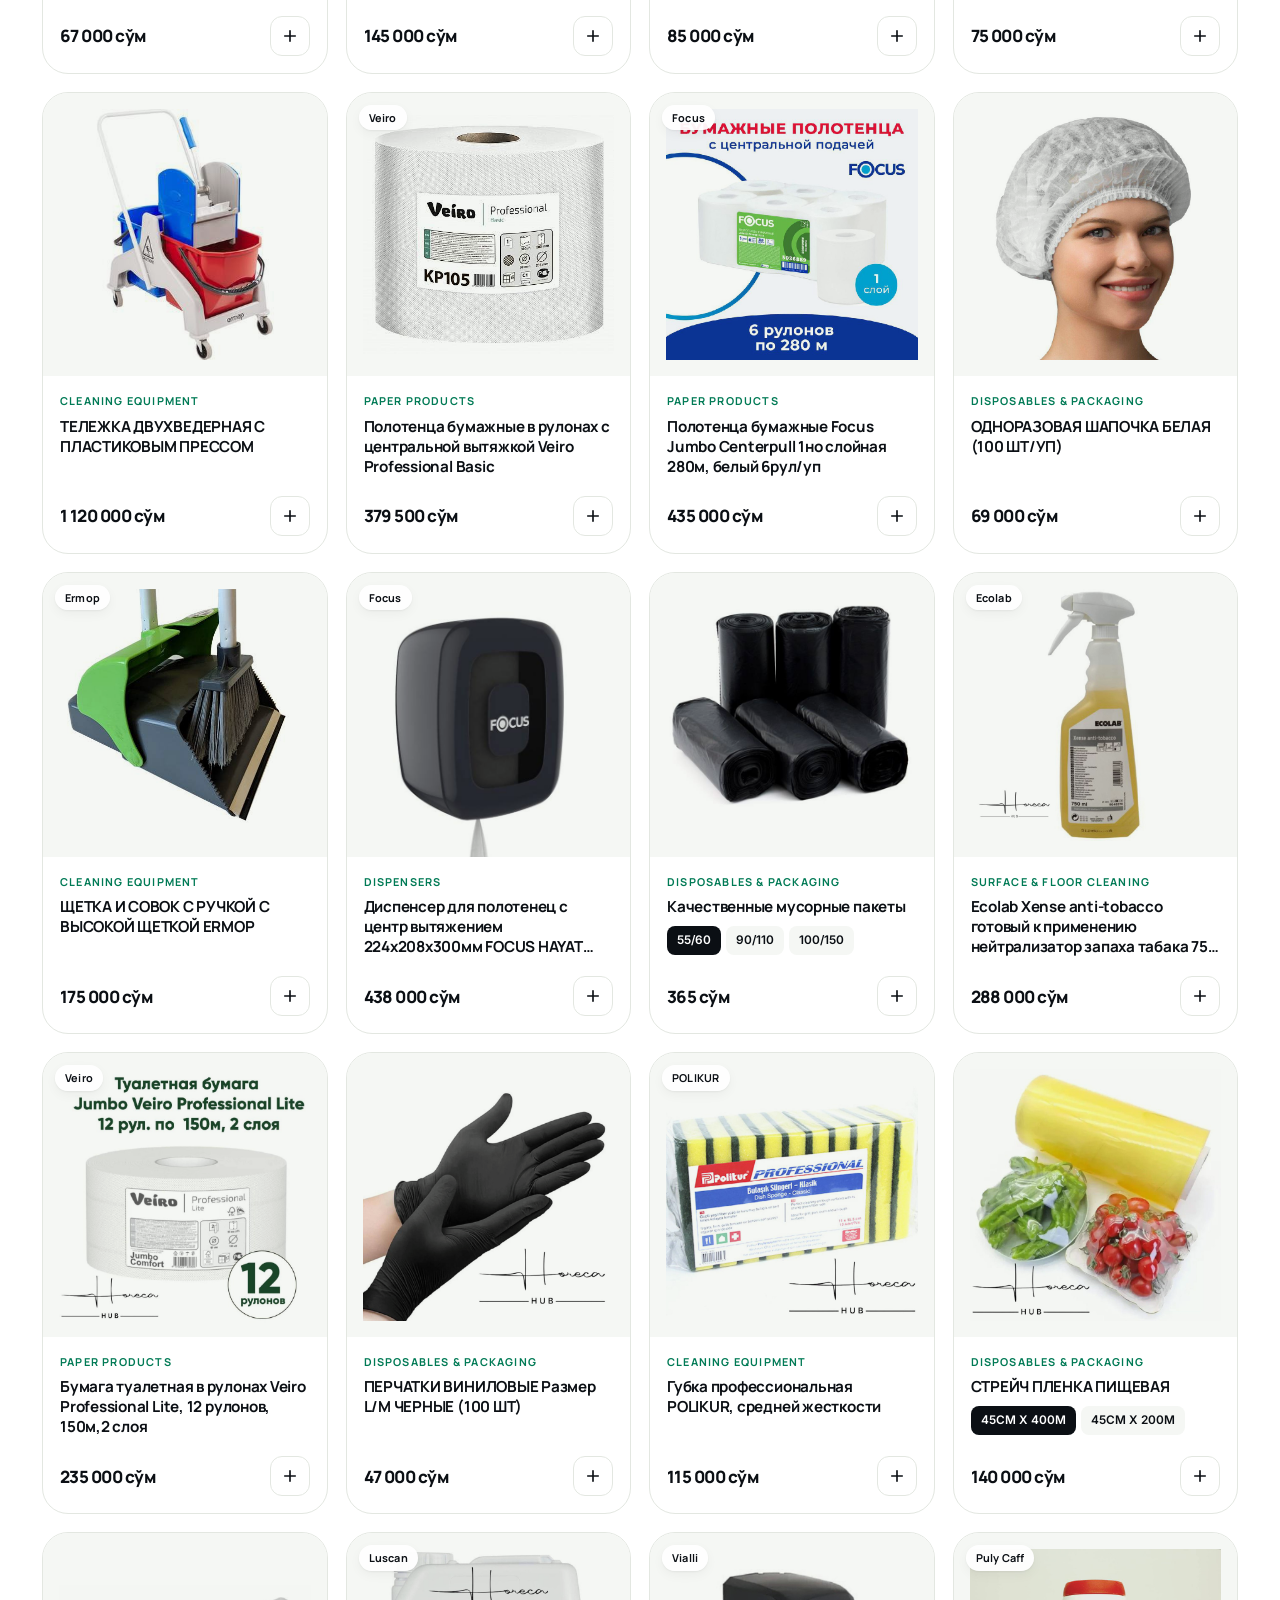
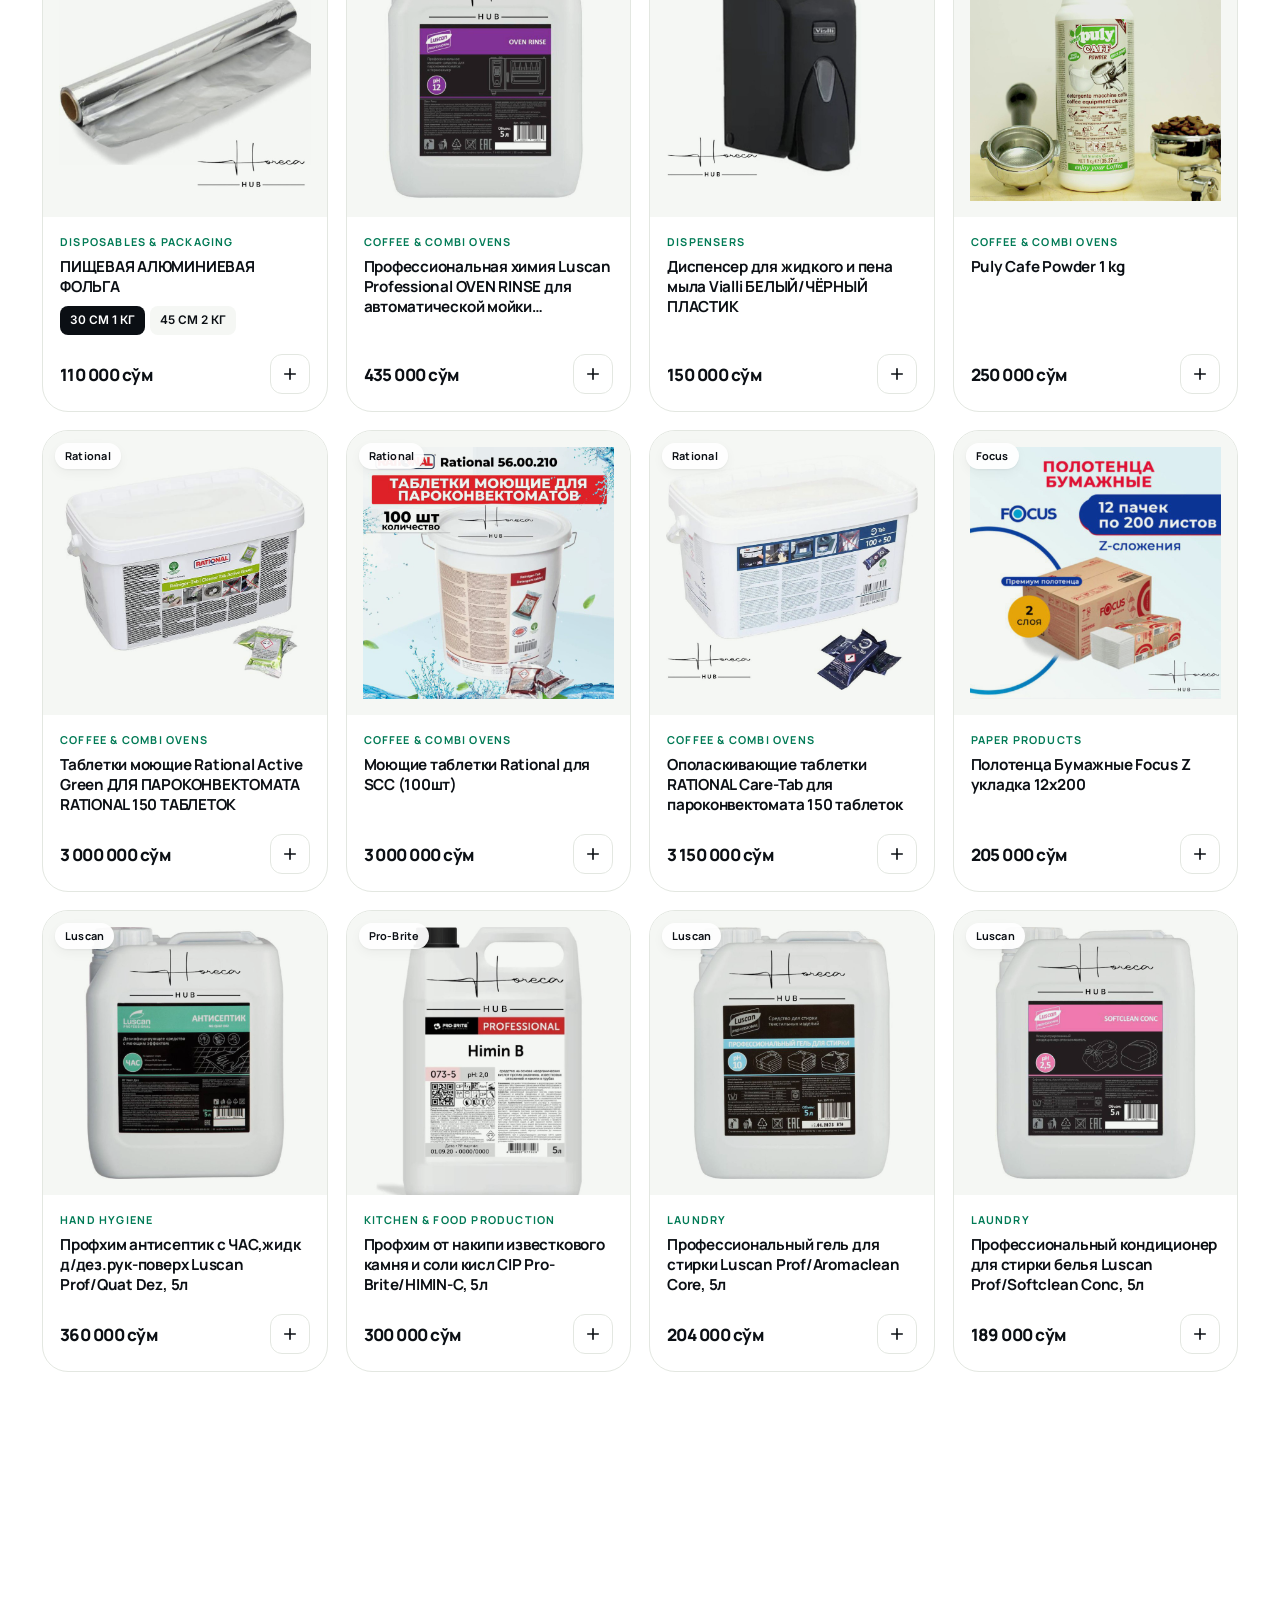
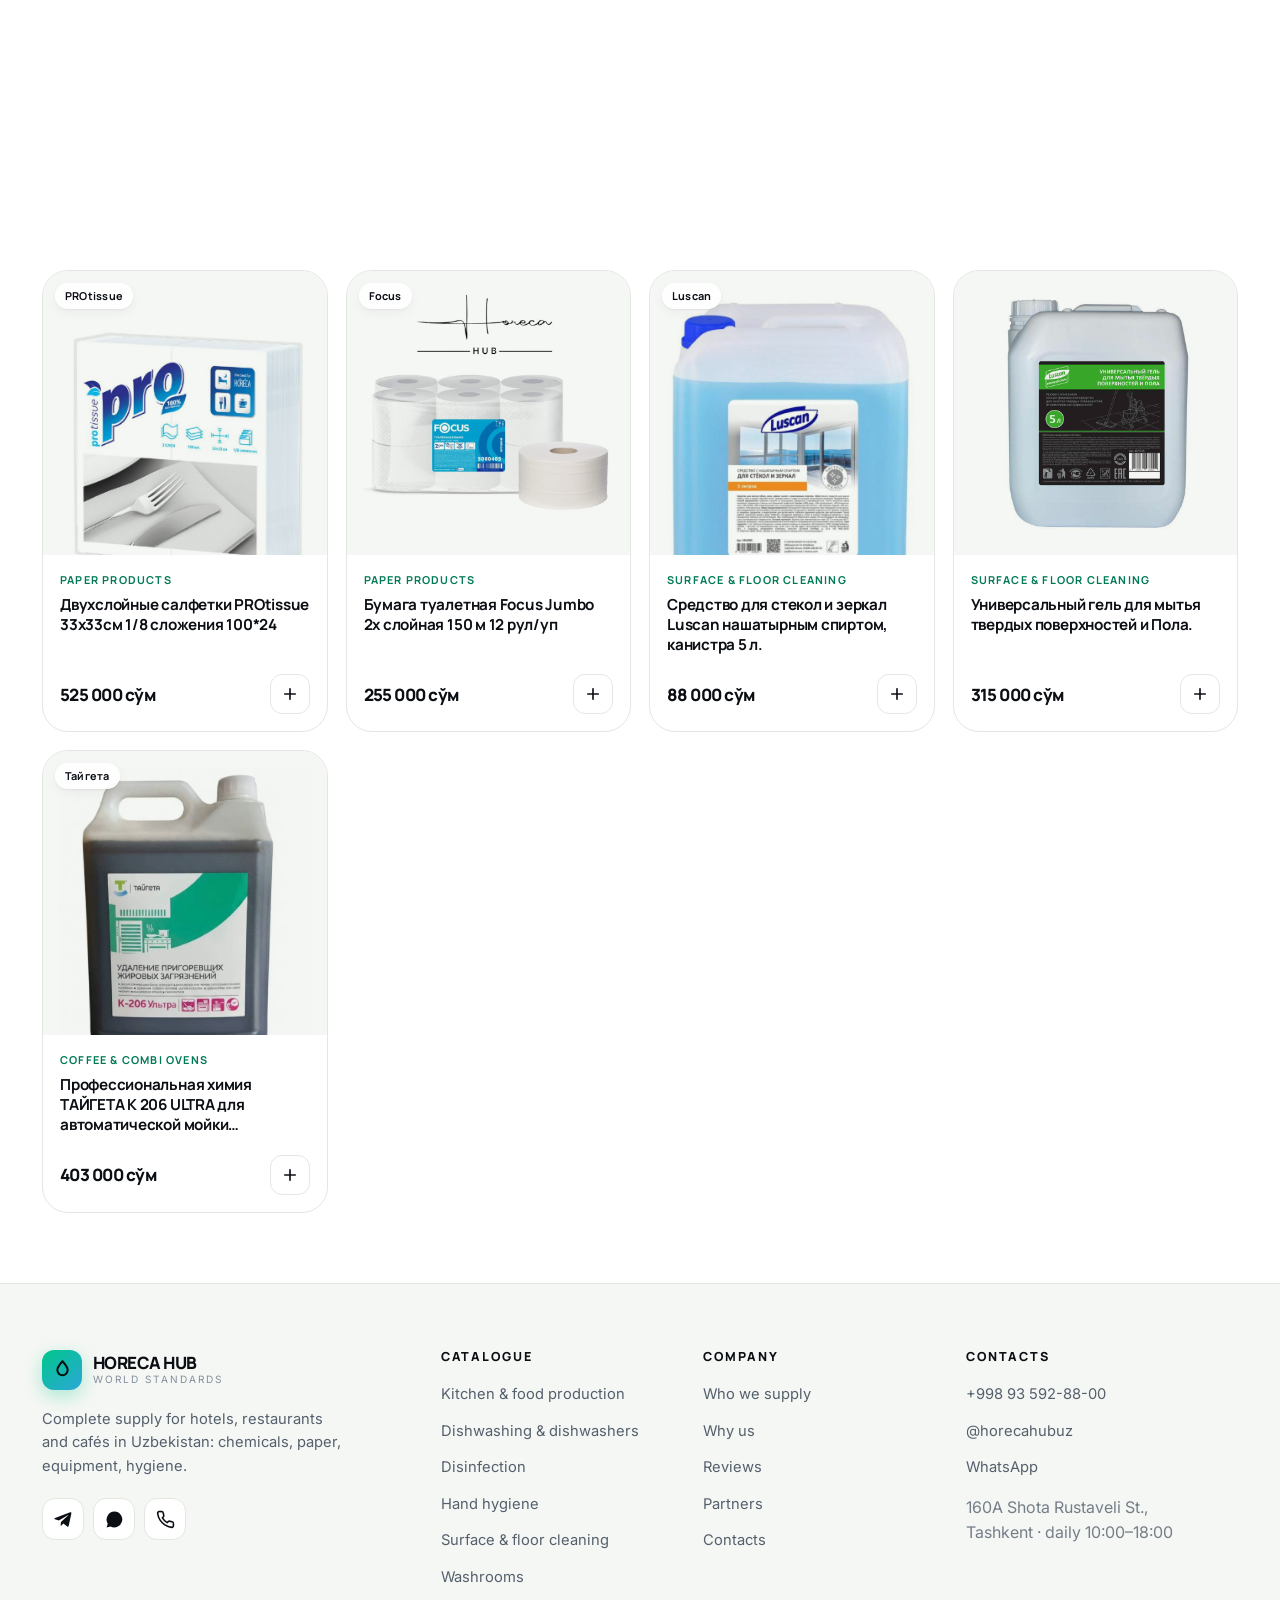
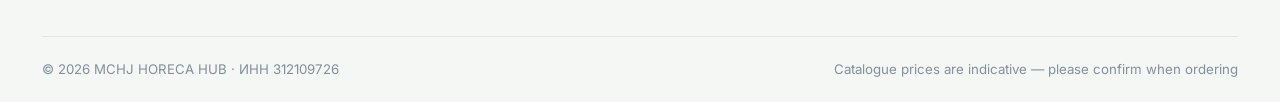
==== commit 5b06c8a7: "Header: fix overflow at 900-1300px (icon-only phone on laptops, burger below 980px) Co-Authored-By: " ====
--- a/catalog.html
+++ b/catalog.html
@@ -17,7 +17,7 @@
 <link rel="preconnect" href="https://fonts.googleapis.com">
 <link rel="preconnect" href="https://fonts.gstatic.com" crossorigin>
 <link href="https://fonts.googleapis.com/css2?family=Inter:wght@400;500;600;700&family=Manrope:wght@700;800&display=swap" rel="stylesheet">
-<link rel="stylesheet" href="assets/css/main.css?v=1.3">
+<link rel="stylesheet" href="assets/css/main.css?v=1.4">
 </head>
 <body>
 
@@ -32,7 +32,6 @@
       <a href="index.html#segments" data-i18n="nav.segments">Кому поставляем</a>
       <a href="index.html#why"      data-i18n="nav.why">Почему мы</a>
       <a href="index.html#reviews"  data-i18n="nav.reviews">Отзывы</a>
-      <a href="index.html#partners" data-i18n="nav.partners">Партнёры</a>
       <a href="index.html#contacts" data-i18n="nav.contacts">Контакты</a>
     </nav>
     <div class="hdr-act">
--- a/assets/css/main.css
+++ b/assets/css/main.css
@@ -509,7 +509,7 @@
 @media(max-width:980px){
   .nav a{padding:9px 10px;font-size:.88rem}
 }
-@media(max-width:900px){
+@media(max-width:979px){
   .nav{display:none}
   .burger{display:flex}
   .hdr-tel{display:none}
@@ -568,7 +568,14 @@
 .par-wm{font-family:var(--fd);font-weight:800;font-size:1.04rem;letter-spacing:-.02em;line-height:1.15;
   text-align:center;color:var(--txt-3);transition:color .25s}
 .par:hover .par-wm{color:var(--txt)}
+.par-txt{gap:10px}
+.par .par-mk{max-height:34px;flex:none}
 @media(max-width:1080px){.pars,.pars-corp{grid-template-columns:repeat(4,1fr)}}
 @media(max-width:680px){.pars,.pars-corp{grid-template-columns:repeat(3,1fr);gap:8px}
   .par{height:76px;padding:10px}.par img{max-height:42px}.par-wm{font-size:.86rem}}
-@media(max-width:440px){.pars,.pars-corp{grid-template-columns:repeat(2,1fr)}}
+@media(max-width:440px){.par{height:62px;padding:8px;border-radius:var(--r-s)}.par img{max-height:32px}
+  .par .par-mk{max-height:22px}.par-txt{gap:6px}.par-wm{font-size:.76rem}.par-t{margin:32px 0 12px}}
+
+/* шапка: на ноутбуках номер прячем в иконку, чтобы кнопка «Заказать» не уезжала за край */
+@media(max-width:1300px) and (min-width:901px){.hdr-tel{font-size:0;gap:0}.hdr-tel svg{width:20px;height:20px}}
+@media(max-width:1080px) and (min-width:901px){.nav a{padding:9px 8px;font-size:.86rem}.lang button{padding-inline:7px}}
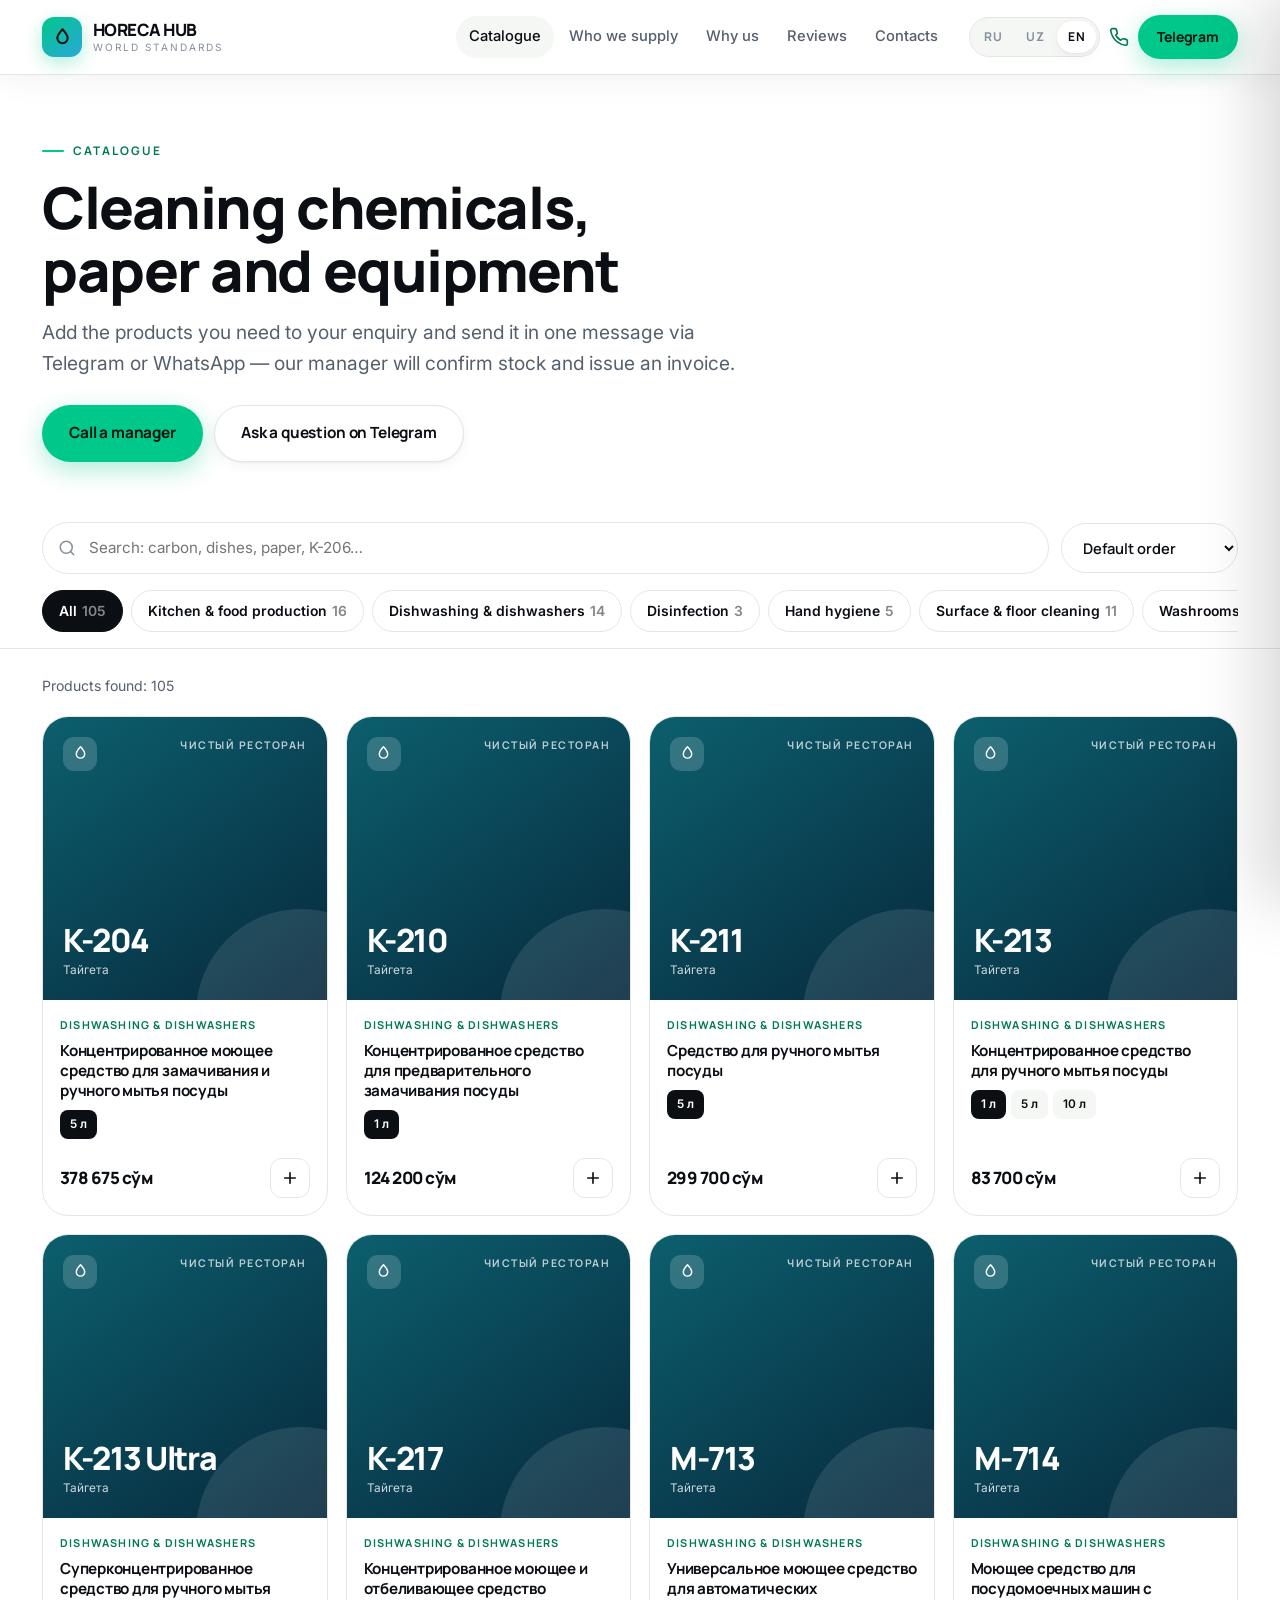
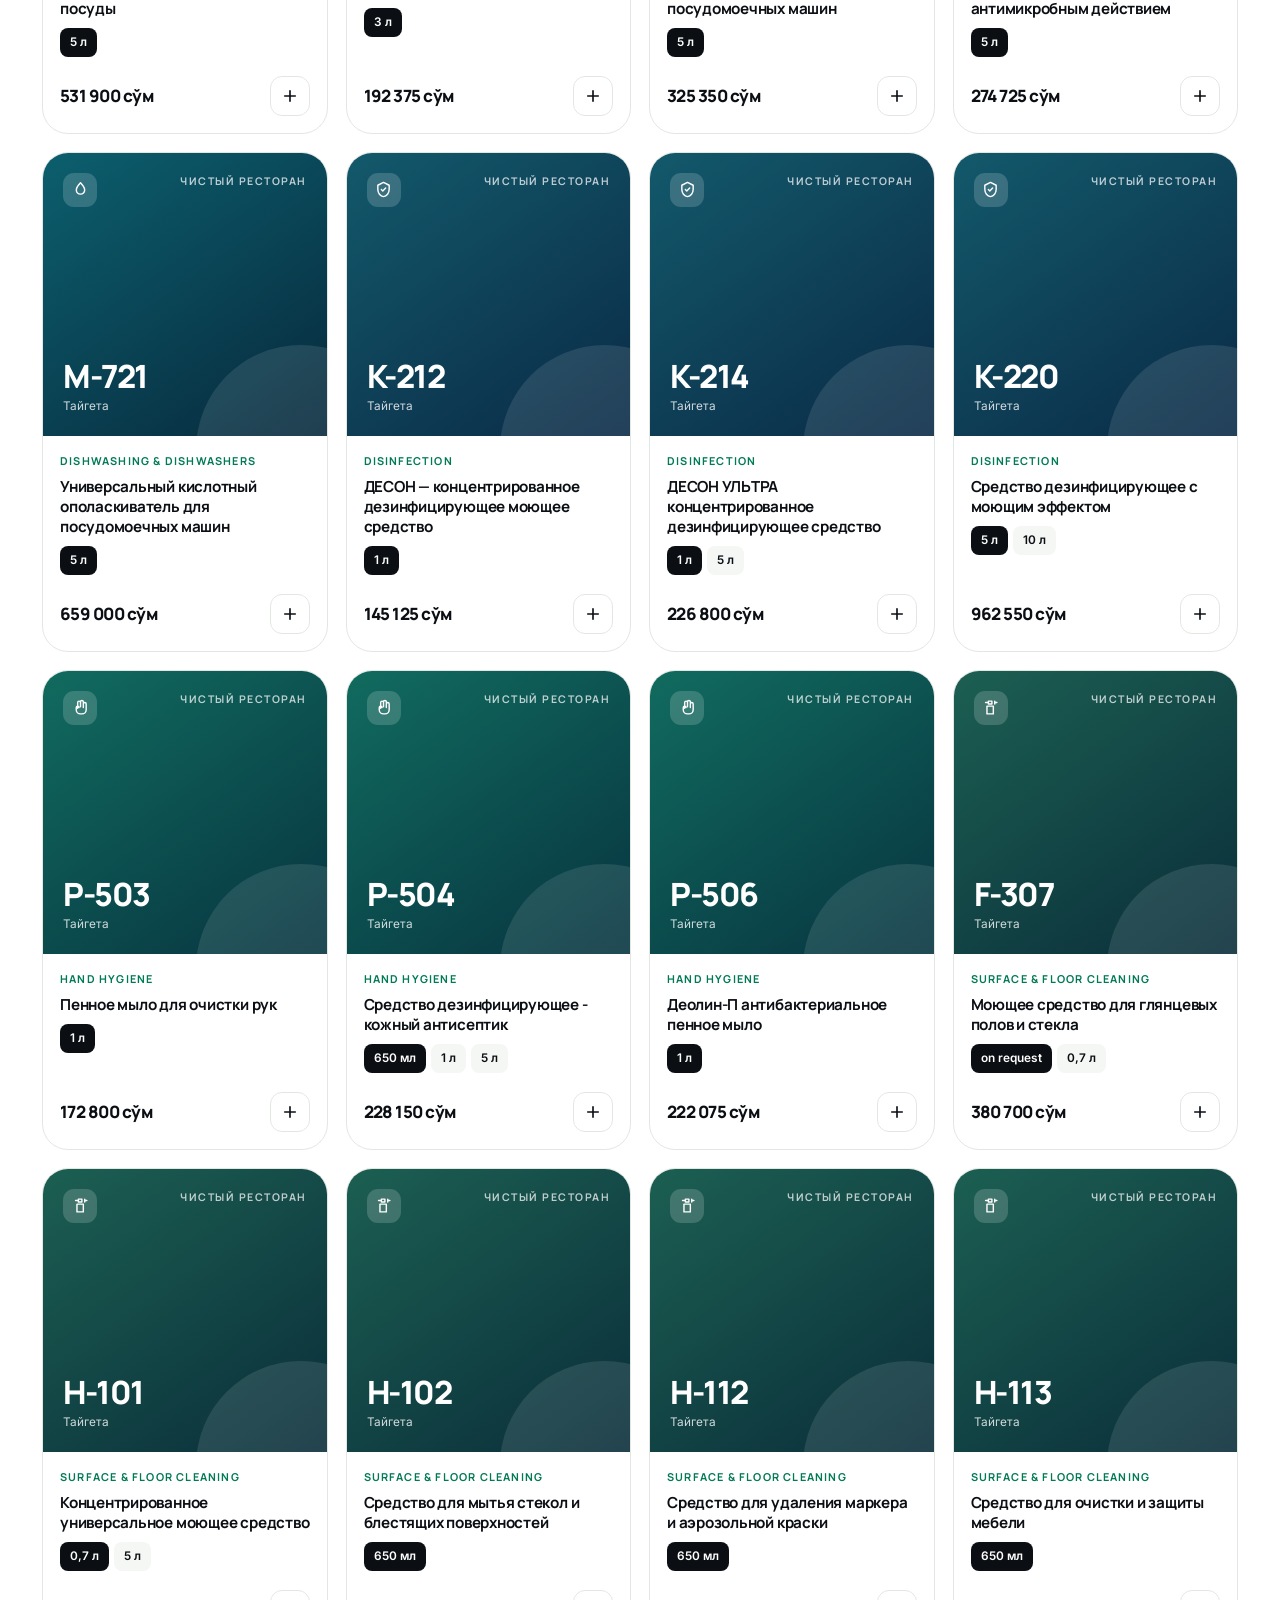
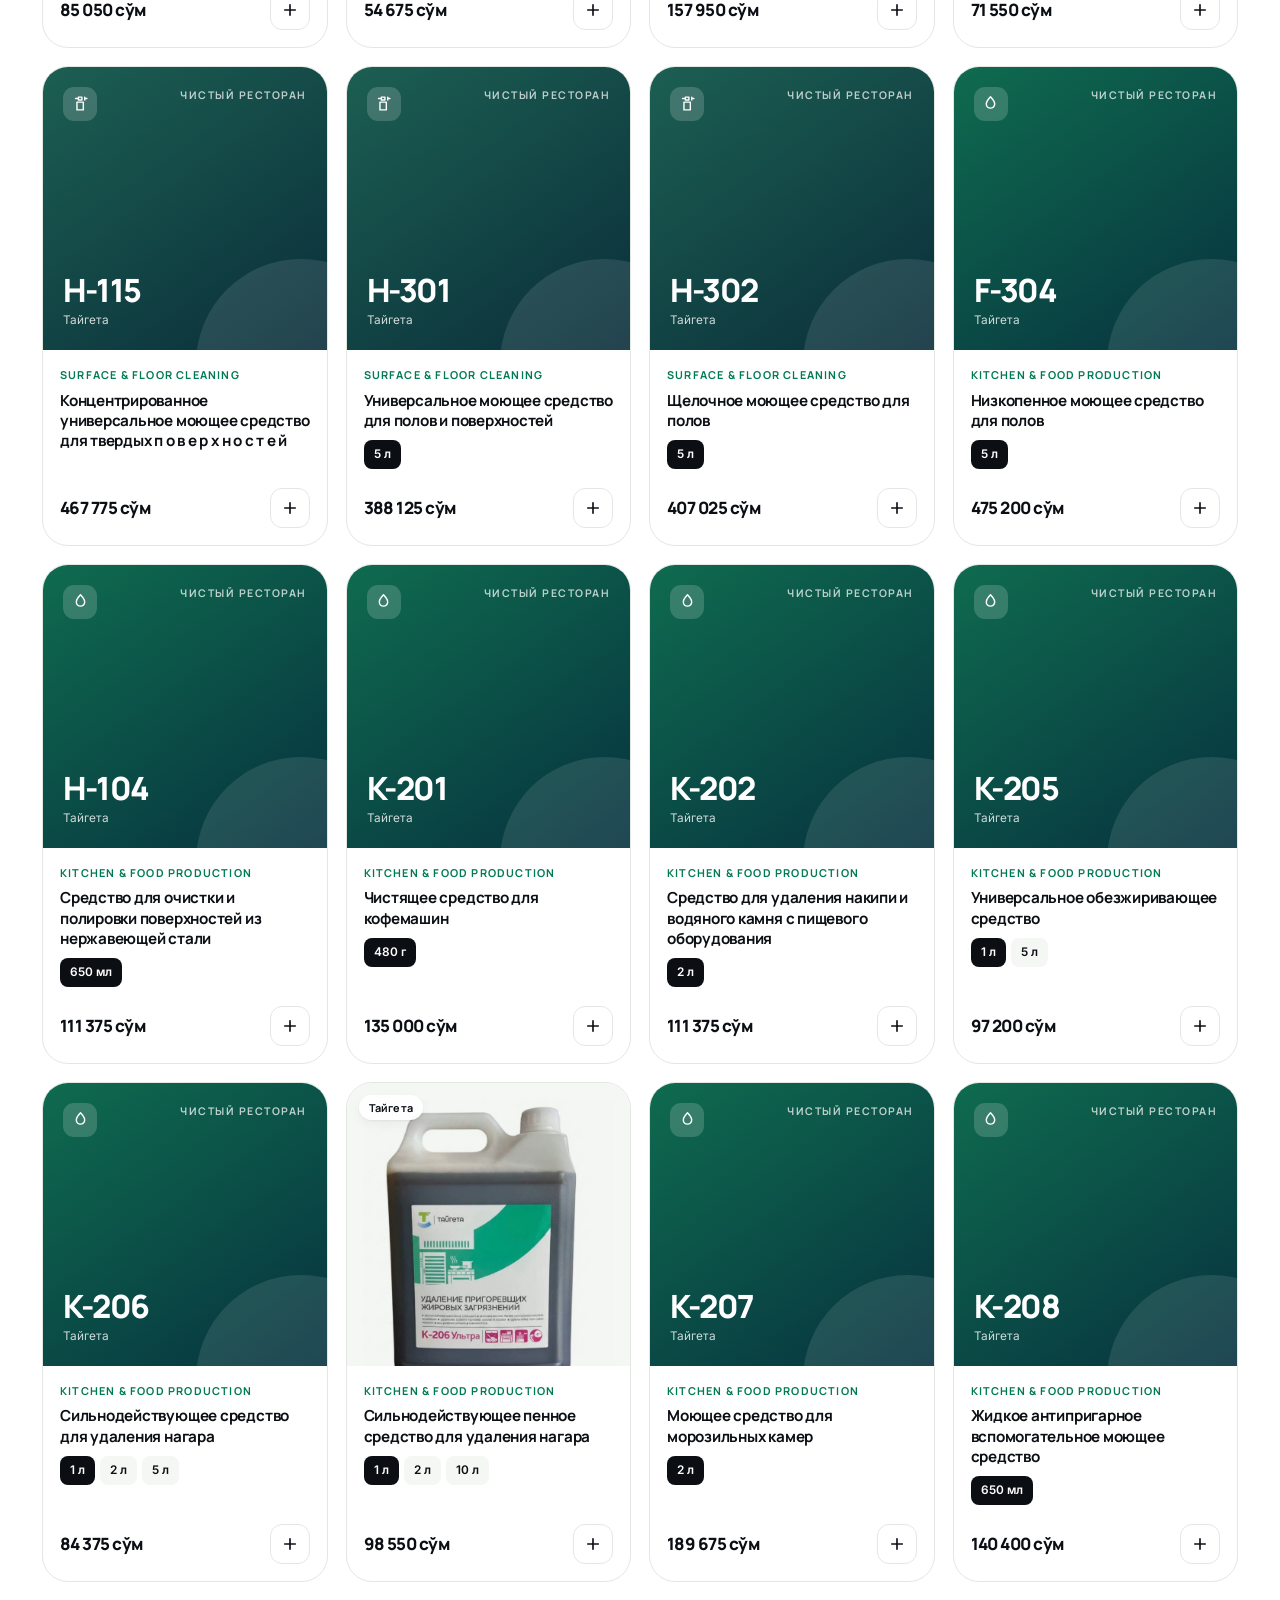
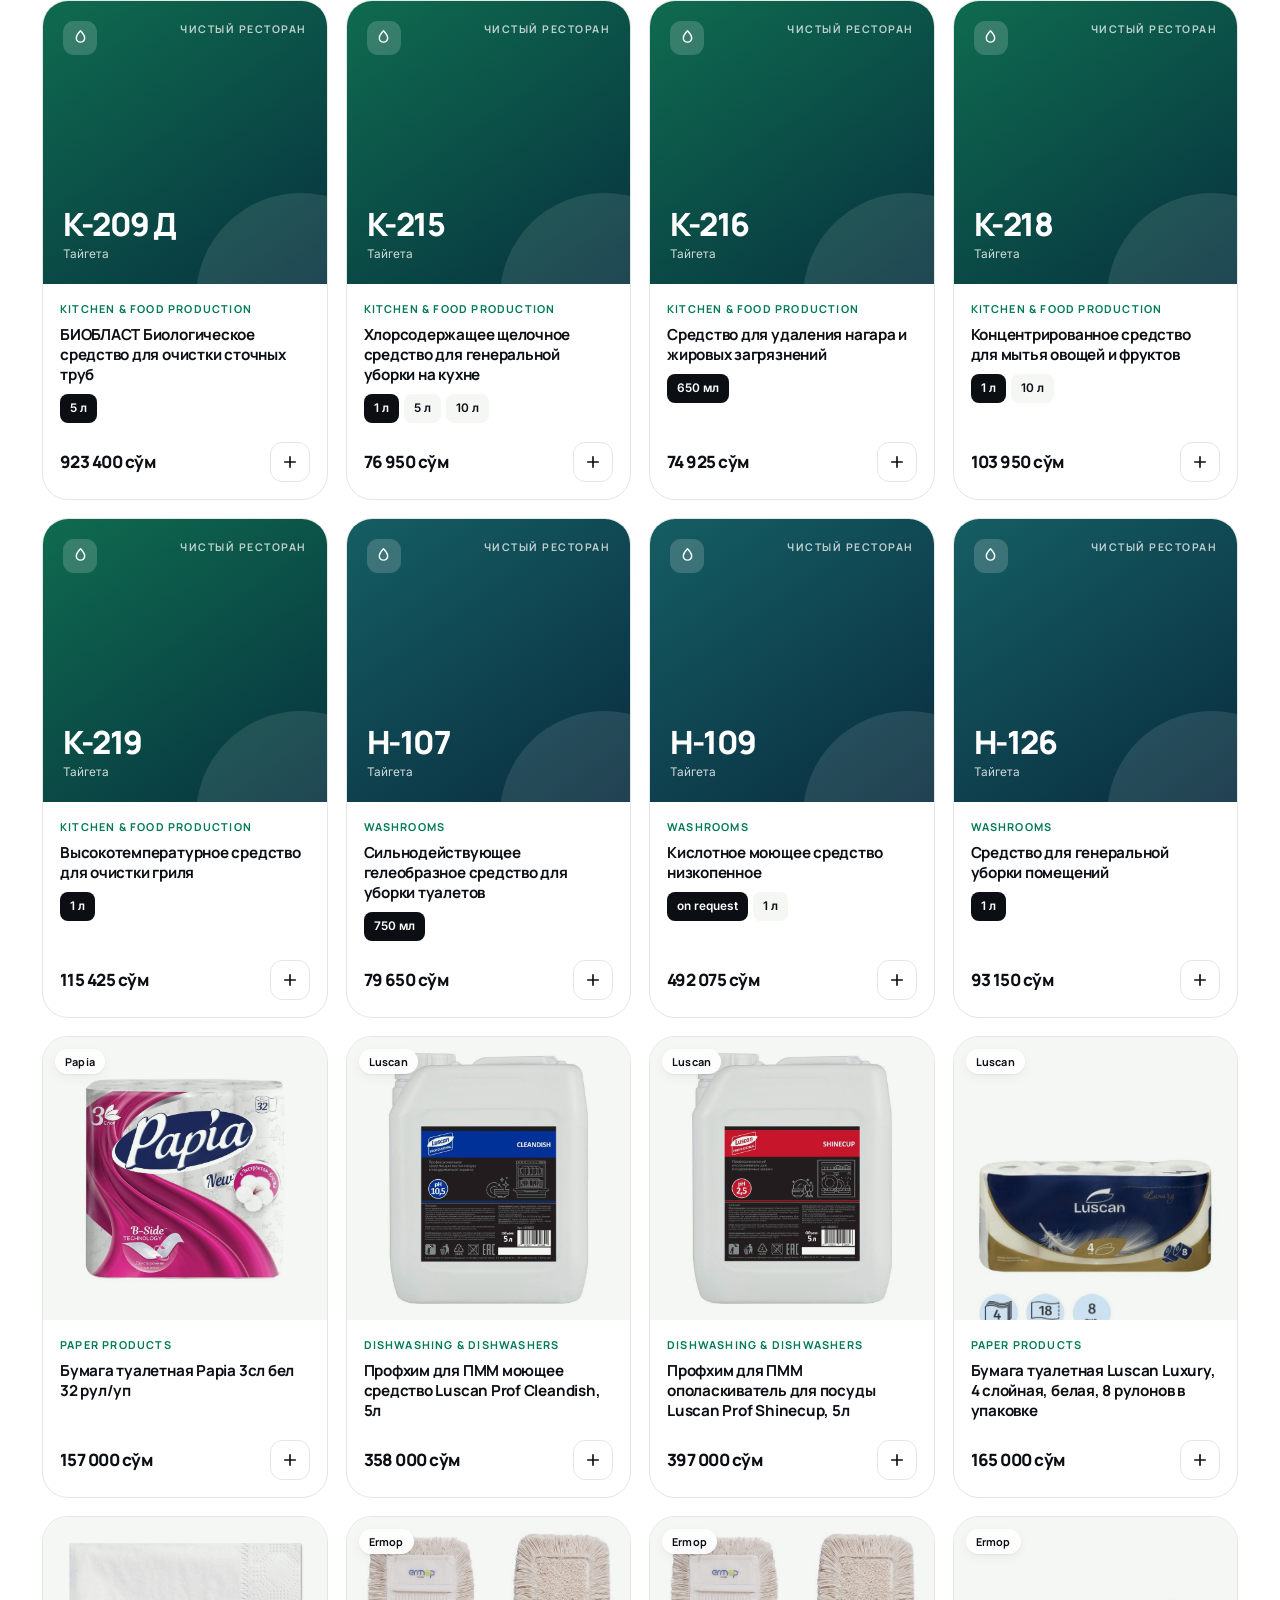
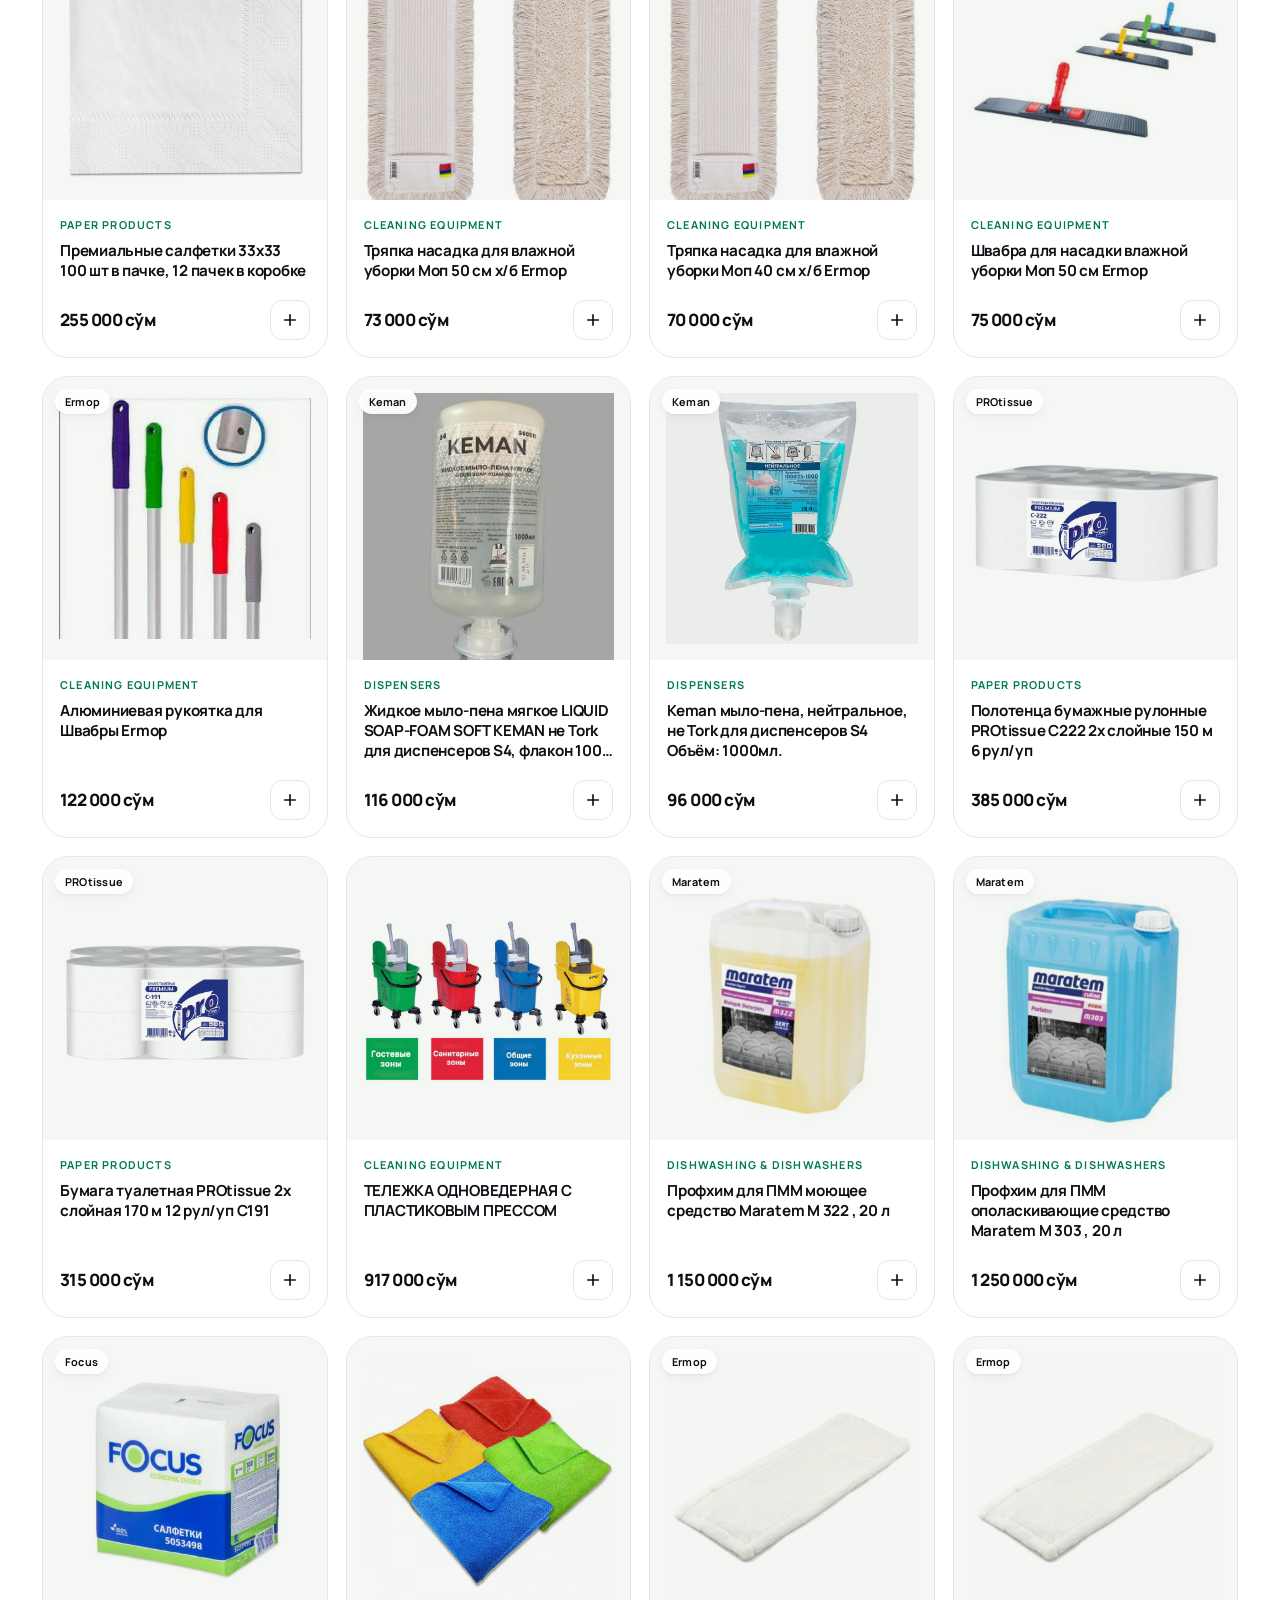
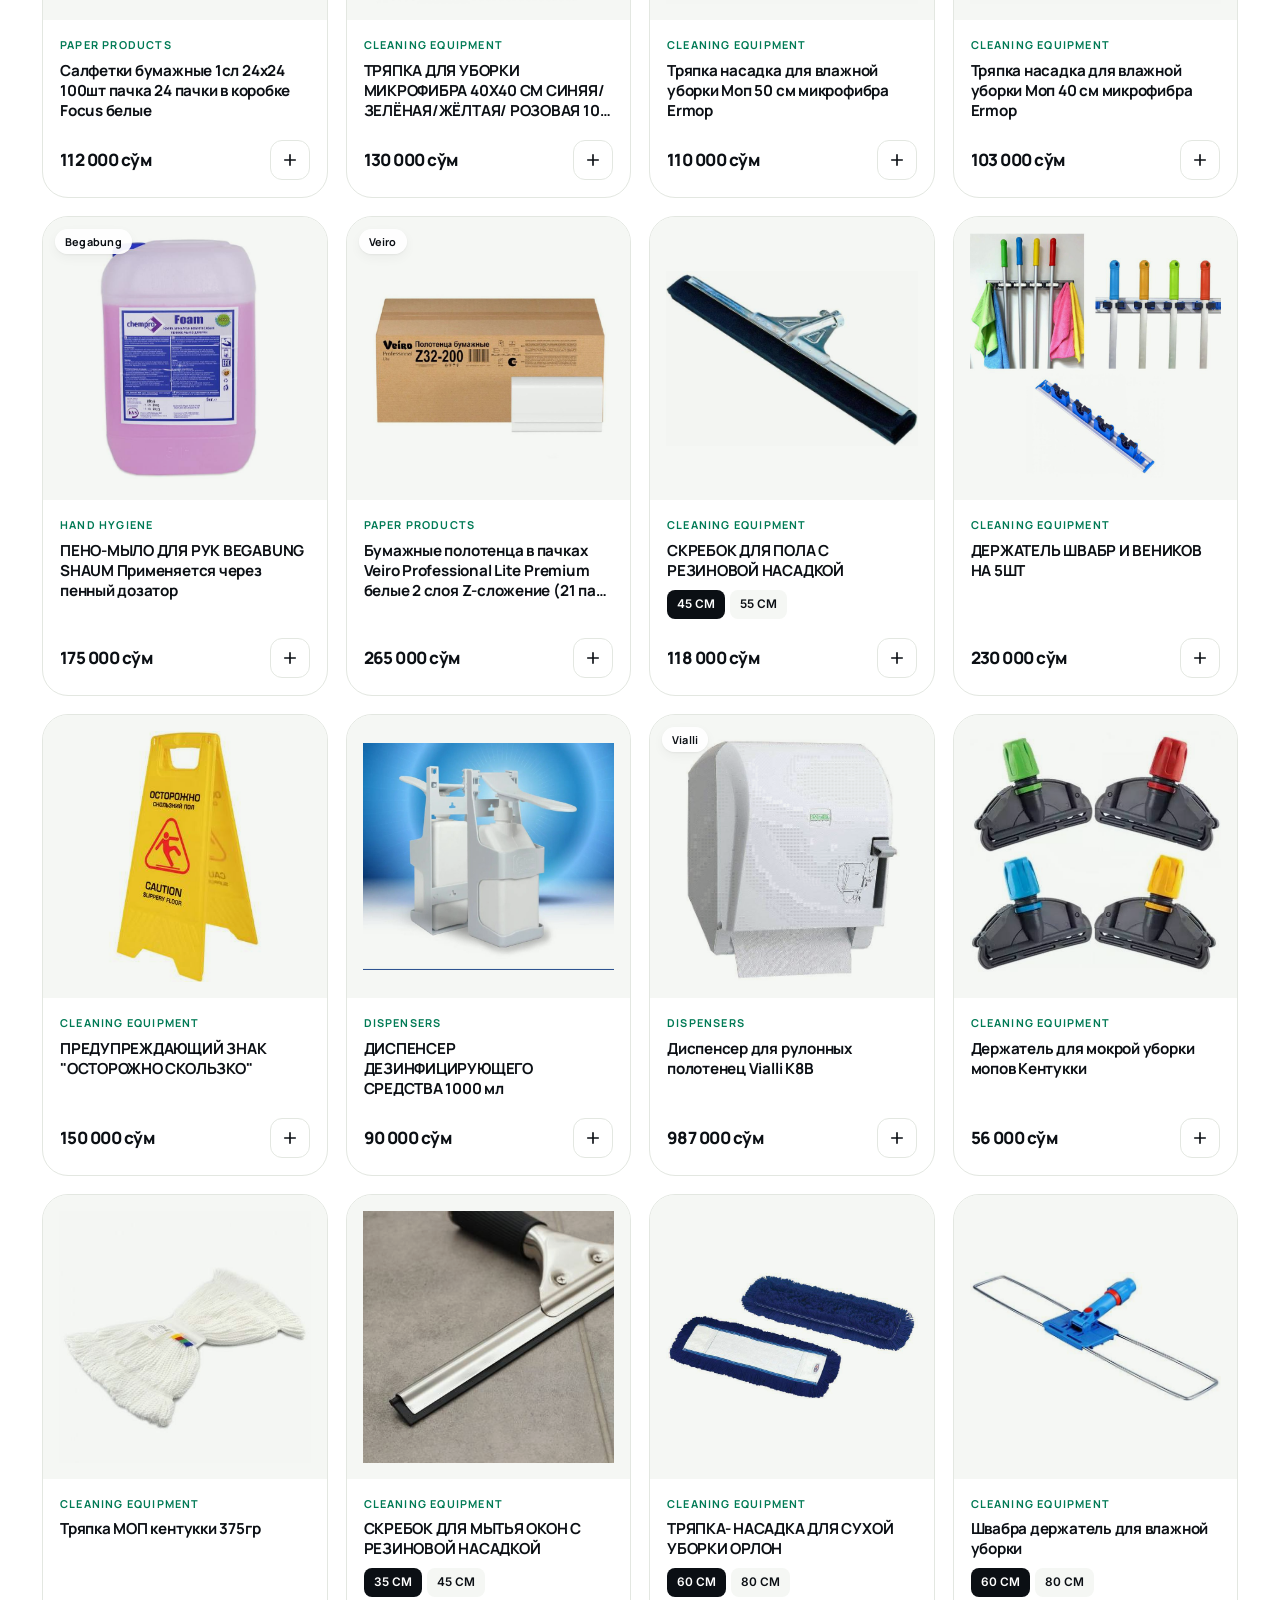
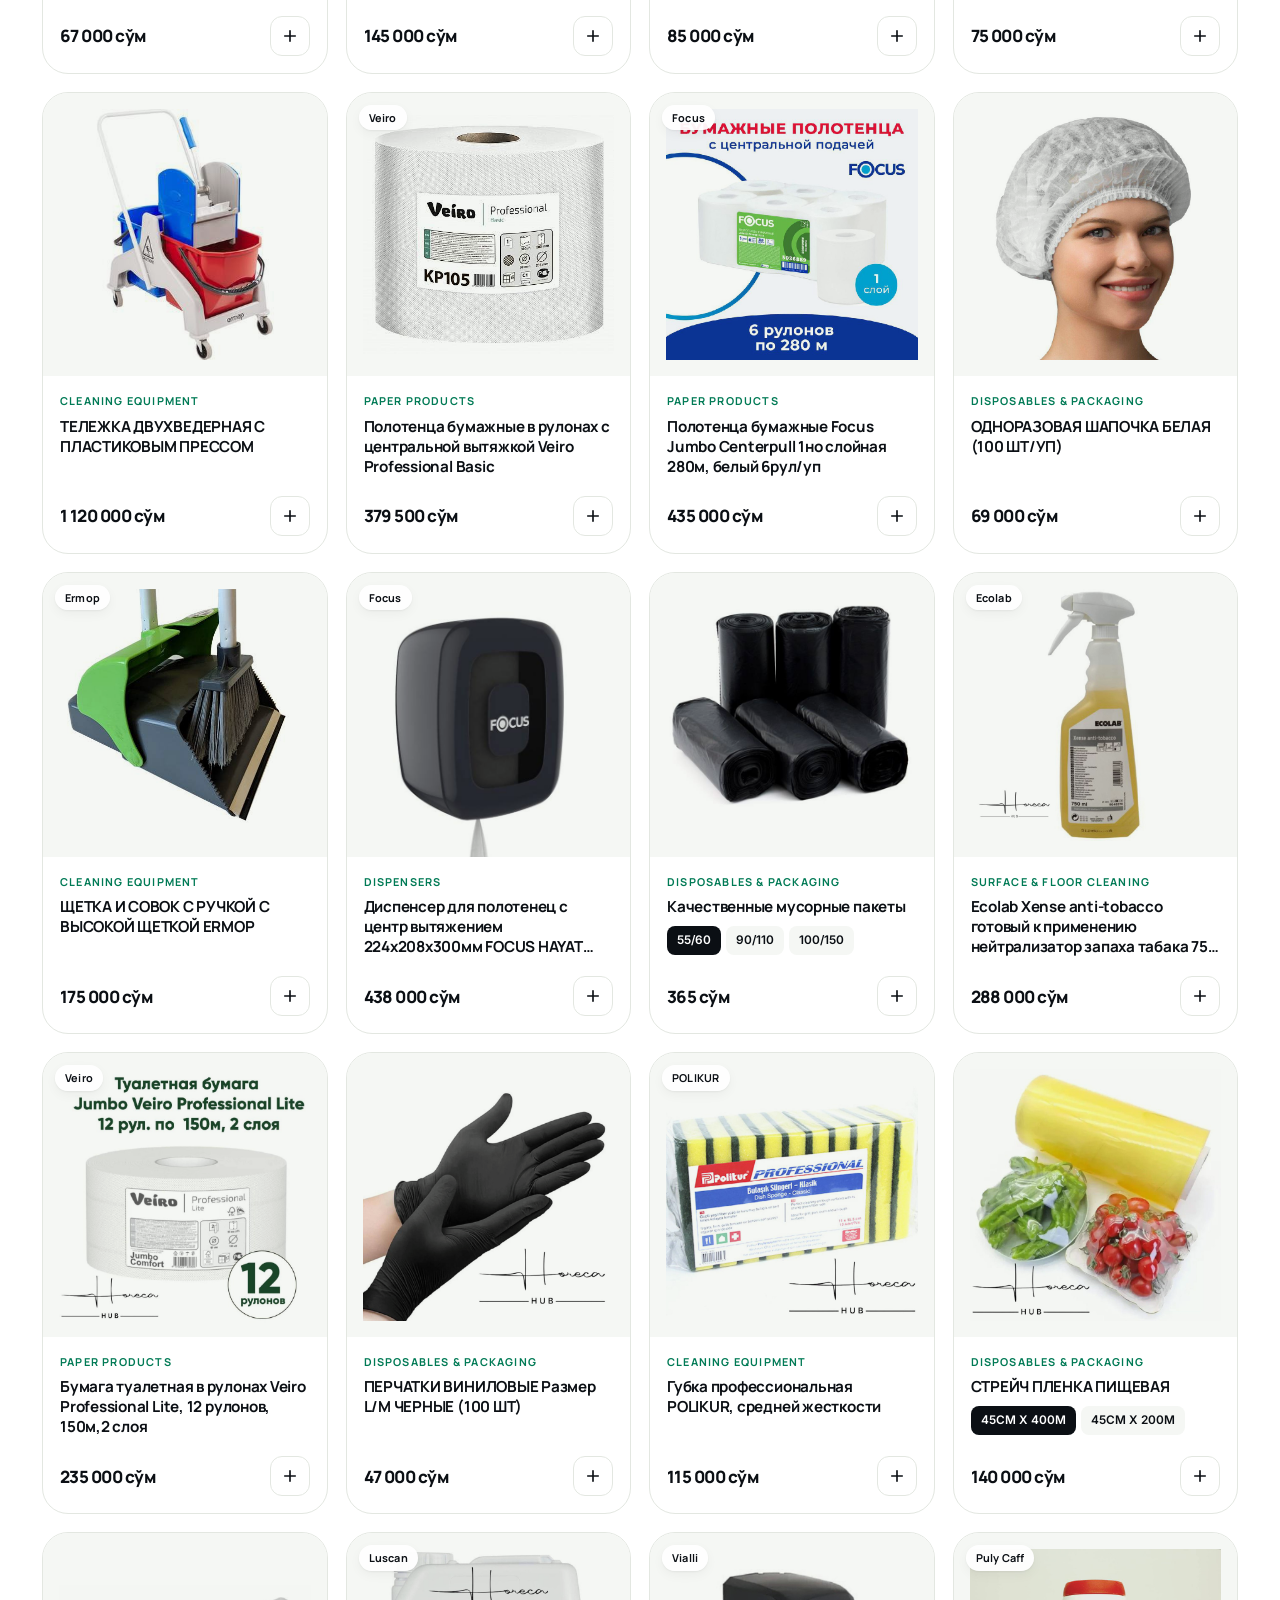
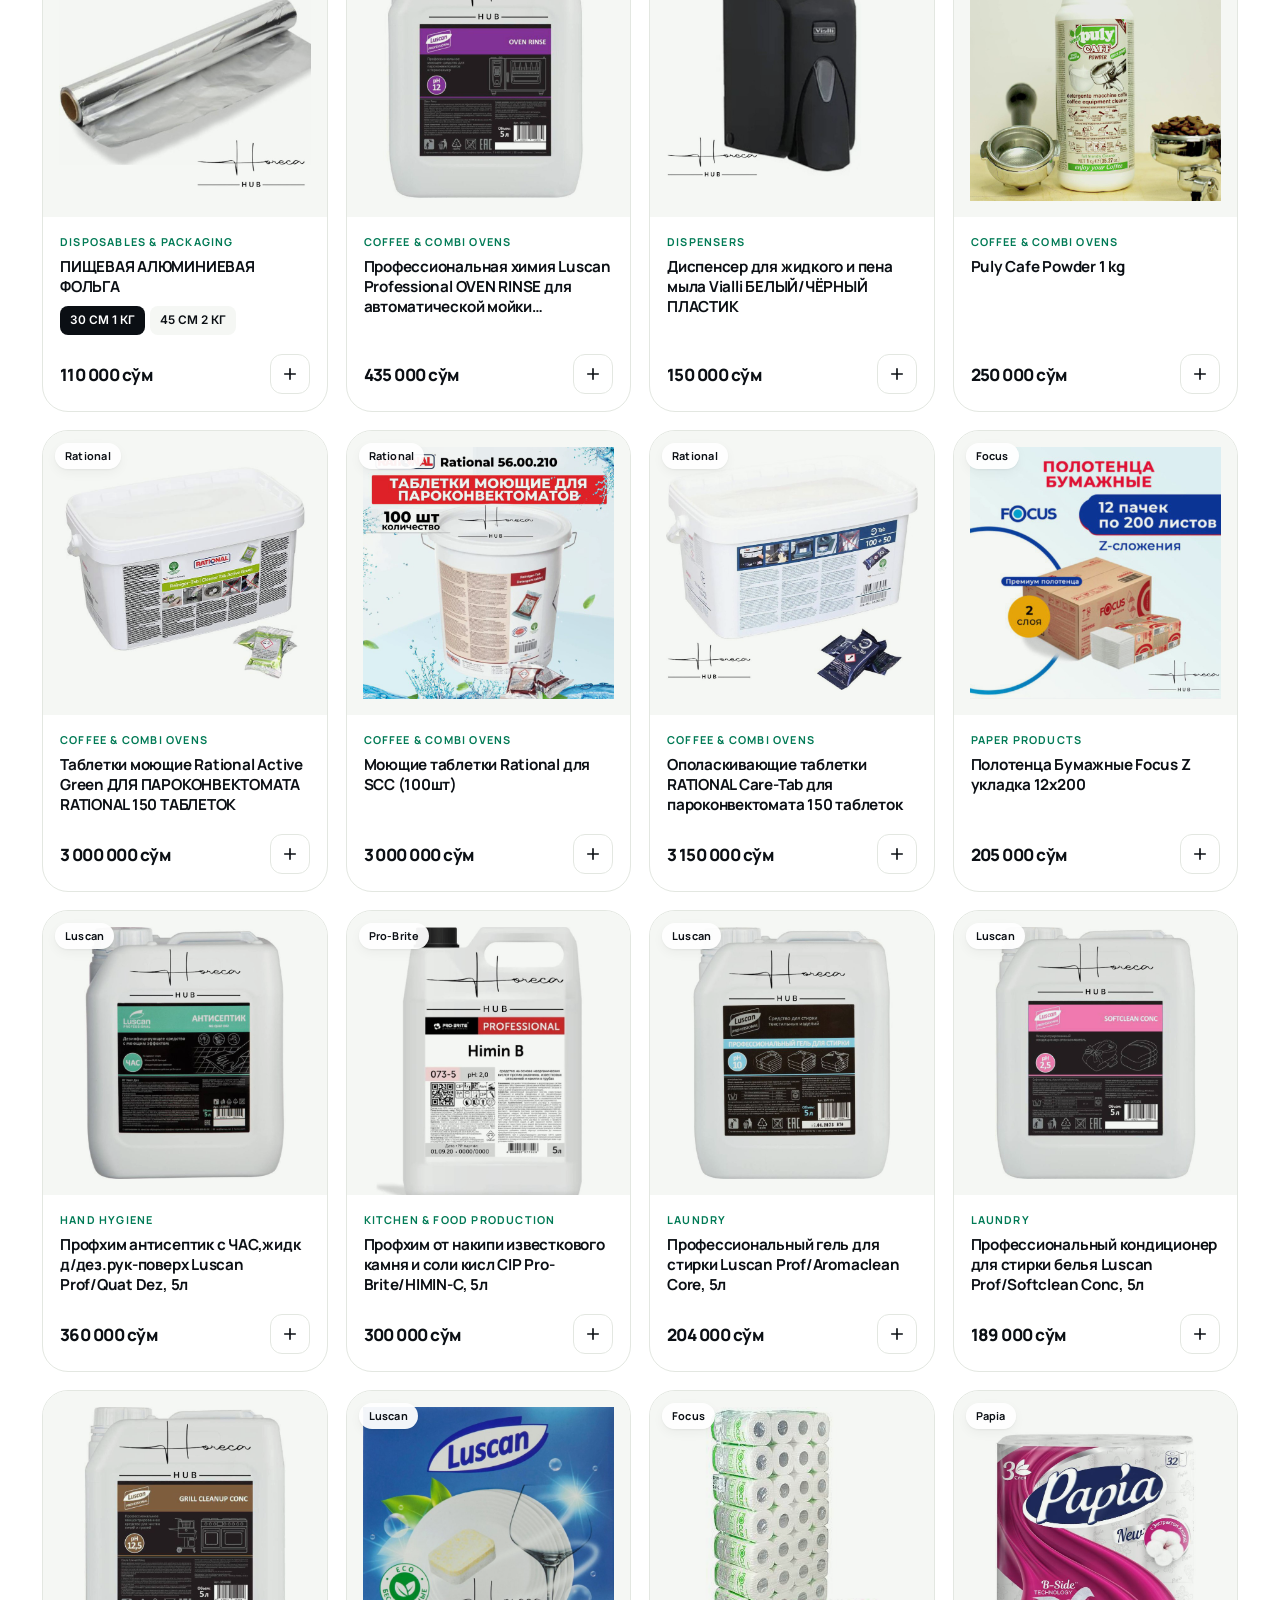
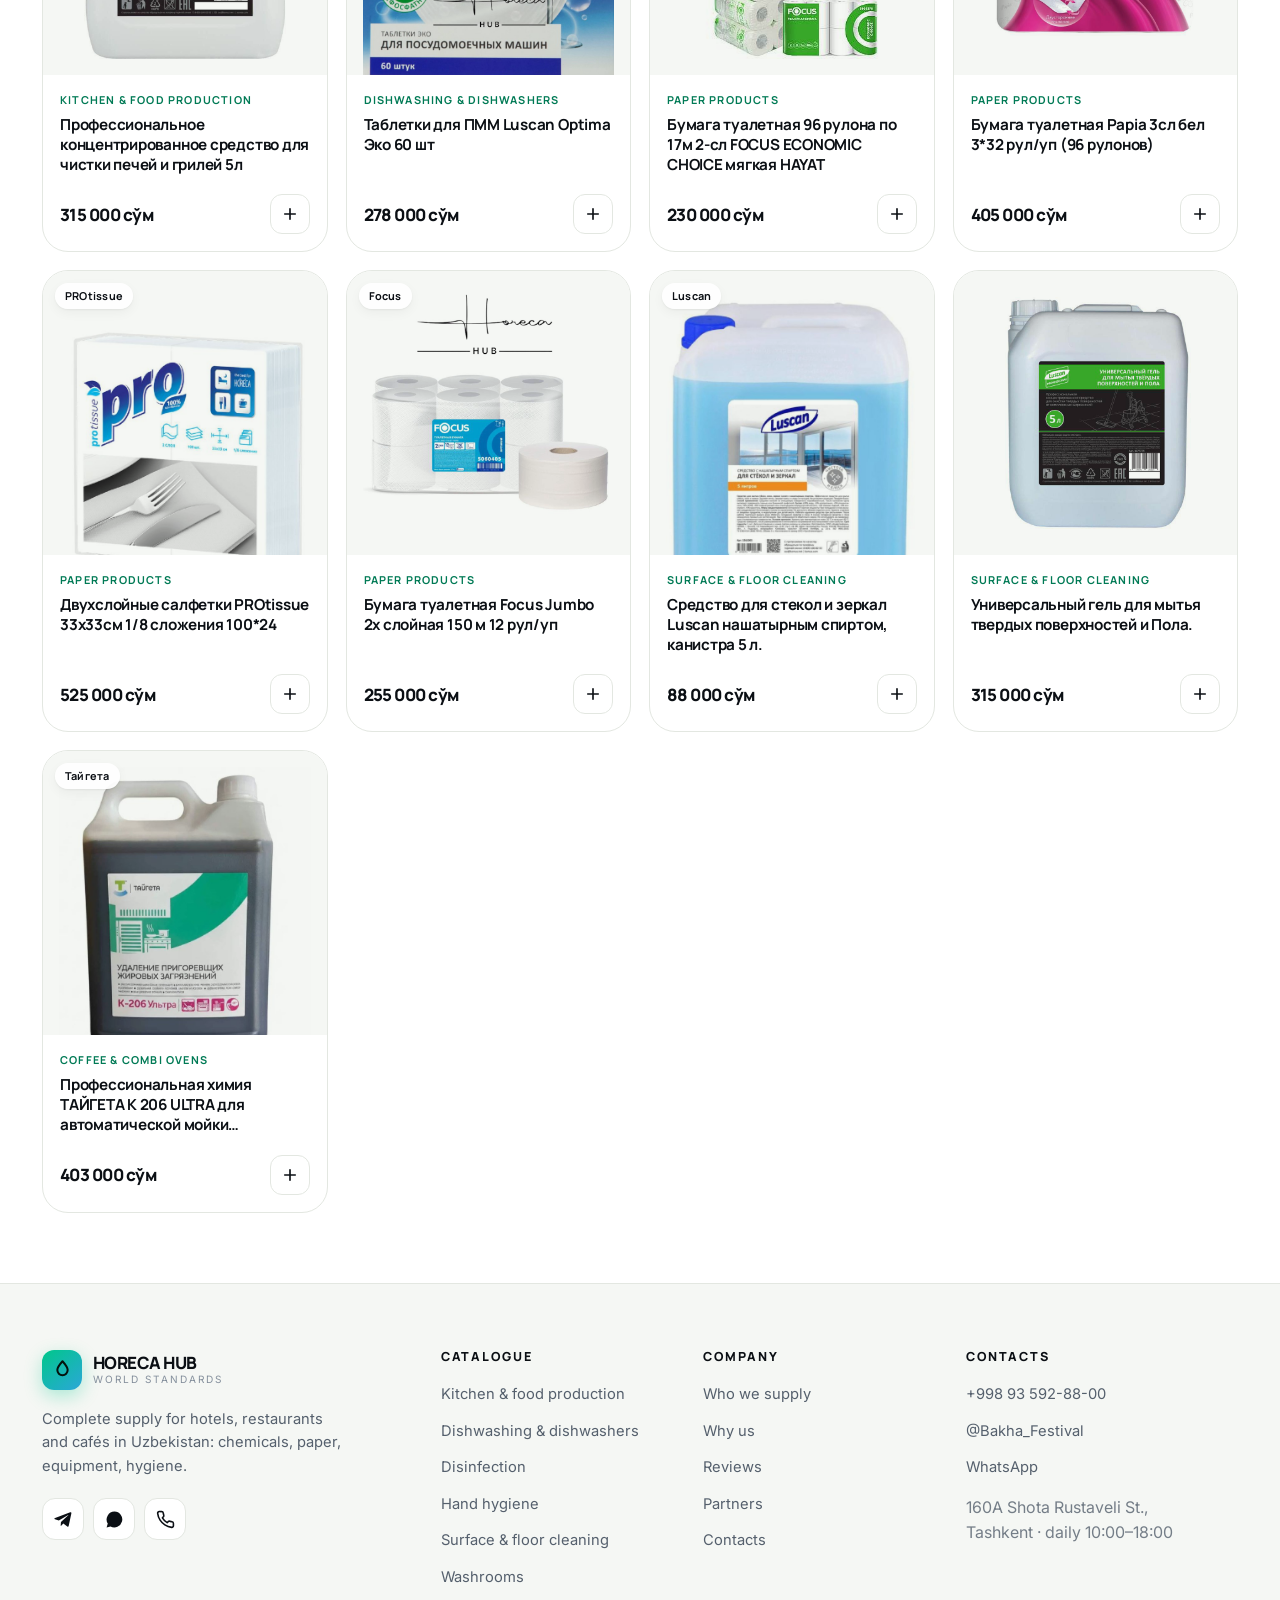
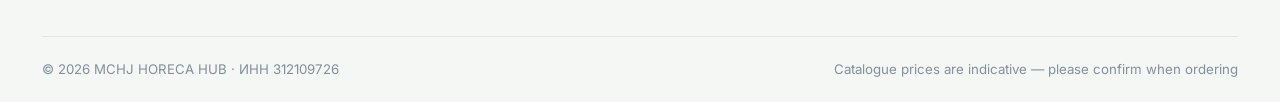
==== commit 5cdc523b: "Telegram: switch all links and order form to @Bakha_Festival Co-Authored-By: Claude Opus 5.5 <norepl" ====
--- a/catalog.html
+++ b/catalog.html
@@ -43,7 +43,7 @@
       <a class="hdr-tel" href="tel:+998935928800">
         <svg viewBox="0 0 24 24" fill="none" stroke="currentColor" stroke-width="2" stroke-linecap="round" stroke-linejoin="round"><path d="M22 16.9v3a2 2 0 0 1-2.2 2 19.8 19.8 0 0 1-8.6-3.1 19.5 19.5 0 0 1-6-6A19.8 19.8 0 0 1 2.1 4.2 2 2 0 0 1 4.1 2h3a2 2 0 0 1 2 1.7c.1 1 .4 1.9.7 2.8a2 2 0 0 1-.5 2.1L8.1 9.9a16 16 0 0 0 6 6l1.3-1.2a2 2 0 0 1 2.1-.5c.9.3 1.8.6 2.8.7a2 2 0 0 1 1.7 2Z"/></svg>
         +998 93 592-88-00</a>
-      <a class="btn btn-a btn-s" href="https://t.me/horecahubuz" target="_blank" rel="noopener">Telegram</a>
+      <a class="btn btn-a btn-s" href="https://t.me/Bakha_Festival" target="_blank" rel="noopener">Telegram</a>
       <button class="burger" id="burger" aria-label="Меню" aria-expanded="false"><span></span><span></span><span></span></button>
     </div>
   </div>
@@ -63,7 +63,7 @@
   <a class="d-l" href="index.html#contacts" data-i18n="nav.contacts">Контакты</a>
   <div class="d-act">
     <a class="btn btn-a btn-block" href="tel:+998935928800" data-i18n="btn.call">Позвонить</a>
-    <a class="btn btn-tg btn-block" href="https://t.me/horecahubuz" target="_blank" rel="noopener">Telegram</a>
+    <a class="btn btn-tg btn-block" href="https://t.me/Bakha_Festival" target="_blank" rel="noopener">Telegram</a>
   </div>
 </div>
 
@@ -74,7 +74,7 @@
     <p class="lead" style="margin-top:16px;max-width:60ch" data-i18n="cp.lead">Добавьте нужные позиции в заявку и отправьте одним сообщением в Telegram или WhatsApp — менеджер подтвердит наличие и выставит счёт.</p>
     <div class="cta-row" style="margin-top:26px">
       <a class="btn btn-a" href="tel:+998935928800" data-i18n="cp.callMgr">Позвонить менеджеру</a>
-      <a class="btn btn-g" href="https://t.me/horecahubuz" target="_blank" rel="noopener" data-i18n="cp.askTg">Задать вопрос в Telegram</a>
+      <a class="btn btn-g" href="https://t.me/Bakha_Festival" target="_blank" rel="noopener" data-i18n="cp.askTg">Задать вопрос в Telegram</a>
     </div>
   </div>
 </section>
@@ -104,7 +104,7 @@
     <svg viewBox="0 0 24 24" fill="none" stroke="currentColor" stroke-width="1.6" stroke-linecap="round" stroke-linejoin="round"><circle cx="11" cy="11" r="8"/><path d="m21 21-4.3-4.3"/></svg>
     <h3 class="h-m" data-i18n="cp.emptyH">Ничего не нашлось</h3>
     <p style="margin-top:8px" data-i18n="cp.emptyP">Попробуйте изменить запрос или напишите нам — подберём аналог.</p>
-    <a class="btn btn-a" style="margin-top:18px" href="https://t.me/horecahubuz" target="_blank" rel="noopener" data-i18n="cp.emptyBtn">Спросить в Telegram</a>
+    <a class="btn btn-a" style="margin-top:18px" href="https://t.me/Bakha_Festival" target="_blank" rel="noopener" data-i18n="cp.emptyBtn">Спросить в Telegram</a>
   </div>
 </main>
 
@@ -117,7 +117,7 @@
           <span class="logo-t"><b>HORECA HUB</b><i data-i18n="brand.tagline">Мировые стандарты</i></span></a>
         <p style="font-size:.92rem;max-width:34ch" data-i18n="ft.about">Комплексное снабжение гостиниц, ресторанов и кафе в Узбекистане.</p>
         <div class="soc">
-          <a href="https://t.me/horecahubuz" target="_blank" rel="noopener" aria-label="Telegram"><svg viewBox="0 0 24 24" fill="currentColor"><path d="M21.9 4.3 18.6 20c-.2 1.1-.9 1.4-1.8.9l-5-3.7-2.4 2.3c-.3.3-.5.5-1 .5l.4-5 9.2-8.3c.4-.4-.1-.6-.6-.2L6.1 13.2l-4.9-1.5c-1-.3-1-1 .2-1.5l19.1-7.4c.9-.3 1.7.2 1.4 1.5Z"/></svg></a>
+          <a href="https://t.me/Bakha_Festival" target="_blank" rel="noopener" aria-label="Telegram"><svg viewBox="0 0 24 24" fill="currentColor"><path d="M21.9 4.3 18.6 20c-.2 1.1-.9 1.4-1.8.9l-5-3.7-2.4 2.3c-.3.3-.5.5-1 .5l.4-5 9.2-8.3c.4-.4-.1-.6-.6-.2L6.1 13.2l-4.9-1.5c-1-.3-1-1 .2-1.5l19.1-7.4c.9-.3 1.7.2 1.4 1.5Z"/></svg></a>
           <a href="https://wa.me/998935928800" target="_blank" rel="noopener" aria-label="WhatsApp"><svg viewBox="0 0 24 24" fill="currentColor"><path d="M17.5 14.4c-.3-.2-1.8-.9-2-1s-.5-.1-.7.1-.8 1-1 1.2-.4.2-.7.1a8.2 8.2 0 0 1-2.4-1.5 9 9 0 0 1-1.7-2.1c-.1-.3 0-.4.1-.6l.5-.6.3-.5V9l-1-2.3c-.2-.6-.5-.5-.7-.5h-.6c-.2 0-.6.1-.9.4A3.3 3.3 0 0 0 5.7 9c0 1.5 1 2.9 1.2 3.1a12 12 0 0 0 4.6 4.1c1.8.7 2.2.6 2.6.5.6 0 1.8-.7 2-1.5.3-.7.3-1.3.2-1.4l-.8-.4ZM12 2a10 10 0 0 0-8.5 15.2L2 22l4.9-1.3A10 10 0 1 0 12 2Z"/></svg></a>
           <a href="tel:+998935928800" aria-label="+998 93 592-88-00"><svg viewBox="0 0 24 24" fill="none" stroke="currentColor" stroke-width="2" stroke-linecap="round" stroke-linejoin="round"><path d="M22 16.9v3a2 2 0 0 1-2.2 2 19.8 19.8 0 0 1-8.6-3.1 19.5 19.5 0 0 1-6-6A19.8 19.8 0 0 1 2.1 4.2 2 2 0 0 1 4.1 2h3a2 2 0 0 1 2 1.7c.1 1 .4 1.9.7 2.8a2 2 0 0 1-.5 2.1L8.1 9.9a16 16 0 0 0 6 6l1.3-1.2a2 2 0 0 1 2.1-.5c.9.3 1.8.6 2.8.7a2 2 0 0 1 1.7 2Z"/></svg></a>
         </div>
@@ -132,7 +132,7 @@
       </ul></div>
       <div><h4 data-i18n="ft.contacts">Контакты</h4><ul>
         <li><a href="tel:+998935928800">+998 93 592-88-00</a></li>
-        <li><a href="https://t.me/horecahubuz" target="_blank" rel="noopener">@horecahubuz</a></li>
+        <li><a href="https://t.me/Bakha_Festival" target="_blank" rel="noopener">@Bakha_Festival</a></li>
         <li><a href="https://wa.me/998935928800" target="_blank" rel="noopener">WhatsApp</a></li>
         <li style="margin-top:4px;opacity:.8" data-i18n-html="ft.addr">ул. Шота Руставели, 160А,<br>Ташкент · ежедневно 10:00–18:00</li>
       </ul></div>
@@ -176,11 +176,11 @@
 
 <div class="mbar">
   <a class="btn btn-a" href="tel:+998935928800" data-i18n="btn.call">Позвонить</a>
-  <a class="btn btn-tg" href="https://t.me/horecahubuz" target="_blank" rel="noopener">Telegram</a>
+  <a class="btn btn-tg" href="https://t.me/Bakha_Festival" target="_blank" rel="noopener">Telegram</a>
 </div>
 
 <script src="assets/js/i18n.js?v=1.3"></script>
 <script src="assets/js/data.js?v=1.3"></script>
-<script src="assets/js/app.js?v=1.3"></script>
+<script src="assets/js/app.js?v=1.5"></script>
 </body>
 </html>
